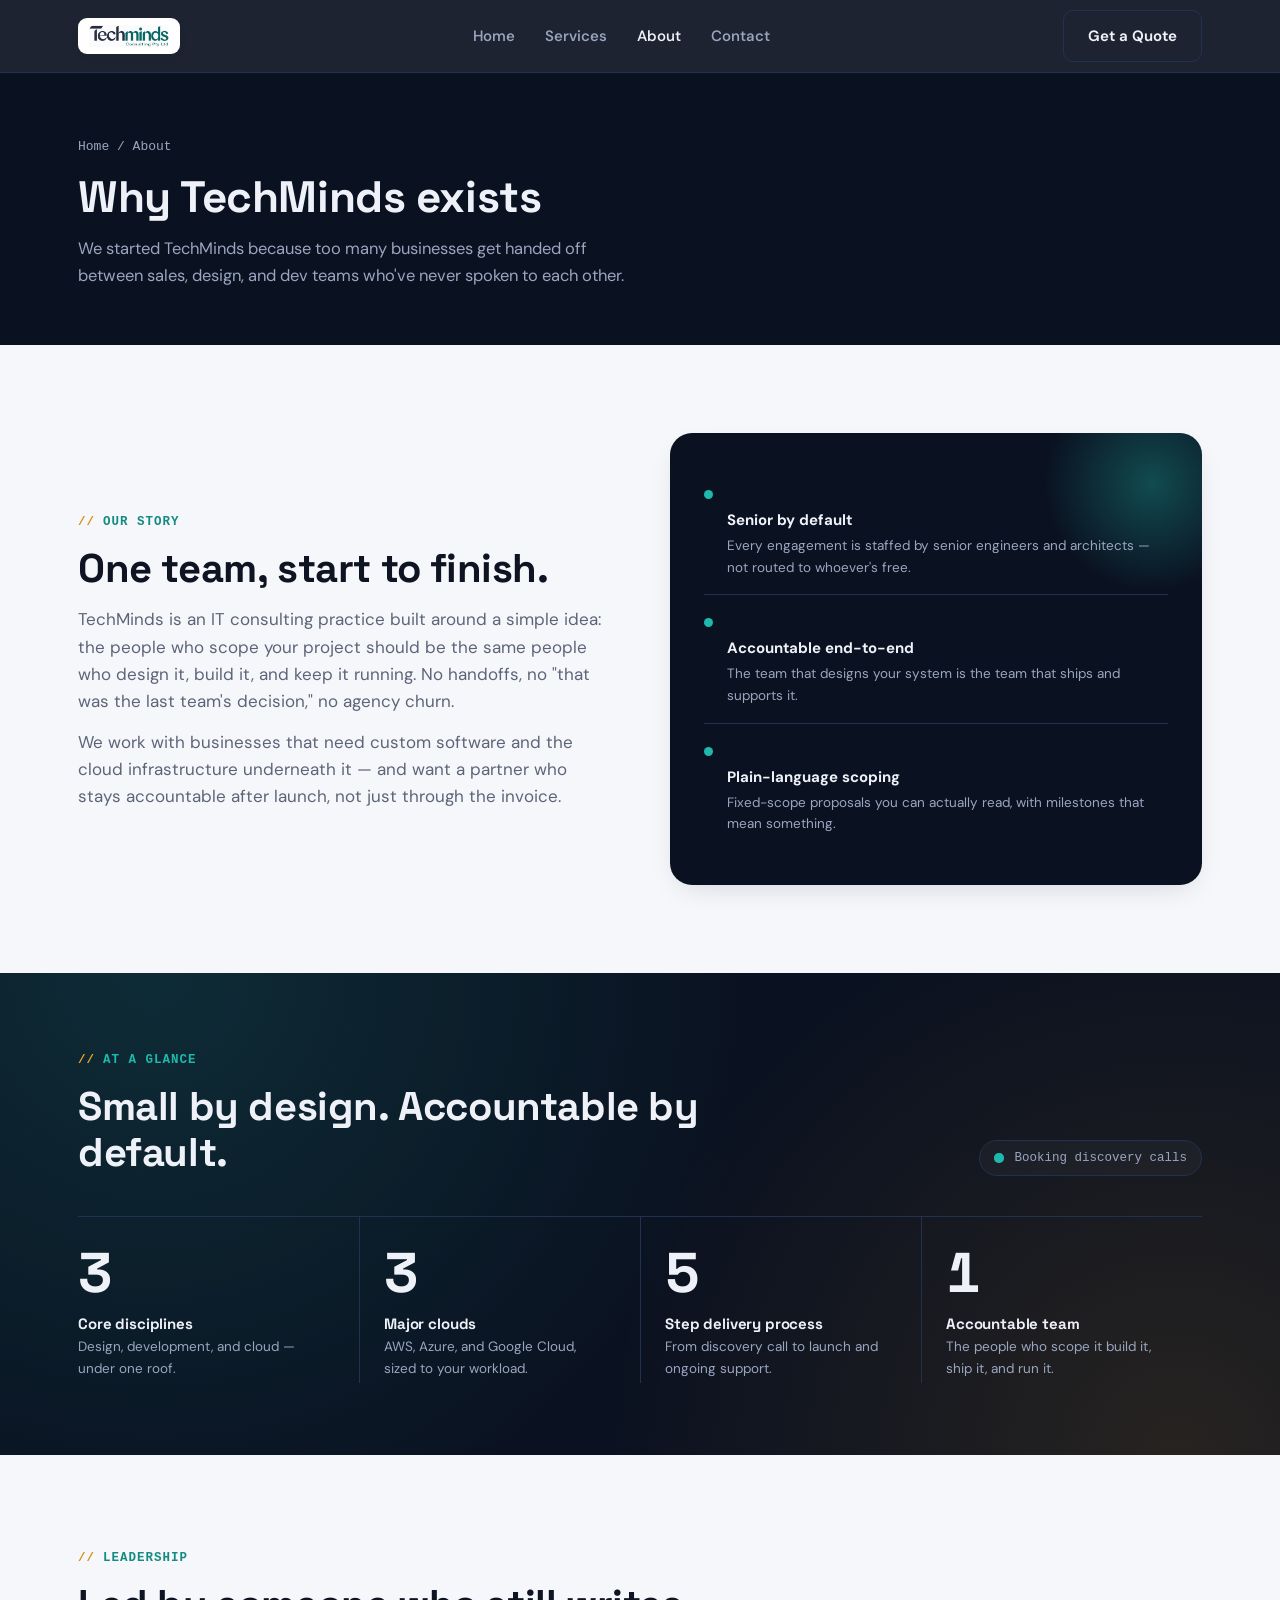
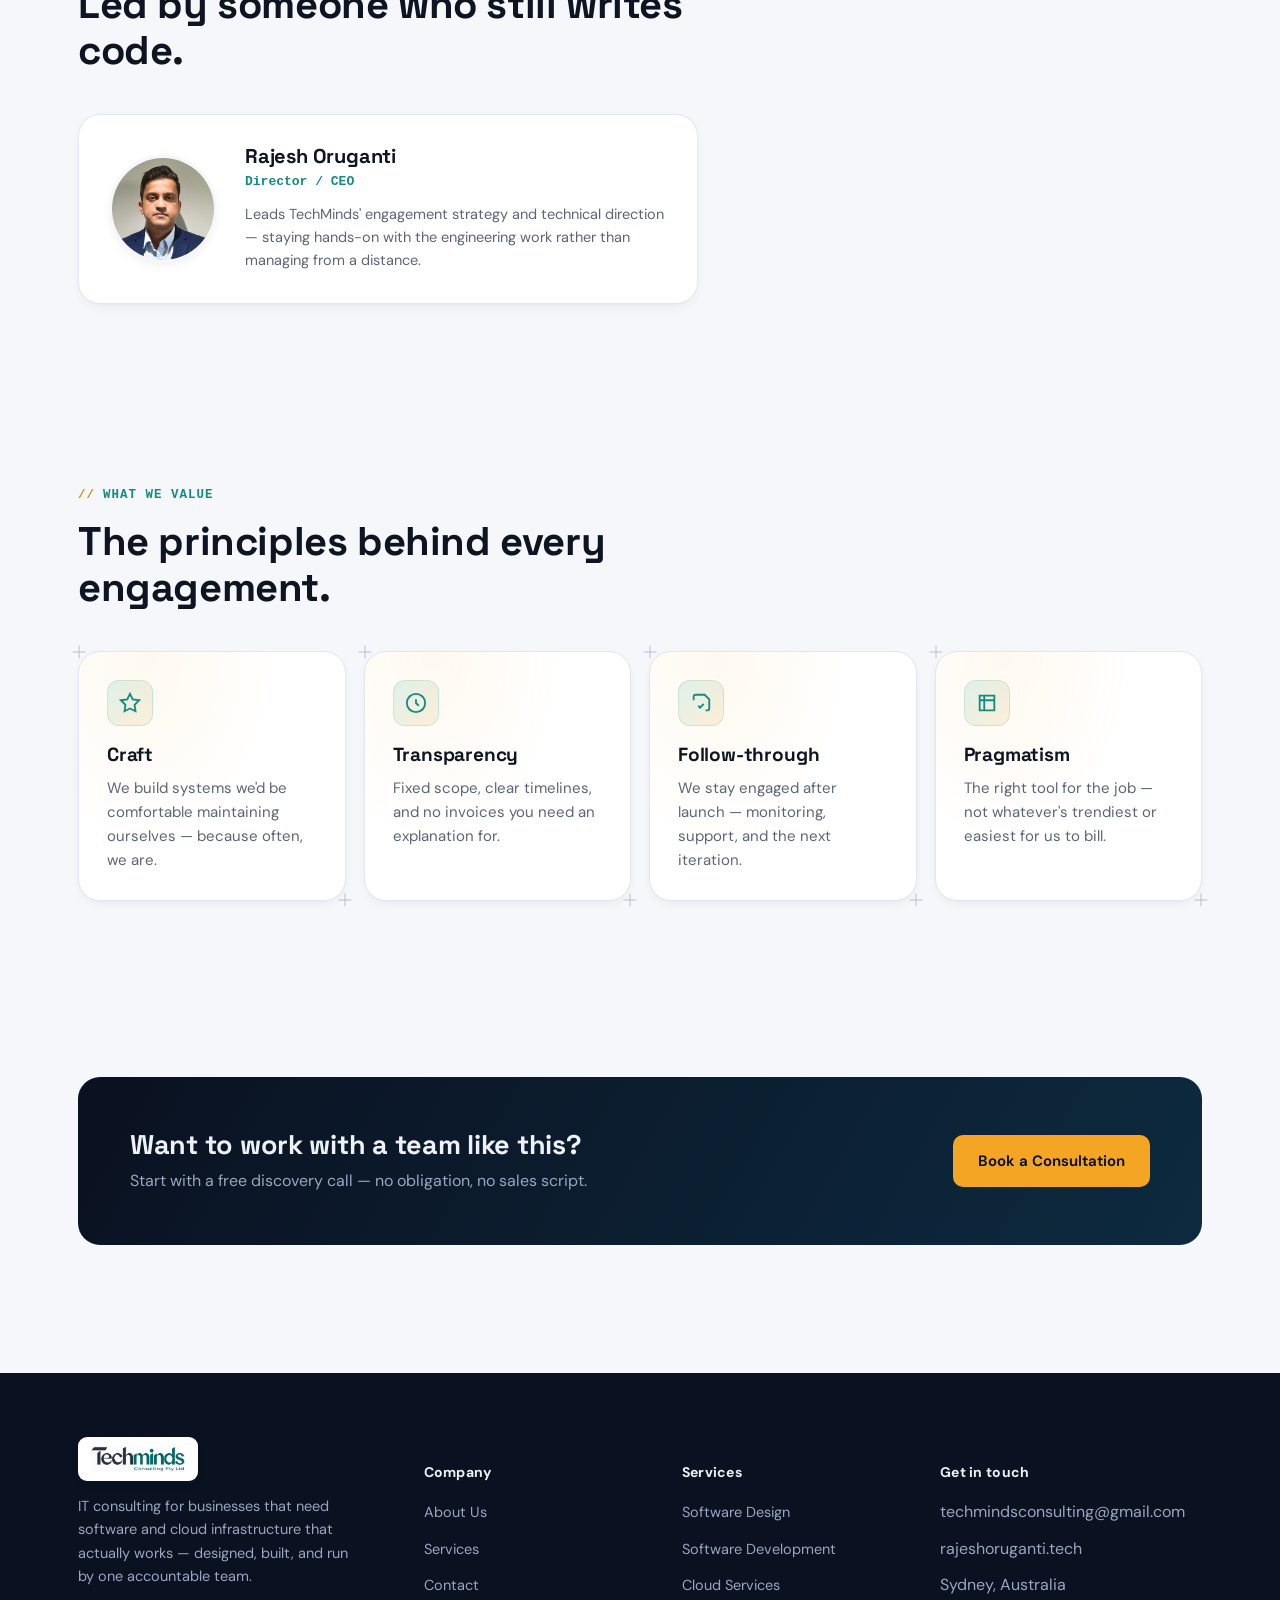
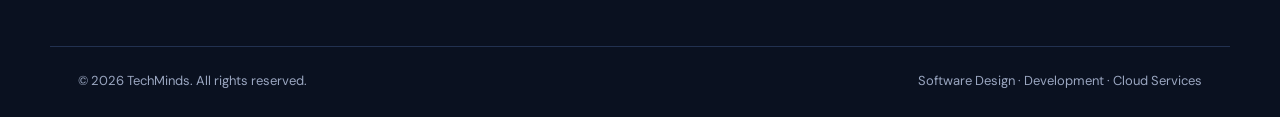
==== site/about.html @ 7dcc2a72 "Add TechMinds website as currently served from the VPS Static site (4 pages, CSS, JS, images) plus t" ====
<!doctype html>
<html lang="en">
<head>
  <meta charset="utf-8" />
  <meta name="viewport" content="width=device-width, initial-scale=1" />
  <title>About — TechMinds</title>
  <meta name="description" content="TechMinds is an IT consulting firm built around one accountable team for software design, development, and cloud services." />
  <link rel="preconnect" href="https://fonts.googleapis.com" />
  <link rel="preconnect" href="https://fonts.gstatic.com" crossorigin />
  <link href="https://fonts.googleapis.com/css2?family=Space+Grotesk:wght@500;600;700&family=DM+Sans:wght@400;500;700&display=swap" rel="stylesheet" />
  <link rel="stylesheet" href="css/style.css" />
</head>
<body>

  <header class="site-header">
    <div class="header-row">
      <a href="index.html" class="logo"><span class="logo-badge"><img src="assets/logo.png" alt="TechMinds Consulting Pty Ltd" /></span></a>
      <nav class="nav-links">
        <a href="index.html">Home</a>
        <a href="services.html">Services</a>
        <a href="about.html">About</a>
        <a href="contact.html">Contact</a>
      </nav>
      <div class="nav-right">
        <a href="contact.html" class="btn btn-ghost">Get a Quote</a>
        <button class="nav-toggle" aria-label="Toggle menu">☰</button>
      </div>
    </div>
  </header>

  <section class="page-header">
    <div class="container">
      <div class="breadcrumb"><a href="index.html">Home</a> / About</div>
      <h1>Why TechMinds exists</h1>
      <p>We started TechMinds because too many businesses get handed off between sales, design, and dev teams who've never spoken to each other.</p>
    </div>
  </section>

  <section>
    <div class="container split reveal">
      <div>
        <span class="eyebrow">Our Story</span>
        <h2 class="section-title">One team, start to finish.</h2>
        <p class="section-lede">
          TechMinds is an IT consulting practice built around a simple idea: the people who scope your project
          should be the same people who design it, build it, and keep it running. No handoffs, no "that was the
          last team's decision," no agency churn.
        </p>
        <p class="section-lede">
          We work with businesses that need custom software and the cloud infrastructure underneath it — and
          want a partner who stays accountable after launch, not just through the invoice.
        </p>
      </div>
      <div class="visual-card">
        <div class="visual-steps">
          <div class="step"><span class="dot"></span><div><h5>Senior by default</h5><p>Every engagement is staffed by senior engineers and architects — not routed to whoever's free.</p></div></div>
          <div class="step"><span class="dot"></span><div><h5>Accountable end-to-end</h5><p>The team that designs your system is the team that ships and supports it.</p></div></div>
          <div class="step"><span class="dot"></span><div><h5>Plain-language scoping</h5><p>Fixed-scope proposals you can actually read, with milestones that mean something.</p></div></div>
        </div>
      </div>
    </div>
  </section>

  <section class="stats-band on-dark">
    <div class="container reveal">
      <div class="stats-head">
        <div>
          <span class="eyebrow">At a Glance</span>
          <h2 class="section-title">Small by design. Accountable by default.</h2>
        </div>
        <span class="live-pill"><span class="live-dot" aria-hidden="true"></span>Booking discovery calls</span>
      </div>
      <div class="stats-grid">
        <div class="stat"><div class="stat-num" data-count="3">3</div><h4>Core disciplines</h4><p>Design, development, and cloud — under one roof.</p></div>
        <div class="stat"><div class="stat-num" data-count="3">3</div><h4>Major clouds</h4><p>AWS, Azure, and Google Cloud, sized to your workload.</p></div>
        <div class="stat"><div class="stat-num" data-count="5">5</div><h4>Step delivery process</h4><p>From discovery call to launch and ongoing support.</p></div>
        <div class="stat"><div class="stat-num" data-count="1">1</div><h4>Accountable team</h4><p>The people who scope it build it, ship it, and run it.</p></div>
      </div>
    </div>
  </section>

  <section>
    <div class="container reveal">
      <span class="eyebrow">Leadership</span>
      <h2 class="section-title">Led by someone who still writes code.</h2>
      <div class="leader-card">
        <img src="assets/ceo-photo.jpg" alt="Rajesh Oruganti, Director/CEO of TechMinds" />
        <div>
          <h3>Rajesh Oruganti</h3>
          <div class="role">Director / CEO</div>
          <p class="bio">Leads TechMinds' engagement strategy and technical direction — staying hands-on with the engineering work rather than managing from a distance.</p>
        </div>
      </div>
    </div>
  </section>

  <section>
    <div class="container reveal">
      <span class="eyebrow">What We Value</span>
      <h2 class="section-title">The principles behind every engagement.</h2>
      <div class="values-grid">
        <div class="card spotlight crosshair">
          <div class="icon"><svg viewBox="0 0 24 24" fill="none" stroke="currentColor" stroke-width="2"><path d="M12 2l3 6 7 1-5 5 1 7-6-3-6 3 1-7-5-5 7-1z"/></svg></div>
          <h3>Craft</h3>
          <p>We build systems we'd be comfortable maintaining ourselves — because often, we are.</p>
        </div>
        <div class="card spotlight crosshair">
          <div class="icon"><svg viewBox="0 0 24 24" fill="none" stroke="currentColor" stroke-width="2"><path d="M12 8v4l3 3M12 2a10 10 0 100 20 10 10 0 000-20z"/></svg></div>
          <h3>Transparency</h3>
          <p>Fixed scope, clear timelines, and no invoices you need an explanation for.</p>
        </div>
        <div class="card spotlight crosshair">
          <div class="icon"><svg viewBox="0 0 24 24" fill="none" stroke="currentColor" stroke-width="2"><path d="M17 20h2a2 2 0 002-2V8l-5-5H6a2 2 0 00-2 2v4M9 15l2 2 4-4"/></svg></div>
          <h3>Follow-through</h3>
          <p>We stay engaged after launch — monitoring, support, and the next iteration.</p>
        </div>
        <div class="card spotlight crosshair">
          <div class="icon"><svg viewBox="0 0 24 24" fill="none" stroke="currentColor" stroke-width="2"><path d="M4 4h16v16H4V4zM4 9h16M9 4v16"/></svg></div>
          <h3>Pragmatism</h3>
          <p>The right tool for the job — not whatever's trendiest or easiest for us to bill.</p>
        </div>
      </div>
    </div>
  </section>

  <section>
    <div class="container reveal">
      <div class="cta-band">
        <div>
          <h3>Want to work with a team like this?</h3>
          <p>Start with a free discovery call — no obligation, no sales script.</p>
        </div>
        <a href="contact.html" class="btn btn-primary">Book a Consultation</a>
      </div>
    </div>
  </section>

  <footer class="site-footer">
    <div class="container footer-grid">
      <div class="footer-brand">
        <a href="index.html" class="logo"><span class="logo-badge"><img src="assets/logo.png" alt="TechMinds Consulting Pty Ltd" /></span></a>
        <p>IT consulting for businesses that need software and cloud infrastructure that actually works — designed, built, and run by one accountable team.</p>
      </div>
      <div>
        <h5>Company</h5>
        <ul>
          <li><a href="about.html">About Us</a></li>
          <li><a href="services.html">Services</a></li>
          <li><a href="contact.html">Contact</a></li>
        </ul>
      </div>
      <div>
        <h5>Services</h5>
        <ul>
          <li><a href="services.html#software-design">Software Design</a></li>
          <li><a href="services.html#software-development">Software Development</a></li>
          <li><a href="services.html#cloud-services">Cloud Services</a></li>
        </ul>
      </div>
      <div>
        <h5>Get in touch</h5>
        <ul>
          <li>techmindsconsulting@gmail.com</li>
          <li>rajeshoruganti.tech</li>
          <li>Sydney, Australia</li>
        </ul>
      </div>
    </div>
    <div class="container footer-bottom">
      <span>© 2026 TechMinds. All rights reserved.</span>
      <span>Software Design · Development · Cloud Services</span>
    </div>
  </footer>

  <script src="js/main.js"></script>
</body>
</html>
---- site/css/style.css ----
/* ============================================================
   TechMinds — design system
   Palette: ink navy + cyan/teal accent + amber CTA. Distinctive,
   not the default purple-gradient-on-white template look.
   ============================================================ */

:root {
  --ink: #0a1120;
  --ink-2: #111b30;
  --ink-border: #223150;
  --paper: #f6f7fb;
  --paper-2: #ffffff;
  --border: #e3e6ee;
  --text: #0e1422;
  --text-light: #eef1f8;
  --muted: #5c6578;
  --muted-light: #9aa6c0;
  --accent: #1fb8ac;
  --accent-dark: #148b82;
  --amber: #f5a524;
  --amber-dark: #d88c0e;
  --radius: 14px;
  --radius-lg: 22px;
  --shadow: 0 10px 30px -12px rgba(10, 17, 32, 0.18);
  --shadow-sm: 0 4px 14px -6px rgba(10, 17, 32, 0.12);
  --maxw: 1180px;
  --font: "DM Sans", -apple-system, BlinkMacSystemFont, "Segoe UI", Roboto, "Helvetica Neue", Arial, sans-serif;
  --font-head: "Space Grotesk", var(--font);
  --mono: ui-monospace, SFMono-Regular, "SF Mono", Menlo, Consolas, monospace;
  --focus: 0 0 0 3px rgba(31, 184, 172, 0.45);
}

@media (prefers-reduced-motion: reduce) {
  *, *::before, *::after {
    animation-duration: 0.001ms !important;
    animation-iteration-count: 1 !important;
    transition-duration: 0.001ms !important;
    scroll-behavior: auto !important;
  }
}

:focus-visible {
  outline: none;
  box-shadow: var(--focus);
  border-radius: 6px;
}

* { box-sizing: border-box; }
html { scroll-behavior: smooth; }
body {
  margin: 0;
  font-family: var(--font);
  color: var(--text);
  background: var(--paper);
  -webkit-font-smoothing: antialiased;
  line-height: 1.6;
}
img { max-width: 100%; display: block; }
a { color: inherit; text-decoration: none; }
ul { margin: 0; padding: 0; list-style: none; }
h1, h2, h3, h4 { margin: 0; line-height: 1.15; letter-spacing: -0.01em; font-family: var(--font-head); font-weight: 650; }
p { margin: 0; }
section { padding: 88px 0; }
.container { max-width: var(--maxw); margin: 0 auto; padding: 0 28px; }

.eyebrow {
  display: inline-flex;
  align-items: center;
  gap: 8px;
  font-family: var(--mono);
  font-size: 12.5px;
  letter-spacing: 0.08em;
  text-transform: uppercase;
  color: var(--accent-dark);
  font-weight: 600;
  margin-bottom: 14px;
}
.eyebrow::before { content: "//"; color: var(--amber-dark); }
section.on-dark .eyebrow { color: var(--accent); }
section.on-dark .eyebrow::before { color: var(--amber); }

h2.section-title { font-size: clamp(28px, 3.4vw, 40px); font-weight: 750; max-width: 680px; }
.section-lede { color: var(--muted); font-size: 17px; max-width: 560px; margin-top: 14px; }
section.on-dark .section-lede { color: var(--muted-light); }

.btn {
  display: inline-flex;
  align-items: center;
  gap: 8px;
  padding: 13px 24px;
  border-radius: 10px;
  font-weight: 650;
  font-size: 15px;
  border: 1px solid transparent;
  cursor: pointer;
  transition: transform 0.15s ease, box-shadow 0.15s ease, background 0.15s ease;
}
.btn:hover { transform: translateY(-1px); }
.btn-primary { background: var(--amber); color: var(--ink); }
.btn-primary:hover { background: var(--amber-dark); box-shadow: 0 8px 20px -6px rgba(245, 165, 36, 0.5); }
.btn-ghost { background: transparent; border-color: var(--ink-border); color: var(--text-light); }
.btn-ghost:hover { background: rgba(255, 255, 255, 0.06); }
.btn-outline { background: transparent; border-color: var(--border); color: var(--text); }
.btn-outline:hover { border-color: var(--accent-dark); color: var(--accent-dark); }
.btn-block { width: 100%; justify-content: center; }

/* ---------- Header ---------- */
.site-header {
  position: sticky;
  top: 0;
  z-index: 50;
  background: rgba(10, 17, 32, 0.92);
  backdrop-filter: saturate(140%) blur(10px);
  border-bottom: 1px solid var(--ink-border);
}
.header-row {
  display: flex;
  align-items: center;
  justify-content: space-between;
  height: 72px;
  max-width: var(--maxw);
  margin: 0 auto;
  padding: 0 28px;
}
.logo { display: flex; align-items: center; gap: 10px; color: var(--text-light); font-weight: 750; font-size: 19px; }
.logo-mark {
  width: 32px; height: 32px; border-radius: 9px;
  background: linear-gradient(135deg, var(--accent), var(--amber));
  display: flex; align-items: center; justify-content: center;
  font-family: var(--mono); font-weight: 800; color: var(--ink); font-size: 15px;
  flex-shrink: 0;
}
/* The brand logo file has a light, opaque background (not transparent) and the
   "Tech" half of the wordmark is dark navy text — so it needs a light panel
   behind it to stay legible on the dark header/footer, rather than sitting
   directly on --ink. */
.logo-badge {
  display: inline-flex; align-items: center;
  background: var(--paper-2); border-radius: 9px;
  padding: 7px 11px; box-shadow: var(--shadow-sm);
}
.logo-badge img { height: 22px; width: auto; display: block; }
.footer-brand .logo-badge { padding: 9px 13px; }
.footer-brand .logo-badge img { height: 26px; }
.nav-links { display: flex; align-items: center; gap: 30px; }
.nav-links a { color: var(--muted-light); font-weight: 560; font-size: 15px; transition: color 0.15s ease; }
.nav-links a:hover, .nav-links a.active { color: var(--text-light); }
.nav-right { display: flex; align-items: center; gap: 18px; }
.nav-toggle { display: none; background: none; border: none; color: var(--text-light); font-size: 24px; cursor: pointer; }

@media (max-width: 840px) {
  .nav-links { position: fixed; top: 72px; left: 0; right: 0; background: var(--ink); border-bottom: 1px solid var(--ink-border);
    flex-direction: column; align-items: stretch; gap: 0; padding: 8px 0; transform: translateY(-110%); opacity: 0;
    transition: transform 0.2s ease, opacity 0.2s ease; pointer-events: none; }
  .nav-links.open { transform: translateY(0); opacity: 1; pointer-events: auto; }
  .nav-links a { padding: 14px 28px; border-bottom: 1px solid var(--ink-border); }
  .nav-toggle { display: block; }
  .nav-right .btn-ghost { display: none; }
}

/* ---------- Hero ---------- */
.hero {
  background: radial-gradient(circle at 18% 0%, rgba(31, 184, 172, 0.18), transparent 55%),
              radial-gradient(circle at 85% 20%, rgba(245, 165, 36, 0.14), transparent 50%),
              var(--ink);
  color: var(--text-light);
  padding: 110px 0 100px;
  position: relative;
  overflow: hidden;
}
.hero-grid { display: grid; grid-template-columns: 1.1fr 0.9fr; gap: 56px; align-items: center; }
.hero h1 { font-size: clamp(36px, 5vw, 58px); font-weight: 800; letter-spacing: -0.02em; }
.hero h1 .accent { color: var(--accent); }
.hero p.lede { margin-top: 20px; font-size: 18.5px; color: var(--muted-light); max-width: 540px; }
.hero-cta { display: flex; gap: 14px; margin-top: 34px; flex-wrap: wrap; }
.hero-stats { display: flex; gap: 34px; margin-top: 48px; flex-wrap: wrap; }
.hero-stats div strong { display: block; font-size: 24px; color: var(--text-light); font-family: var(--mono); }
.hero-stats div span { font-size: 13px; color: var(--muted-light); }

.hero-panel {
  background: var(--ink-2);
  border: 1px solid var(--ink-border);
  border-radius: var(--radius-lg);
  padding: 26px;
  box-shadow: var(--shadow);
}
.hero-panel .panel-head { display: flex; gap: 8px; margin-bottom: 18px; }
.hero-panel .panel-head span { width: 11px; height: 11px; border-radius: 50%; background: var(--ink-border); }
.hero-panel .panel-head span:nth-child(1) { background: #ff6b6b; }
.hero-panel .panel-head span:nth-child(2) { background: var(--amber); }
.hero-panel .panel-head span:nth-child(3) { background: var(--accent); }
.hero-panel code { font-family: var(--mono); font-size: 13.5px; color: var(--muted-light); display: block; margin-bottom: 7px; white-space: pre-wrap; }
.hero-panel code b { color: var(--accent); font-weight: 600; }
.hero-panel code .s { color: var(--amber); }

@media (max-width: 900px) {
  .hero-grid { grid-template-columns: 1fr; }
  .hero-panel { order: -1; }
  .hero-visual { order: -1; aspect-ratio: 16 / 11; }
}

/* ---------- Hero 3D visual ---------- */
.hero-visual {
  position: relative;
  aspect-ratio: 1 / 1;
  border-radius: var(--radius-lg);
  overflow: hidden;
  background: var(--ink-2);
  border: 1px solid var(--ink-border);
  box-shadow: var(--shadow);
}
.hero-visual-fallback {
  position: absolute;
  inset: 0;
  background:
    radial-gradient(circle at 30% 25%, rgba(31, 184, 172, 0.5), transparent 55%),
    radial-gradient(circle at 75% 70%, rgba(245, 165, 36, 0.4), transparent 50%),
    var(--ink-2);
  transition: opacity 0.6s ease;
}
.hero-visual-fallback.hidden { opacity: 0; }
#hero-3d-canvas {
  position: absolute;
  inset: 0;
  width: 100%;
  height: 100%;
  display: block;
  opacity: 0;
  transition: opacity 0.6s ease;
}
#hero-3d-canvas.loaded { opacity: 1; }

/* ---------- Logo strip ---------- */
.logo-strip { background: var(--paper-2); border-bottom: 1px solid var(--border); padding: 30px 0; }
.logo-strip .container { display: flex; align-items: center; justify-content: space-between; gap: 24px; flex-wrap: wrap; }
.logo-strip .label { font-size: 13px; color: var(--muted); font-weight: 600; letter-spacing: 0.03em; }
.chip-row { display: flex; gap: 10px; flex-wrap: wrap; }
.chip {
  font-family: var(--mono); font-size: 12.5px; font-weight: 600; color: var(--muted);
  border: 1px solid var(--border); border-radius: 999px; padding: 6px 13px; background: var(--paper);
}

/* ---------- Cards / grids ---------- */
.card-grid { display: grid; grid-template-columns: repeat(3, 1fr); gap: 22px; margin-top: 44px; }
@media (max-width: 900px) { .card-grid { grid-template-columns: 1fr; } }
.card {
  background: var(--paper-2); border: 1px solid var(--border); border-radius: var(--radius-lg);
  padding: 28px; box-shadow: var(--shadow-sm); transition: transform 0.2s ease, box-shadow 0.2s ease;
}
.card:hover { transform: translateY(-3px); box-shadow: var(--shadow); }
.card .icon {
  width: 46px; height: 46px; border-radius: 12px; display: flex; align-items: center; justify-content: center;
  background: linear-gradient(135deg, rgba(31,184,172,0.14), rgba(245,165,36,0.14)); color: var(--accent-dark); margin-bottom: 18px;
}
.card .icon svg { width: 22px; height: 22px; }
.card h3 { font-size: 19px; font-weight: 700; margin-bottom: 10px; }
.card p { color: var(--muted); font-size: 15px; }
.card .more { display: inline-flex; align-items: center; gap: 6px; margin-top: 16px; font-weight: 650; font-size: 14px; color: var(--accent-dark); }
.card ul.bullets { margin-top: 16px; display: flex; flex-direction: column; gap: 9px; }
.card ul.bullets li { font-size: 14.5px; color: var(--muted); display: flex; gap: 9px; align-items: flex-start; }
.card ul.bullets li::before { content: "✓"; color: var(--accent-dark); font-weight: 800; flex-shrink: 0; margin-top: 1px; }

/* ---------- Split sections ---------- */
.split { display: grid; grid-template-columns: 1fr 1fr; gap: 60px; align-items: center; }
@media (max-width: 900px) { .split { grid-template-columns: 1fr; gap: 36px; } }
.value-list { display: flex; flex-direction: column; gap: 22px; margin-top: 30px; }
.value-item { display: flex; gap: 16px; }
.value-item .num {
  font-family: var(--mono); font-weight: 800; font-size: 14px; color: var(--accent-dark);
  width: 34px; height: 34px; border-radius: 9px; background: rgba(31, 184, 172, 0.1);
  display: flex; align-items: center; justify-content: center; flex-shrink: 0;
}
.value-item h4 { font-size: 16.5px; font-weight: 700; margin-bottom: 4px; }
.value-item p { color: var(--muted); font-size: 14.5px; }

.visual-card {
  background: var(--ink); border-radius: var(--radius-lg); padding: 34px; color: var(--text-light);
  box-shadow: var(--shadow); position: relative; overflow: hidden;
}
.visual-card::after {
  content: ""; position: absolute; width: 220px; height: 220px; border-radius: 50%;
  background: radial-gradient(circle, rgba(31,184,172,0.35), transparent 70%); top: -60px; right: -60px;
}
.visual-steps { display: flex; flex-direction: column; gap: 0; position: relative; z-index: 1; }
.visual-steps .step { display: flex; gap: 14px; padding: 16px 0; border-bottom: 1px solid var(--ink-border); }
.visual-steps .step:last-child { border-bottom: none; }
.visual-steps .step .dot { width: 9px; height: 9px; border-radius: 50%; background: var(--accent); margin-top: 7px; flex-shrink: 0; }
.visual-steps .step h5 { font-size: 15px; font-weight: 700; margin-bottom: 3px; }
.visual-steps .step p { font-size: 13.5px; color: var(--muted-light); }

/* ---------- Process ---------- */
.process-grid { display: grid; grid-template-columns: repeat(5, 1fr); gap: 18px; margin-top: 46px; }
@media (max-width: 1000px) { .process-grid { grid-template-columns: repeat(2, 1fr); } }
@media (max-width: 560px) { .process-grid { grid-template-columns: 1fr; } }
.process-step { position: relative; padding: 24px 20px 20px; background: var(--paper-2); border: 1px solid var(--border); border-radius: var(--radius); }
.process-step .pnum { font-family: var(--mono); font-weight: 800; color: var(--amber-dark); font-size: 13px; margin-bottom: 10px; }
.process-step h4 { font-size: 15.5px; font-weight: 700; margin-bottom: 6px; }
.process-step p { font-size: 13.5px; color: var(--muted); }

/* ---------- CTA band ---------- */
.cta-band {
  background: linear-gradient(120deg, var(--ink) 0%, #0d2a3f 100%);
  color: var(--text-light); border-radius: var(--radius-lg); padding: 52px;
  display: flex; align-items: center; justify-content: space-between; gap: 28px; flex-wrap: wrap;
}
.cta-band h3 { font-size: 27px; font-weight: 750; max-width: 480px; }
.cta-band p { color: var(--muted-light); margin-top: 8px; }

/* ---------- Footer ---------- */
.site-footer { background: var(--ink); color: var(--muted-light); padding: 64px 0 28px; margin-top: 40px; }
.footer-grid { display: grid; grid-template-columns: 1.4fr 1fr 1fr 1.2fr; gap: 40px; }
@media (max-width: 800px) { .footer-grid { grid-template-columns: 1fr 1fr; } }
@media (max-width: 520px) { .footer-grid { grid-template-columns: 1fr; } }
.footer-grid h5 { color: var(--text-light); font-size: 14px; font-weight: 700; margin-bottom: 16px; letter-spacing: 0.02em; }
.footer-grid ul { display: flex; flex-direction: column; gap: 11px; }
.footer-grid ul a { font-size: 14.5px; color: var(--muted-light); }
.footer-grid ul a:hover { color: var(--text-light); }
.footer-brand p { font-size: 14.5px; margin-top: 14px; max-width: 280px; color: var(--muted-light); }
.footer-bottom { border-top: 1px solid var(--ink-border); margin-top: 48px; padding-top: 24px; display: flex; justify-content: space-between; flex-wrap: wrap; gap: 10px; font-size: 13px; }

/* ---------- Page header (sub-pages) ---------- */
.page-header { background: var(--ink); color: var(--text-light); padding: 64px 0 56px; }
.page-header h1 { font-size: clamp(30px, 4vw, 44px); font-weight: 800; }
.page-header p { color: var(--muted-light); margin-top: 14px; max-width: 560px; font-size: 16.5px; }
.breadcrumb { font-family: var(--mono); font-size: 13px; color: var(--muted-light); margin-bottom: 14px; }
.breadcrumb a:hover { color: var(--accent); }

/* ---------- Service detail blocks ---------- */
.service-block { padding: 64px 0; border-bottom: 1px solid var(--border); display: grid; grid-template-columns: 0.9fr 1.1fr; gap: 56px; }
.service-block:last-child { border-bottom: none; }
@media (max-width: 860px) { .service-block { grid-template-columns: 1fr; gap: 28px; } }
.service-block .tag { font-family: var(--mono); font-size: 12.5px; color: var(--amber-dark); font-weight: 700; letter-spacing: 0.05em; }
.service-block h2 { font-size: 27px; font-weight: 750; margin-top: 10px; }
.service-block > div:first-child > p { color: var(--muted); margin-top: 14px; font-size: 15.5px; }
.service-detail-grid { display: grid; grid-template-columns: 1fr 1fr; gap: 14px 24px; }
@media (max-width: 560px) { .service-detail-grid { grid-template-columns: 1fr; } }
.service-detail-grid .item { display: flex; gap: 10px; align-items: flex-start; padding: 14px; background: var(--paper-2); border: 1px solid var(--border); border-radius: 11px; }
.service-detail-grid .item .mk { color: var(--accent-dark); font-weight: 800; flex-shrink: 0; }
.service-detail-grid .item h5 { font-size: 14.5px; font-weight: 700; margin-bottom: 3px; }
.service-detail-grid .item p { font-size: 13px; color: var(--muted); }

/* ---------- About page ---------- */
.values-grid { display: grid; grid-template-columns: repeat(4, 1fr); gap: 18px; margin-top: 40px; }
@media (max-width: 900px) { .values-grid { grid-template-columns: repeat(2, 1fr); } }
@media (max-width: 560px) { .values-grid { grid-template-columns: 1fr; } }

.leader-card {
  display: flex; align-items: center; gap: 28px; background: var(--paper-2);
  border: 1px solid var(--border); border-radius: var(--radius-lg); padding: 30px;
  box-shadow: var(--shadow-sm); max-width: 620px; margin-top: 40px;
}
.leader-card img {
  width: 108px; height: 108px; border-radius: 50%; object-fit: cover;
  border: 3px solid var(--paper); box-shadow: var(--shadow-sm); flex-shrink: 0;
}
.leader-card h3 { font-size: 20px; font-weight: 750; }
.leader-card .role { font-family: var(--mono); font-size: 13px; color: var(--accent-dark); font-weight: 650; margin-top: 4px; }
.leader-card p.bio { color: var(--muted); font-size: 14.5px; margin-top: 10px; }
@media (max-width: 560px) { .leader-card { flex-direction: column; text-align: center; } }

/* ---------- Contact page ---------- */
.contact-grid { display: grid; grid-template-columns: 1fr 0.85fr; gap: 50px; align-items: flex-start; }
@media (max-width: 900px) { .contact-grid { grid-template-columns: 1fr; } }
.form-card { background: var(--paper-2); border: 1px solid var(--border); border-radius: var(--radius-lg); padding: 34px; box-shadow: var(--shadow-sm); }
.form-row { display: grid; grid-template-columns: 1fr 1fr; gap: 16px; margin-bottom: 16px; }
@media (max-width: 560px) { .form-row { grid-template-columns: 1fr; } }
.field { display: flex; flex-direction: column; gap: 6px; margin-bottom: 16px; }
.field label { font-size: 13.5px; font-weight: 650; color: var(--text); }
.field input, .field select, .field textarea {
  border: 1px solid var(--border); border-radius: 10px; padding: 11px 13px; font: inherit; font-size: 14.5px;
  background: var(--paper); color: var(--text);
}
.field input:focus, .field select:focus, .field textarea:focus { outline: none; border-color: var(--accent-dark); background: var(--paper-2); }
.field textarea { resize: vertical; min-height: 110px; }
.form-note { font-size: 12.5px; color: var(--muted); margin-top: 12px; }
#form-success { display: none; background: rgba(31,184,172,0.1); border: 1px solid var(--accent); color: var(--accent-dark); border-radius: 10px; padding: 14px 16px; font-size: 14.5px; font-weight: 600; margin-bottom: 18px; }
#form-success.show { display: block; }

.info-card { background: var(--ink); color: var(--text-light); border-radius: var(--radius-lg); padding: 30px; margin-bottom: 18px; }
.info-card h4 { font-size: 15px; font-weight: 700; margin-bottom: 14px; }
.info-row { display: flex; gap: 12px; padding: 12px 0; border-bottom: 1px solid var(--ink-border); font-size: 14.5px; }
.info-row:last-child { border-bottom: none; }
.info-row .k { color: var(--muted-light); min-width: 72px; }
.info-row .v { font-weight: 600; }
.placeholder-note { font-size: 11.5px; color: var(--muted-light); font-style: italic; }

/* ---------- reveal-on-scroll ---------- */
.reveal { opacity: 0; transform: translateY(12px); transition: opacity 0.35s cubic-bezier(0.22, 1, 0.36, 1), transform 0.35s cubic-bezier(0.22, 1, 0.36, 1); }
.reveal.in { opacity: 1; transform: translateY(0); }

/* ---------- Spotlight cards ----------
   Adapted from 21st.dev "Feature Grid Spotlight Cards" (feature-08, Hirael, MIT):
   a radial spotlight that follows the pointer (--mx/--my set in main.js), a
   soft warm glow at the top edge, and corner crosshair "survey marks". */
.spotlight { position: relative; isolation: isolate; }
.spotlight::before {
  content: ""; position: absolute; inset: 0; z-index: -1; border-radius: inherit; pointer-events: none;
  background: radial-gradient(circle 220px at var(--mx, 50%) var(--my, 0%), rgba(31, 184, 172, 0.13), transparent 70%);
  opacity: 0; transition: opacity 0.3s ease;
}
.spotlight:hover::before { opacity: 1; }
.spotlight:hover { border-color: rgba(31, 184, 172, 0.45); }

.card.spotlight {
  background:
    radial-gradient(50% 80% at 25% 0%, rgba(245, 165, 36, 0.07), transparent),
    var(--paper-2);
}
.card.spotlight .icon {
  border: 1px solid rgba(31, 184, 172, 0.18);
  transition: border-color 0.3s ease, transform 0.3s cubic-bezier(0.22, 1, 0.36, 1);
}
.card.spotlight:hover .icon { border-color: rgba(245, 165, 36, 0.55); transform: translateY(-2px); }
.card .more { transition: gap 0.2s ease; }
.card .more:hover { gap: 10px; }

/* Corner crosshairs, drawn half outside the card edge */
.crosshair::after {
  content: ""; position: absolute; inset: -7px; pointer-events: none;
  background:
    url("data:image/svg+xml,%3Csvg xmlns='http://www.w3.org/2000/svg' viewBox='0 0 14 14' fill='none' stroke='%239aa6c0' stroke-width='1' stroke-linecap='round'%3E%3Cpath d='M1 7h12M7 1v12'/%3E%3C/svg%3E") top left / 14px no-repeat,
    url("data:image/svg+xml,%3Csvg xmlns='http://www.w3.org/2000/svg' viewBox='0 0 14 14' fill='none' stroke='%239aa6c0' stroke-width='1' stroke-linecap='round'%3E%3Cpath d='M1 7h12M7 1v12'/%3E%3C/svg%3E") bottom right / 14px no-repeat;
  opacity: 0.7; transition: opacity 0.3s ease;
}
.crosshair:hover::after { opacity: 1; }

.process-step.spotlight, .service-detail-grid .item.spotlight { transition: border-color 0.3s ease, transform 0.2s ease; }
.process-step.spotlight:hover, .service-detail-grid .item.spotlight:hover { transform: translateY(-2px); }

/* "Why us" value rows: quiet hover state that echoes the spotlight cards */
.value-item { padding: 10px 12px; margin: -10px -12px; border-radius: 12px; transition: background 0.2s ease; }
.value-item:hover { background: rgba(31, 184, 172, 0.06); }
.value-item .num { transition: background 0.2s ease, color 0.2s ease; }
.value-item:hover .num { background: var(--accent); color: var(--ink); }

/* ---------- Stats band ----------
   Adapted from 21st.dev "Number Ticker Real-Time Metrics Counter"
   (number-ticker-05, shadcnspace): large tabular numerals that count up
   on reveal, plus a pinging "live" status dot. */
.stats-band { background: var(--ink); color: var(--text-light); position: relative; overflow: hidden; padding: 72px 0; }
.stats-band::before {
  content: ""; position: absolute; inset: 0; pointer-events: none;
  background: radial-gradient(circle at 12% 0%, rgba(31, 184, 172, 0.16), transparent 50%),
              radial-gradient(circle at 92% 100%, rgba(245, 165, 36, 0.12), transparent 45%);
}
.stats-band .container { position: relative; }
.stats-head { display: flex; justify-content: space-between; align-items: flex-end; gap: 20px; flex-wrap: wrap; }
.live-pill {
  display: inline-flex; align-items: center; gap: 10px; padding: 7px 14px; border-radius: 999px;
  border: 1px solid var(--ink-border); background: rgba(255, 255, 255, 0.03);
  font-family: var(--mono); font-size: 12.5px; color: var(--muted-light);
}
.live-dot { position: relative; display: inline-flex; width: 10px; height: 10px; }
.live-dot::before, .live-dot::after { content: ""; position: absolute; inset: 0; border-radius: 50%; background: var(--accent); }
.live-dot::before { animation: ping 1.6s cubic-bezier(0, 0, 0.2, 1) infinite; opacity: 0.7; }
@keyframes ping { 75%, 100% { transform: scale(2.2); opacity: 0; } }

.stats-grid { display: grid; grid-template-columns: repeat(4, 1fr); margin-top: 40px; border-top: 1px solid var(--ink-border); }
@media (max-width: 860px) { .stats-grid { grid-template-columns: repeat(2, 1fr); } }
.stat { padding: 28px 24px 4px 0; }
.stat + .stat { padding-left: 24px; border-left: 1px solid var(--ink-border); }
@media (max-width: 860px) {
  .stat:nth-child(3) { padding-left: 0; border-left: none; }
}
.stat-num {
  font-family: var(--font-head); font-weight: 700; font-size: clamp(40px, 5vw, 56px); line-height: 1;
  font-variant-numeric: tabular-nums; letter-spacing: -0.02em;
  background: linear-gradient(135deg, var(--text-light) 30%, var(--accent));
  -webkit-background-clip: text; background-clip: text; color: transparent;
}
.stat h4 { font-size: 15px; font-weight: 700; margin-top: 14px; }
.stat p { font-size: 13.5px; color: var(--muted-light); margin-top: 4px; max-width: 220px; }
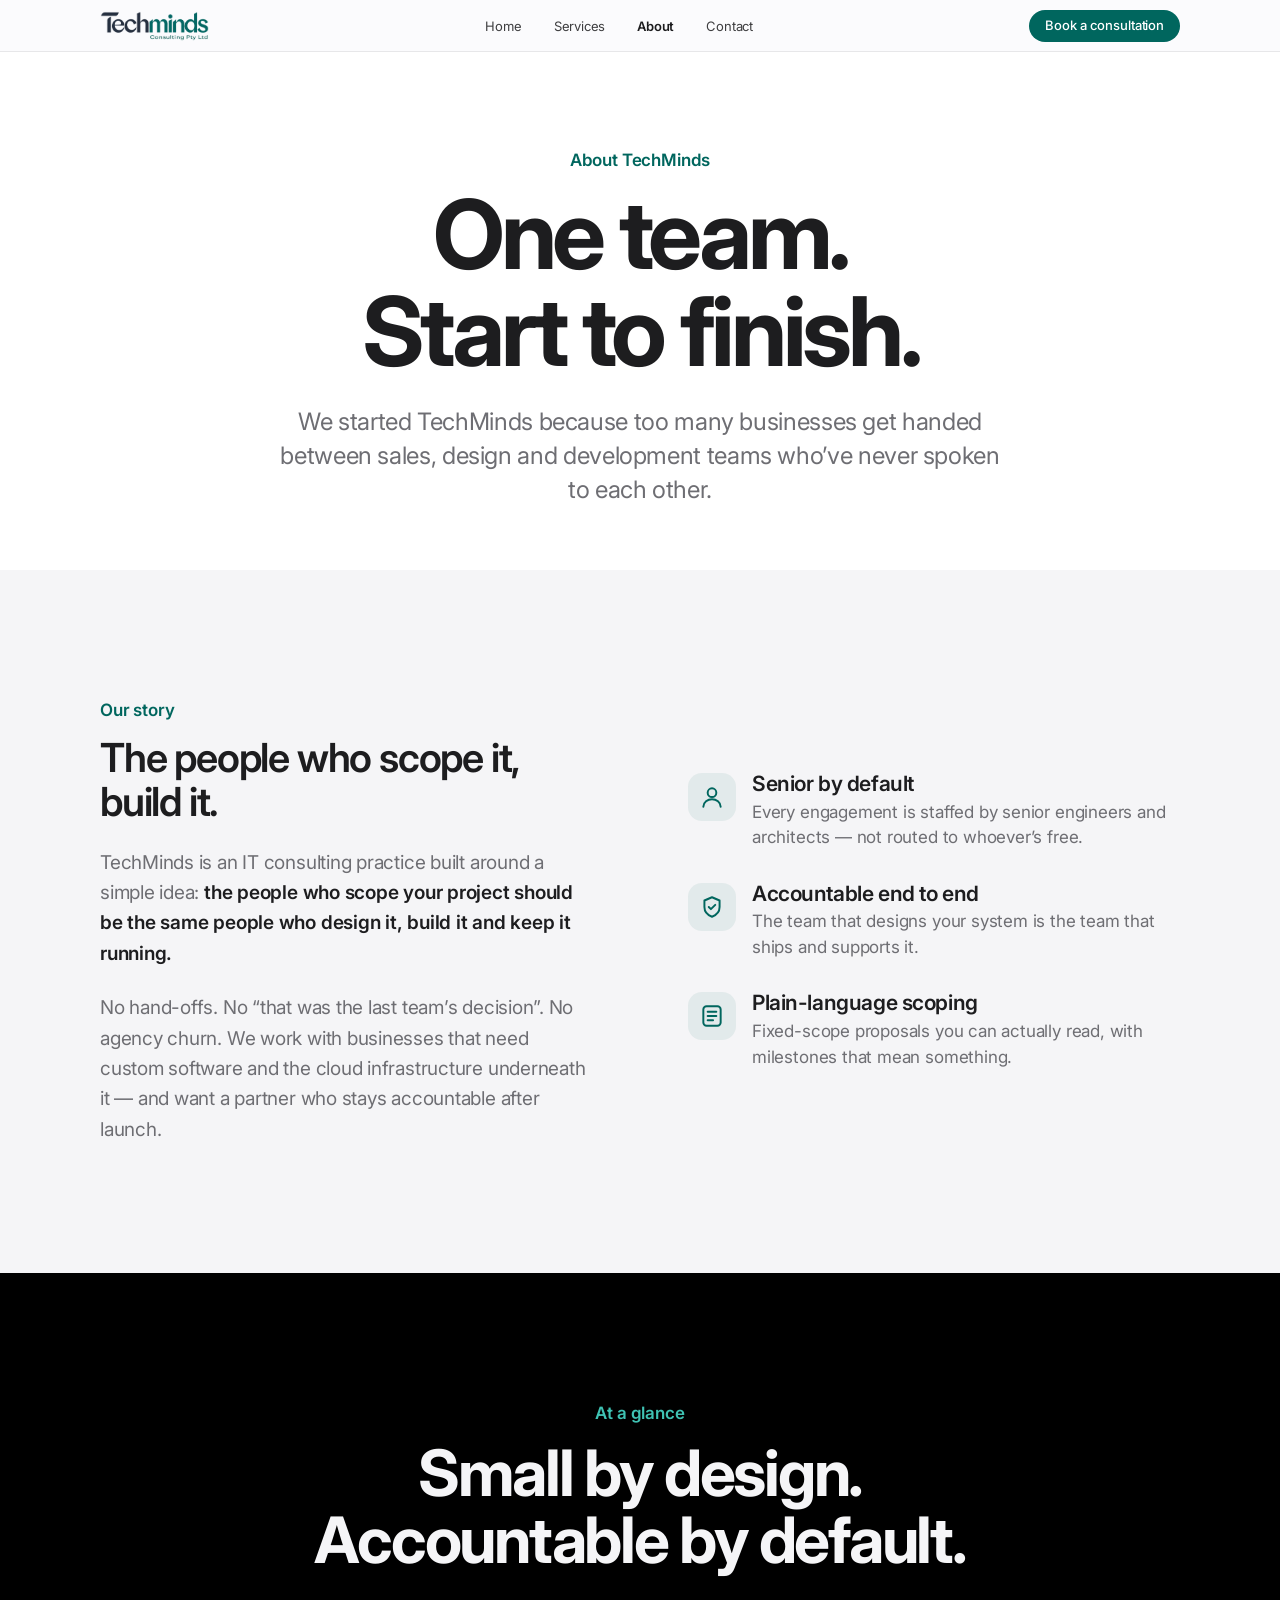
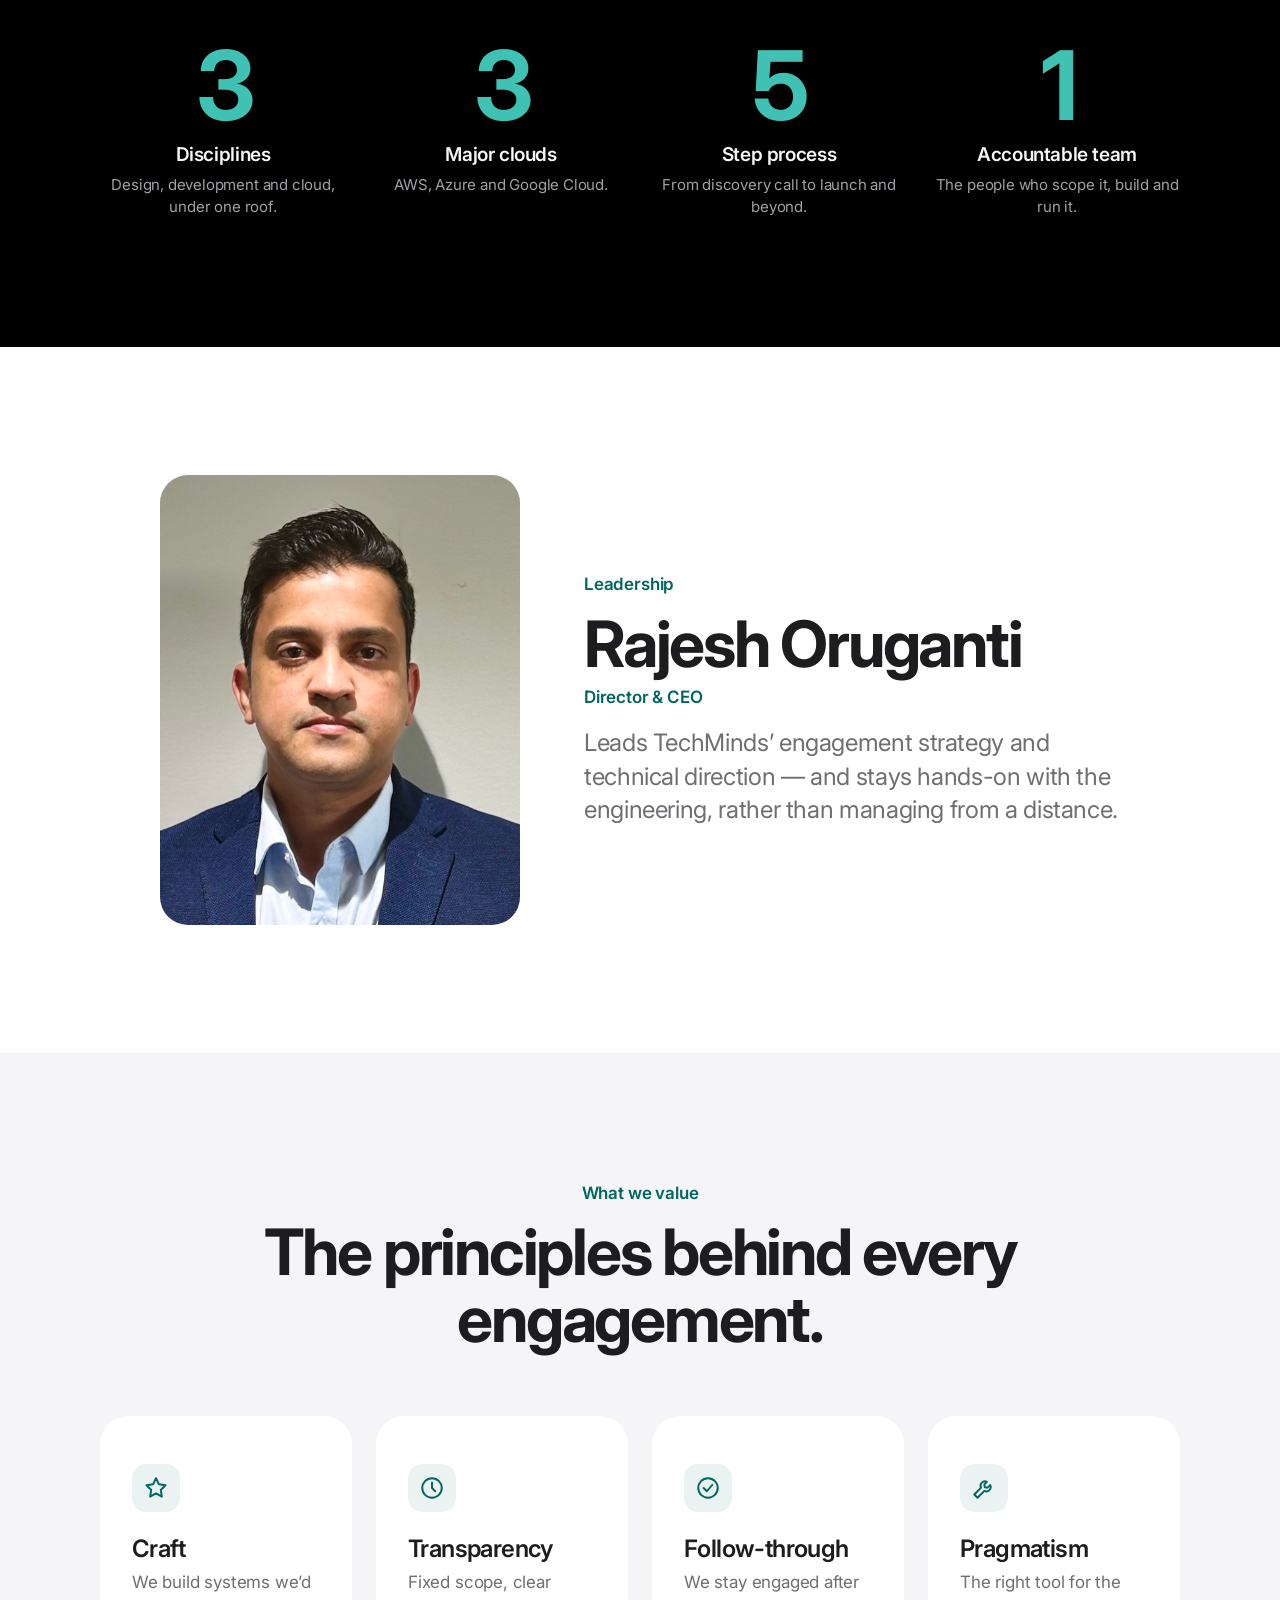
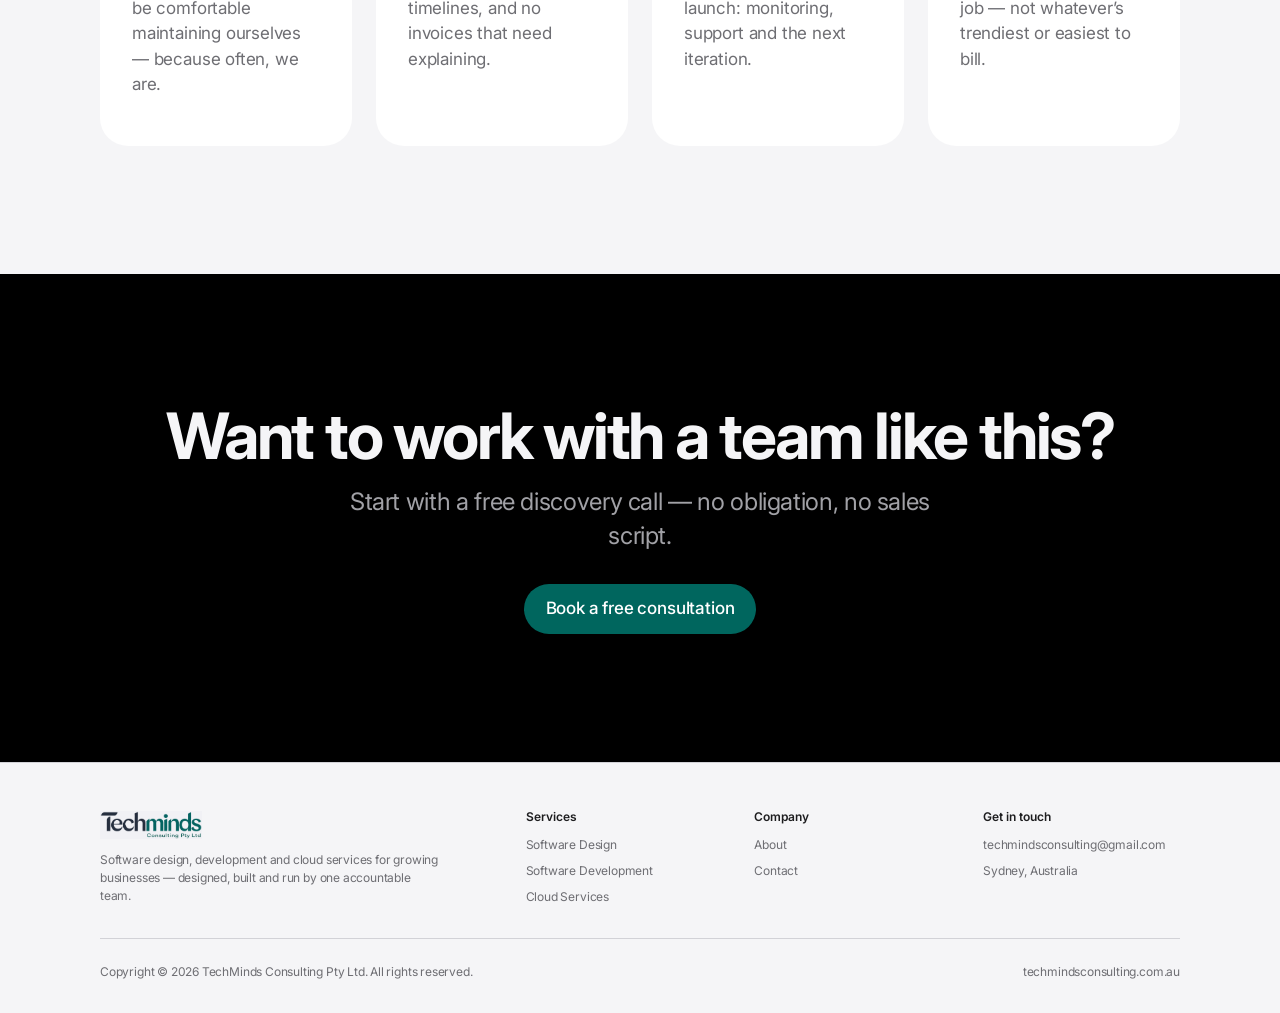
==== commit 38a062cc: "Redesign the website in an Apple-inspired style - Inter type, large tight headlines, generous whites" ====
--- a/site/about.html
+++ b/site/about.html
@@ -1,177 +1,158 @@
 <!doctype html>
-<html lang="en">
+<html lang="en-AU">
 <head>
   <meta charset="utf-8" />
   <meta name="viewport" content="width=device-width, initial-scale=1" />
-  <title>About — TechMinds</title>
-  <meta name="description" content="TechMinds is an IT consulting firm built around one accountable team for software design, development, and cloud services." />
+  <title>About — TechMinds Consulting</title>
+  <meta name="description" content="TechMinds Consulting is a Sydney IT consultancy built around one accountable, senior team." />
+  <meta name="theme-color" content="#fbfbfd" />
+  <link rel="icon" href="assets/logo.png" />
+  <meta property="og:title" content="About — TechMinds Consulting" />
+  <meta property="og:description" content="TechMinds Consulting is a Sydney IT consultancy built around one accountable, senior team." />
+  <meta property="og:image" content="https://techmindsconsulting.com.au/assets/logo.png" />
+  <link rel="canonical" href="https://techmindsconsulting.com.au/about.html" />
   <link rel="preconnect" href="https://fonts.googleapis.com" />
   <link rel="preconnect" href="https://fonts.gstatic.com" crossorigin />
-  <link href="https://fonts.googleapis.com/css2?family=Space+Grotesk:wght@500;600;700&family=DM+Sans:wght@400;500;700&display=swap" rel="stylesheet" />
+  <link href="https://fonts.googleapis.com/css2?family=Inter:wght@400;500;600;700&display=swap" rel="stylesheet" />
   <link rel="stylesheet" href="css/style.css" />
+  <script>document.documentElement.classList.add("js")</script>
+  <script src="js/main.js" defer></script>
 </head>
 <body>
+  <a class="skip-link" href="#main">Skip to content</a>
 
-  <header class="site-header">
-    <div class="header-row">
-      <a href="index.html" class="logo"><span class="logo-badge"><img src="assets/logo.png" alt="TechMinds Consulting Pty Ltd" /></span></a>
-      <nav class="nav-links">
-        <a href="index.html">Home</a>
-        <a href="services.html">Services</a>
-        <a href="about.html">About</a>
-        <a href="contact.html">Contact</a>
+  <header class="nav">
+    <div class="nav-inner">
+      <a href="index.html" class="nav-logo"><img src="assets/logo.png" alt="TechMinds Consulting — home" width="109" height="30" /></a>
+      <nav aria-label="Main">
+        <ul class="nav-links" id="nav-links">
+          <li><a href="index.html">Home</a></li>
+          <li><a href="services.html">Services</a></li>
+          <li><a href="about.html">About</a></li>
+          <li><a href="contact.html">Contact</a></li>
+        </ul>
       </nav>
-      <div class="nav-right">
-        <a href="contact.html" class="btn btn-ghost">Get a Quote</a>
-        <button class="nav-toggle" aria-label="Toggle menu">☰</button>
-      </div>
+      <a href="contact.html" class="btn btn-primary nav-cta">Book a consultation</a>
+      <button class="nav-toggle" type="button" aria-controls="nav-links" aria-expanded="false" aria-label="Open menu">
+        <svg width="20" height="20" viewBox="0 0 20 20" aria-hidden="true"><path d="M2 6h16M2 14h16" stroke="currentColor" stroke-width="1.6" stroke-linecap="round"/></svg>
+      </button>
     </div>
   </header>
 
-  <section class="page-header">
-    <div class="container">
-      <div class="breadcrumb"><a href="index.html">Home</a> / About</div>
-      <h1>Why TechMinds exists</h1>
-      <p>We started TechMinds because too many businesses get handed off between sales, design, and dev teams who've never spoken to each other.</p>
-    </div>
-  </section>
+  <main id="main">
 
-  <section>
-    <div class="container split reveal">
-      <div>
-        <span class="eyebrow">Our Story</span>
-        <h2 class="section-title">One team, start to finish.</h2>
-        <p class="section-lede">
-          TechMinds is an IT consulting practice built around a simple idea: the people who scope your project
-          should be the same people who design it, build it, and keep it running. No handoffs, no "that was the
-          last team's decision," no agency churn.
-        </p>
-        <p class="section-lede">
-          We work with businesses that need custom software and the cloud infrastructure underneath it — and
-          want a partner who stays accountable after launch, not just through the invoice.
-        </p>
+    <section class="page-hero">
+      <div class="container">
+        <span class="eyebrow reveal">About TechMinds</span>
+        <h1 class="display reveal reveal-delay-1">One team.<br />Start to finish.</h1>
+        <p class="lede reveal reveal-delay-2">We started TechMinds because too many businesses get handed between sales, design and development teams who’ve never spoken to each other.</p>
       </div>
-      <div class="visual-card">
-        <div class="visual-steps">
-          <div class="step"><span class="dot"></span><div><h5>Senior by default</h5><p>Every engagement is staffed by senior engineers and architects — not routed to whoever's free.</p></div></div>
-          <div class="step"><span class="dot"></span><div><h5>Accountable end-to-end</h5><p>The team that designs your system is the team that ships and supports it.</p></div></div>
-          <div class="step"><span class="dot"></span><div><h5>Plain-language scoping</h5><p>Fixed-scope proposals you can actually read, with milestones that mean something.</p></div></div>
+    </section>
+
+    <section class="section bg-alt" aria-labelledby="story">
+      <div class="container split">
+        <div class="prose reveal">
+          <span class="eyebrow">Our story</span>
+          <h2 class="title" id="story" style="margin-bottom: 24px;">The people who scope it, build it.</h2>
+          <p>TechMinds is an IT consulting practice built around a simple idea: <strong>the people who scope your project should be the same people who design it, build it and keep it running.</strong></p>
+          <p>No hand-offs. No “that was the last team’s decision”. No agency churn. We work with businesses that need custom software and the cloud infrastructure underneath it — and want a partner who stays accountable after launch.</p>
+        </div>
+        <ul class="points reveal reveal-delay-1">
+          <li><div class="icon"><svg viewBox="0 0 24 24" fill="none" stroke="currentColor" stroke-width="1.8" stroke-linecap="round" stroke-linejoin="round" aria-hidden="true"><circle cx="12" cy="8" r="4"/><path d="M4 21c0-4 4-7 8-7s8 3 8 7"/></svg></div><div><h3>Senior by default</h3><p>Every engagement is staffed by senior engineers and architects — not routed to whoever’s free.</p></div></li>
+          <li><div class="icon"><svg viewBox="0 0 24 24" fill="none" stroke="currentColor" stroke-width="1.8" stroke-linecap="round" stroke-linejoin="round" aria-hidden="true"><path d="M12 3l7 3v6c0 4.5-3 7.5-7 9-4-1.5-7-4.5-7-9V6l7-3z"/><path d="M9 12l2 2 4-4"/></svg></div><div><h3>Accountable end to end</h3><p>The team that designs your system is the team that ships and supports it.</p></div></li>
+          <li><div class="icon"><svg viewBox="0 0 24 24" fill="none" stroke="currentColor" stroke-width="1.8" stroke-linecap="round" stroke-linejoin="round" aria-hidden="true"><rect x="4" y="3" width="16" height="18" rx="3"/><path d="M8 8h8M8 12h8M8 16h5"/></svg></div><div><h3>Plain-language scoping</h3><p>Fixed-scope proposals you can actually read, with milestones that mean something.</p></div></li>
+        </ul>
+      </div>
+    </section>
+
+    <section class="section on-dark" aria-labelledby="glance">
+      <div class="container">
+        <div class="section-head reveal">
+          <span class="eyebrow">At a glance</span>
+          <h2 class="headline" id="glance">Small by design.<br />Accountable by default.</h2>
+        </div>
+        <div class="stats reveal">
+          <div class="stat"><div class="stat-num">3</div><h3>Disciplines</h3><p>Design, development and cloud, under one roof.</p></div>
+          <div class="stat"><div class="stat-num">3</div><h3>Major clouds</h3><p>AWS, Azure and Google Cloud.</p></div>
+          <div class="stat"><div class="stat-num">5</div><h3>Step process</h3><p>From discovery call to launch and beyond.</p></div>
+          <div class="stat"><div class="stat-num">1</div><h3>Accountable team</h3><p>The people who scope it, build and run it.</p></div>
         </div>
       </div>
-    </div>
-  </section>
+    </section>
 
-  <section class="stats-band on-dark">
-    <div class="container reveal">
-      <div class="stats-head">
+    <section class="section" aria-labelledby="leader">
+      <div class="container">
+        <div class="leader reveal">
+          <img src="assets/ceo-photo.jpg" alt="Rajesh Oruganti, Director and CEO of TechMinds Consulting" width="800" height="709" loading="lazy" />
+          <div>
+            <span class="eyebrow">Leadership</span>
+            <h2 class="headline" id="leader">Rajesh Oruganti</h2>
+            <p class="role">Director &amp; CEO</p>
+            <p class="lede">Leads TechMinds’ engagement strategy and technical direction — and stays hands-on with the engineering, rather than managing from a distance.</p>
+          </div>
+        </div>
+      </div>
+    </section>
+
+    <section class="section bg-alt" aria-labelledby="values">
+      <div class="container">
+        <div class="section-head reveal">
+          <span class="eyebrow">What we value</span>
+          <h2 class="headline" id="values">The principles behind every engagement.</h2>
+        </div>
+        <div class="grid grid-4">
+          <article class="card reveal"><div class="icon"><svg viewBox="0 0 24 24" fill="none" stroke="currentColor" stroke-width="1.8" stroke-linecap="round" stroke-linejoin="round" aria-hidden="true"><path d="M12 3l2.7 5.6 6.1.9-4.4 4.3 1 6.1L12 17l-5.4 2.9 1-6.1-4.4-4.3 6.1-.9z"/></svg></div><h3>Craft</h3><p>We build systems we’d be comfortable maintaining ourselves — because often, we are.</p></article>
+          <article class="card reveal reveal-delay-1"><div class="icon"><svg viewBox="0 0 24 24" fill="none" stroke="currentColor" stroke-width="1.8" stroke-linecap="round" stroke-linejoin="round" aria-hidden="true"><circle cx="12" cy="12" r="9"/><path d="M12 7v5l3 3"/></svg></div><h3>Transparency</h3><p>Fixed scope, clear timelines, and no invoices that need explaining.</p></article>
+          <article class="card reveal reveal-delay-2"><div class="icon"><svg viewBox="0 0 24 24" fill="none" stroke="currentColor" stroke-width="1.8" stroke-linecap="round" stroke-linejoin="round" aria-hidden="true"><circle cx="12" cy="12" r="9"/><path d="M8 12l3 3 5-6"/></svg></div><h3>Follow-through</h3><p>We stay engaged after launch: monitoring, support and the next iteration.</p></article>
+          <article class="card reveal reveal-delay-3"><div class="icon"><svg viewBox="0 0 24 24" fill="none" stroke="currentColor" stroke-width="1.8" stroke-linecap="round" stroke-linejoin="round" aria-hidden="true"><path d="M14.7 6.3a4 4 0 0 0-5.4 5.4L3 18l3 3 6.3-6.3a4 4 0 0 0 5.4-5.4l-2.4 2.4-2.6-.4-.4-2.6z"/></svg></div><h3>Pragmatism</h3><p>The right tool for the job — not whatever’s trendiest or easiest to bill.</p></article>
+        </div>
+      </div>
+    </section>
+
+    <section class="section on-dark closing" aria-labelledby="work">
+      <div class="container reveal">
+        <h2 class="headline" id="work">Want to work with a team like this?</h2>
+        <p class="lede">Start with a free discovery call — no obligation, no sales script.</p>
+        <div class="cta-row"><a href="contact.html" class="btn btn-primary">Book a free consultation</a></div>
+      </div>
+    </section>
+  </main>
+
+  <footer class="footer">
+    <div class="container">
+      <div class="footer-top">
+        <div class="footer-brand">
+          <img src="assets/logo.png" alt="TechMinds Consulting" width="102" height="28" loading="lazy" />
+          <p>Software design, development and cloud services for growing businesses — designed, built and run by one accountable team.</p>
+        </div>
         <div>
-          <span class="eyebrow">At a Glance</span>
-          <h2 class="section-title">Small by design. Accountable by default.</h2>
+          <h2>Services</h2>
+          <ul>
+            <li><a href="services.html#software-design">Software Design</a></li>
+            <li><a href="services.html#software-development">Software Development</a></li>
+            <li><a href="services.html#cloud-services">Cloud Services</a></li>
+          </ul>
         </div>
-        <span class="live-pill"><span class="live-dot" aria-hidden="true"></span>Booking discovery calls</span>
+        <div>
+          <h2>Company</h2>
+          <ul>
+            <li><a href="about.html">About</a></li>
+            <li><a href="contact.html">Contact</a></li>
+          </ul>
+        </div>
+        <div>
+          <h2>Get in touch</h2>
+          <ul>
+            <li><a href="mailto:techmindsconsulting@gmail.com">techmindsconsulting@gmail.com</a></li>
+            <li>Sydney, Australia</li>
+          </ul>
+        </div>
       </div>
-      <div class="stats-grid">
-        <div class="stat"><div class="stat-num" data-count="3">3</div><h4>Core disciplines</h4><p>Design, development, and cloud — under one roof.</p></div>
-        <div class="stat"><div class="stat-num" data-count="3">3</div><h4>Major clouds</h4><p>AWS, Azure, and Google Cloud, sized to your workload.</p></div>
-        <div class="stat"><div class="stat-num" data-count="5">5</div><h4>Step delivery process</h4><p>From discovery call to launch and ongoing support.</p></div>
-        <div class="stat"><div class="stat-num" data-count="1">1</div><h4>Accountable team</h4><p>The people who scope it build it, ship it, and run it.</p></div>
+      <div class="footer-bottom">
+        <span>Copyright © 2026 TechMinds Consulting Pty Ltd. All rights reserved.</span>
+        <span>techmindsconsulting.com.au</span>
       </div>
     </div>
-  </section>
-
-  <section>
-    <div class="container reveal">
-      <span class="eyebrow">Leadership</span>
-      <h2 class="section-title">Led by someone who still writes code.</h2>
-      <div class="leader-card">
-        <img src="assets/ceo-photo.jpg" alt="Rajesh Oruganti, Director/CEO of TechMinds" />
-        <div>
-          <h3>Rajesh Oruganti</h3>
-          <div class="role">Director / CEO</div>
-          <p class="bio">Leads TechMinds' engagement strategy and technical direction — staying hands-on with the engineering work rather than managing from a distance.</p>
-        </div>
-      </div>
-    </div>
-  </section>
-
-  <section>
-    <div class="container reveal">
-      <span class="eyebrow">What We Value</span>
-      <h2 class="section-title">The principles behind every engagement.</h2>
-      <div class="values-grid">
-        <div class="card spotlight crosshair">
-          <div class="icon"><svg viewBox="0 0 24 24" fill="none" stroke="currentColor" stroke-width="2"><path d="M12 2l3 6 7 1-5 5 1 7-6-3-6 3 1-7-5-5 7-1z"/></svg></div>
-          <h3>Craft</h3>
-          <p>We build systems we'd be comfortable maintaining ourselves — because often, we are.</p>
-        </div>
-        <div class="card spotlight crosshair">
-          <div class="icon"><svg viewBox="0 0 24 24" fill="none" stroke="currentColor" stroke-width="2"><path d="M12 8v4l3 3M12 2a10 10 0 100 20 10 10 0 000-20z"/></svg></div>
-          <h3>Transparency</h3>
-          <p>Fixed scope, clear timelines, and no invoices you need an explanation for.</p>
-        </div>
-        <div class="card spotlight crosshair">
-          <div class="icon"><svg viewBox="0 0 24 24" fill="none" stroke="currentColor" stroke-width="2"><path d="M17 20h2a2 2 0 002-2V8l-5-5H6a2 2 0 00-2 2v4M9 15l2 2 4-4"/></svg></div>
-          <h3>Follow-through</h3>
-          <p>We stay engaged after launch — monitoring, support, and the next iteration.</p>
-        </div>
-        <div class="card spotlight crosshair">
-          <div class="icon"><svg viewBox="0 0 24 24" fill="none" stroke="currentColor" stroke-width="2"><path d="M4 4h16v16H4V4zM4 9h16M9 4v16"/></svg></div>
-          <h3>Pragmatism</h3>
-          <p>The right tool for the job — not whatever's trendiest or easiest for us to bill.</p>
-        </div>
-      </div>
-    </div>
-  </section>
-
-  <section>
-    <div class="container reveal">
-      <div class="cta-band">
-        <div>
-          <h3>Want to work with a team like this?</h3>
-          <p>Start with a free discovery call — no obligation, no sales script.</p>
-        </div>
-        <a href="contact.html" class="btn btn-primary">Book a Consultation</a>
-      </div>
-    </div>
-  </section>
-
-  <footer class="site-footer">
-    <div class="container footer-grid">
-      <div class="footer-brand">
-        <a href="index.html" class="logo"><span class="logo-badge"><img src="assets/logo.png" alt="TechMinds Consulting Pty Ltd" /></span></a>
-        <p>IT consulting for businesses that need software and cloud infrastructure that actually works — designed, built, and run by one accountable team.</p>
-      </div>
-      <div>
-        <h5>Company</h5>
-        <ul>
-          <li><a href="about.html">About Us</a></li>
-          <li><a href="services.html">Services</a></li>
-          <li><a href="contact.html">Contact</a></li>
-        </ul>
-      </div>
-      <div>
-        <h5>Services</h5>
-        <ul>
-          <li><a href="services.html#software-design">Software Design</a></li>
-          <li><a href="services.html#software-development">Software Development</a></li>
-          <li><a href="services.html#cloud-services">Cloud Services</a></li>
-        </ul>
-      </div>
-      <div>
-        <h5>Get in touch</h5>
-        <ul>
-          <li>techmindsconsulting@gmail.com</li>
-          <li>rajeshoruganti.tech</li>
-          <li>Sydney, Australia</li>
-        </ul>
-      </div>
-    </div>
-    <div class="container footer-bottom">
-      <span>© 2026 TechMinds. All rights reserved.</span>
-      <span>Software Design · Development · Cloud Services</span>
-    </div>
   </footer>
-
-  <script src="js/main.js"></script>
 </body>
 </html>
--- a/site/css/style.css
+++ b/site/css/style.css
@@ -1,472 +1,390 @@
-/* ============================================================
-   TechMinds — design system
-   Palette: ink navy + cyan/teal accent + amber CTA. Distinctive,
-   not the default purple-gradient-on-white template look.
-   ============================================================ */
+/* TechMinds — Apple-inspired design system.
+   Light, spacious, large tight type; brand teal (from the logo) as the only accent. */
 
 :root {
-  --ink: #0a1120;
-  --ink-2: #111b30;
-  --ink-border: #223150;
-  --paper: #f6f7fb;
-  --paper-2: #ffffff;
-  --border: #e3e6ee;
-  --text: #0e1422;
-  --text-light: #eef1f8;
-  --muted: #5c6578;
-  --muted-light: #9aa6c0;
-  --accent: #1fb8ac;
-  --accent-dark: #148b82;
-  --amber: #f5a524;
-  --amber-dark: #d88c0e;
-  --radius: 14px;
-  --radius-lg: 22px;
-  --shadow: 0 10px 30px -12px rgba(10, 17, 32, 0.18);
-  --shadow-sm: 0 4px 14px -6px rgba(10, 17, 32, 0.12);
-  --maxw: 1180px;
-  --font: "DM Sans", -apple-system, BlinkMacSystemFont, "Segoe UI", Roboto, "Helvetica Neue", Arial, sans-serif;
-  --font-head: "Space Grotesk", var(--font);
-  --mono: ui-monospace, SFMono-Regular, "SF Mono", Menlo, Consolas, monospace;
-  --focus: 0 0 0 3px rgba(31, 184, 172, 0.45);
-}
-
-@media (prefers-reduced-motion: reduce) {
-  *, *::before, *::after {
-    animation-duration: 0.001ms !important;
-    animation-iteration-count: 1 !important;
-    transition-duration: 0.001ms !important;
-    scroll-behavior: auto !important;
-  }
-}
-
-:focus-visible {
-  outline: none;
-  box-shadow: var(--focus);
-  border-radius: 6px;
-}
-
-* { box-sizing: border-box; }
-html { scroll-behavior: smooth; }
+  /* Surfaces */
+  --bg: #ffffff;
+  --bg-alt: #f5f5f7;
+  --bg-chrome: rgba(251, 251, 253, 0.8); /* matches the logo's own background */
+  --bg-dark: #000000;
+  --bg-dark-alt: #1d1d1f;
+
+  /* Text */
+  --text: #1d1d1f;
+  --text-2: #6e6e73;
+  --text-3: #86868b;
+  --text-on-dark: #f5f5f7;
+  --text-on-dark-2: #a1a1a6;
+
+  /* Brand (sampled from logo.png) */
+  --brand: #00665e;
+  --brand-hover: #00534c;
+  --brand-on-dark: #3fc2b3;
+  --navy: #202a3a;
+
+  --border: #d2d2d7;
+  --border-dark: #424245;
+
+  /* Type */
+  --font: "Inter", -apple-system, BlinkMacSystemFont, "SF Pro Text", "Helvetica Neue", Arial, sans-serif;
+  --font-mono: "SF Mono", ui-monospace, Menlo, Consolas, monospace;
+
+  /* Spacing (spacious marketing scale) */
+  --s-1: 4px; --s-2: 8px; --s-3: 12px; --s-4: 16px; --s-5: 24px;
+  --s-6: 32px; --s-7: 48px; --s-8: 64px; --s-9: 96px; --s-10: 128px;
+
+  --radius: 18px;
+  --radius-lg: 28px;
+  --nav-h: 52px;
+  --max: 1080px;
+  --max-wide: 1280px;
+  --ease: cubic-bezier(0.25, 0.1, 0.25, 1);
+}
+
+*, *::before, *::after { box-sizing: border-box; }
+html { scroll-behavior: smooth; scroll-padding-top: calc(var(--nav-h) + 16px); }
 body {
   margin: 0;
   font-family: var(--font);
+  font-size: 17px;
+  line-height: 1.5;
+  letter-spacing: -0.011em;
   color: var(--text);
-  background: var(--paper);
+  background: var(--bg);
   -webkit-font-smoothing: antialiased;
-  line-height: 1.6;
-}
-img { max-width: 100%; display: block; }
-a { color: inherit; text-decoration: none; }
-ul { margin: 0; padding: 0; list-style: none; }
-h1, h2, h3, h4 { margin: 0; line-height: 1.15; letter-spacing: -0.01em; font-family: var(--font-head); font-weight: 650; }
+  -moz-osx-font-smoothing: grayscale;
+  text-rendering: optimizeLegibility;
+}
+img, svg { display: block; max-width: 100%; }
+a { color: var(--brand); text-decoration: none; }
+a:hover { text-decoration: underline; text-underline-offset: 3px; }
+h1, h2, h3, h4 { margin: 0; font-weight: 600; letter-spacing: -0.025em; line-height: 1.08; }
 p { margin: 0; }
-section { padding: 88px 0; }
-.container { max-width: var(--maxw); margin: 0 auto; padding: 0 28px; }
-
-.eyebrow {
-  display: inline-flex;
-  align-items: center;
-  gap: 8px;
-  font-family: var(--mono);
-  font-size: 12.5px;
-  letter-spacing: 0.08em;
-  text-transform: uppercase;
-  color: var(--accent-dark);
-  font-weight: 600;
-  margin-bottom: 14px;
-}
-.eyebrow::before { content: "//"; color: var(--amber-dark); }
-section.on-dark .eyebrow { color: var(--accent); }
-section.on-dark .eyebrow::before { color: var(--amber); }
-
-h2.section-title { font-size: clamp(28px, 3.4vw, 40px); font-weight: 750; max-width: 680px; }
-.section-lede { color: var(--muted); font-size: 17px; max-width: 560px; margin-top: 14px; }
-section.on-dark .section-lede { color: var(--muted-light); }
+:focus-visible { outline: 3px solid var(--brand); outline-offset: 3px; border-radius: 6px; }
+
+.skip-link {
+  position: absolute; left: 12px; top: -48px; z-index: 100;
+  background: var(--text); color: #fff; padding: 10px 16px; border-radius: 10px; font-size: 14px;
+}
+.skip-link:focus { top: 8px; }
+
+.container { width: min(var(--max), 100% - 48px); margin-inline: auto; }
+.container-wide { width: min(var(--max-wide), 100% - 48px); margin-inline: auto; }
+.center { text-align: center; }
+
+/* ---------------------------------------------------------------- navigation */
+
+.nav {
+  position: sticky; top: 0; z-index: 50;
+  height: var(--nav-h);
+  background: var(--bg-chrome);
+  backdrop-filter: saturate(180%) blur(20px);
+  -webkit-backdrop-filter: saturate(180%) blur(20px);
+  border-bottom: 1px solid rgba(0, 0, 0, 0.08);
+}
+.nav-inner {
+  height: 100%;
+  width: min(var(--max), 100% - 32px); margin-inline: auto;
+  display: flex; align-items: center; justify-content: space-between; gap: var(--s-5);
+}
+.nav-logo img { height: 30px; width: auto; }
+.nav-links { display: flex; gap: var(--s-6); list-style: none; margin: 0; padding: 0; }
+.nav-links a { color: var(--text); font-size: 13px; opacity: 0.85; transition: opacity 0.2s var(--ease); }
+.nav-links a:hover { opacity: 1; text-decoration: none; }
+.nav-links a[aria-current="page"] { opacity: 1; font-weight: 600; }
+.nav-cta { font-size: 13px; padding: 7px 14px; }
+.nav-toggle {
+  display: none; width: 44px; height: 44px; margin-right: -10px;
+  background: none; border: 0; color: var(--text); cursor: pointer; border-radius: 10px;
+}
+.nav-toggle svg { margin: auto; }
+
+@media (max-width: 760px) {
+  .nav-toggle { display: grid; place-items: center; }
+  .btn.nav-cta { display: none; }
+  .nav-links {
+    position: absolute; top: var(--nav-h); left: 0; right: 0;
+    flex-direction: column; gap: 0;
+    background: rgba(251, 251, 253, 0.97);
+    backdrop-filter: blur(20px); -webkit-backdrop-filter: blur(20px);
+    border-bottom: 1px solid var(--border);
+    padding: var(--s-2) var(--s-5) var(--s-5);
+    visibility: hidden; opacity: 0; transform: translateY(-8px);
+    transition: opacity 0.25s var(--ease), transform 0.25s var(--ease), visibility 0s linear 0.25s;
+  }
+  .nav-links.open { visibility: visible; opacity: 1; transform: none; transition-delay: 0s; }
+  .nav-links a { display: block; font-size: 24px; font-weight: 600; padding: 12px 0; opacity: 1; }
+}
+
+/* ---------------------------------------------------------------- buttons & links */
 
 .btn {
-  display: inline-flex;
-  align-items: center;
-  gap: 8px;
-  padding: 13px 24px;
-  border-radius: 10px;
-  font-weight: 650;
-  font-size: 15px;
-  border: 1px solid transparent;
-  cursor: pointer;
-  transition: transform 0.15s ease, box-shadow 0.15s ease, background 0.15s ease;
-}
-.btn:hover { transform: translateY(-1px); }
-.btn-primary { background: var(--amber); color: var(--ink); }
-.btn-primary:hover { background: var(--amber-dark); box-shadow: 0 8px 20px -6px rgba(245, 165, 36, 0.5); }
-.btn-ghost { background: transparent; border-color: var(--ink-border); color: var(--text-light); }
-.btn-ghost:hover { background: rgba(255, 255, 255, 0.06); }
-.btn-outline { background: transparent; border-color: var(--border); color: var(--text); }
-.btn-outline:hover { border-color: var(--accent-dark); color: var(--accent-dark); }
-.btn-block { width: 100%; justify-content: center; }
-
-/* ---------- Header ---------- */
-.site-header {
-  position: sticky;
-  top: 0;
-  z-index: 50;
-  background: rgba(10, 17, 32, 0.92);
-  backdrop-filter: saturate(140%) blur(10px);
-  border-bottom: 1px solid var(--ink-border);
-}
-.header-row {
-  display: flex;
-  align-items: center;
-  justify-content: space-between;
-  height: 72px;
-  max-width: var(--maxw);
-  margin: 0 auto;
-  padding: 0 28px;
-}
-.logo { display: flex; align-items: center; gap: 10px; color: var(--text-light); font-weight: 750; font-size: 19px; }
-.logo-mark {
-  width: 32px; height: 32px; border-radius: 9px;
-  background: linear-gradient(135deg, var(--accent), var(--amber));
-  display: flex; align-items: center; justify-content: center;
-  font-family: var(--mono); font-weight: 800; color: var(--ink); font-size: 15px;
-  flex-shrink: 0;
-}
-/* The brand logo file has a light, opaque background (not transparent) and the
-   "Tech" half of the wordmark is dark navy text — so it needs a light panel
-   behind it to stay legible on the dark header/footer, rather than sitting
-   directly on --ink. */
-.logo-badge {
-  display: inline-flex; align-items: center;
-  background: var(--paper-2); border-radius: 9px;
-  padding: 7px 11px; box-shadow: var(--shadow-sm);
-}
-.logo-badge img { height: 22px; width: auto; display: block; }
-.footer-brand .logo-badge { padding: 9px 13px; }
-.footer-brand .logo-badge img { height: 26px; }
-.nav-links { display: flex; align-items: center; gap: 30px; }
-.nav-links a { color: var(--muted-light); font-weight: 560; font-size: 15px; transition: color 0.15s ease; }
-.nav-links a:hover, .nav-links a.active { color: var(--text-light); }
-.nav-right { display: flex; align-items: center; gap: 18px; }
-.nav-toggle { display: none; background: none; border: none; color: var(--text-light); font-size: 24px; cursor: pointer; }
-
-@media (max-width: 840px) {
-  .nav-links { position: fixed; top: 72px; left: 0; right: 0; background: var(--ink); border-bottom: 1px solid var(--ink-border);
-    flex-direction: column; align-items: stretch; gap: 0; padding: 8px 0; transform: translateY(-110%); opacity: 0;
-    transition: transform 0.2s ease, opacity 0.2s ease; pointer-events: none; }
-  .nav-links.open { transform: translateY(0); opacity: 1; pointer-events: auto; }
-  .nav-links a { padding: 14px 28px; border-bottom: 1px solid var(--ink-border); }
-  .nav-toggle { display: block; }
-  .nav-right .btn-ghost { display: none; }
-}
-
-/* ---------- Hero ---------- */
-.hero {
-  background: radial-gradient(circle at 18% 0%, rgba(31, 184, 172, 0.18), transparent 55%),
-              radial-gradient(circle at 85% 20%, rgba(245, 165, 36, 0.14), transparent 50%),
-              var(--ink);
-  color: var(--text-light);
-  padding: 110px 0 100px;
+  display: inline-flex; align-items: center; justify-content: center; gap: 6px;
+  min-height: 44px; padding: 12px 22px;
+  border-radius: 980px; border: 0;
+  font: inherit; font-size: 17px; font-weight: 500; letter-spacing: -0.01em;
+  cursor: pointer; text-decoration: none;
+  transition: background-color 0.2s var(--ease), color 0.2s var(--ease), transform 0.2s var(--ease);
+}
+.btn:hover { text-decoration: none; }
+.btn:active { transform: scale(0.98); }
+.btn-primary { background: var(--brand); color: #fff; }
+.btn-primary:hover { background: var(--brand-hover); color: #fff; }
+.btn-secondary { background: transparent; color: var(--brand); box-shadow: inset 0 0 0 1px var(--brand); }
+.btn-secondary:hover { background: var(--brand); color: #fff; }
+.btn.nav-cta { min-height: 32px; padding: 6px 16px; font-size: 13px; }
+
+.link-more { font-size: 17px; font-weight: 400; white-space: nowrap; }
+.link-more::after { content: " \203A"; font-size: 1.15em; }
+.on-dark .link-more { color: var(--brand-on-dark); }
+
+.cta-row { display: flex; flex-wrap: wrap; align-items: center; justify-content: center; gap: var(--s-4) var(--s-6); margin-top: var(--s-6); }
+
+/* ---------------------------------------------------------------- typography helpers */
+
+.eyebrow { display: block; font-size: 17px; font-weight: 600; color: var(--brand); margin-bottom: var(--s-3); letter-spacing: -0.01em; }
+.on-dark .eyebrow { color: var(--brand-on-dark); }
+.display { font-size: clamp(44px, 8vw, 96px); font-weight: 700; letter-spacing: -0.045em; line-height: 1.02; }
+.headline { font-size: clamp(36px, 5.5vw, 64px); font-weight: 700; letter-spacing: -0.035em; line-height: 1.05; }
+.title { font-size: clamp(28px, 3.6vw, 40px); letter-spacing: -0.03em; line-height: 1.1; }
+.lede { font-size: clamp(19px, 2.2vw, 24px); line-height: 1.4; color: var(--text-2); letter-spacing: -0.015em; font-weight: 400; }
+.on-dark .lede { color: var(--text-on-dark-2); }
+.muted { color: var(--text-2); }
+.gradient-text {
+  background: linear-gradient(90deg, var(--brand) 0%, #1a8f86 45%, var(--navy) 100%);
+  -webkit-background-clip: text; background-clip: text; color: transparent;
+}
+
+/* ---------------------------------------------------------------- sections & tiles */
+
+.section { padding: var(--s-10) 0; }
+.section-tight { padding: var(--s-9) 0; }
+.bg-alt { background: var(--bg-alt); }
+.on-dark { background: var(--bg-dark); color: var(--text-on-dark); }
+.on-dark.alt { background: var(--bg-dark-alt); }
+.section-head { max-width: 820px; margin: 0 auto var(--s-8); text-align: center; }
+.section-head .lede { margin-top: var(--s-4); }
+
+.hero { padding: var(--s-9) 0 0; text-align: center; overflow: hidden; }
+.hero .lede { max-width: 720px; margin: var(--s-5) auto 0; }
+.hero-art { margin: var(--s-8) auto 0; }
+
+.page-hero { padding: var(--s-9) 0 var(--s-8); text-align: center; }
+.page-hero .lede { max-width: 720px; margin: var(--s-5) auto 0; }
+
+/* Full-width product-style tile: headline, line, links, then a visual */
+.tile { padding: var(--s-9) 0 0; text-align: center; overflow: hidden; }
+.tile + .tile { border-top: 12px solid var(--bg); }
+.tile .lede { max-width: 640px; margin: var(--s-3) auto 0; }
+.tile .cta-row { margin-top: var(--s-5); }
+.tile-art { margin: var(--s-7) auto 0; width: min(880px, 100% - 48px); }
+
+/* ---------------------------------------------------------------- illustrations */
+
+.window {
   position: relative;
+  width: min(980px, 100% - 48px); margin-inline: auto;
+  border-radius: var(--radius-lg) var(--radius-lg) 0 0;
+  background: linear-gradient(160deg, #0f1722 0%, #13212e 55%, #0b3b37 100%);
+  box-shadow: 0 40px 80px -30px rgba(0, 40, 36, 0.45);
+  padding: var(--s-5) var(--s-5) 0;
+  text-align: left;
   overflow: hidden;
 }
-.hero-grid { display: grid; grid-template-columns: 1.1fr 0.9fr; gap: 56px; align-items: center; }
-.hero h1 { font-size: clamp(36px, 5vw, 58px); font-weight: 800; letter-spacing: -0.02em; }
-.hero h1 .accent { color: var(--accent); }
-.hero p.lede { margin-top: 20px; font-size: 18.5px; color: var(--muted-light); max-width: 540px; }
-.hero-cta { display: flex; gap: 14px; margin-top: 34px; flex-wrap: wrap; }
-.hero-stats { display: flex; gap: 34px; margin-top: 48px; flex-wrap: wrap; }
-.hero-stats div strong { display: block; font-size: 24px; color: var(--text-light); font-family: var(--mono); }
-.hero-stats div span { font-size: 13px; color: var(--muted-light); }
-
-.hero-panel {
-  background: var(--ink-2);
-  border: 1px solid var(--ink-border);
-  border-radius: var(--radius-lg);
-  padding: 26px;
-  box-shadow: var(--shadow);
-}
-.hero-panel .panel-head { display: flex; gap: 8px; margin-bottom: 18px; }
-.hero-panel .panel-head span { width: 11px; height: 11px; border-radius: 50%; background: var(--ink-border); }
-.hero-panel .panel-head span:nth-child(1) { background: #ff6b6b; }
-.hero-panel .panel-head span:nth-child(2) { background: var(--amber); }
-.hero-panel .panel-head span:nth-child(3) { background: var(--accent); }
-.hero-panel code { font-family: var(--mono); font-size: 13.5px; color: var(--muted-light); display: block; margin-bottom: 7px; white-space: pre-wrap; }
-.hero-panel code b { color: var(--accent); font-weight: 600; }
-.hero-panel code .s { color: var(--amber); }
-
-@media (max-width: 900px) {
-  .hero-grid { grid-template-columns: 1fr; }
-  .hero-panel { order: -1; }
-  .hero-visual { order: -1; aspect-ratio: 16 / 11; }
-}
-
-/* ---------- Hero 3D visual ---------- */
-.hero-visual {
-  position: relative;
-  aspect-ratio: 1 / 1;
-  border-radius: var(--radius-lg);
-  overflow: hidden;
-  background: var(--ink-2);
-  border: 1px solid var(--ink-border);
-  box-shadow: var(--shadow);
-}
-.hero-visual-fallback {
-  position: absolute;
-  inset: 0;
-  background:
-    radial-gradient(circle at 30% 25%, rgba(31, 184, 172, 0.5), transparent 55%),
-    radial-gradient(circle at 75% 70%, rgba(245, 165, 36, 0.4), transparent 50%),
-    var(--ink-2);
-  transition: opacity 0.6s ease;
-}
-.hero-visual-fallback.hidden { opacity: 0; }
-#hero-3d-canvas {
-  position: absolute;
-  inset: 0;
-  width: 100%;
-  height: 100%;
-  display: block;
-  opacity: 0;
-  transition: opacity 0.6s ease;
-}
-#hero-3d-canvas.loaded { opacity: 1; }
-
-/* ---------- Logo strip ---------- */
-.logo-strip { background: var(--paper-2); border-bottom: 1px solid var(--border); padding: 30px 0; }
-.logo-strip .container { display: flex; align-items: center; justify-content: space-between; gap: 24px; flex-wrap: wrap; }
-.logo-strip .label { font-size: 13px; color: var(--muted); font-weight: 600; letter-spacing: 0.03em; }
-.chip-row { display: flex; gap: 10px; flex-wrap: wrap; }
-.chip {
-  font-family: var(--mono); font-size: 12.5px; font-weight: 600; color: var(--muted);
-  border: 1px solid var(--border); border-radius: 999px; padding: 6px 13px; background: var(--paper);
-}
-
-/* ---------- Cards / grids ---------- */
-.card-grid { display: grid; grid-template-columns: repeat(3, 1fr); gap: 22px; margin-top: 44px; }
-@media (max-width: 900px) { .card-grid { grid-template-columns: 1fr; } }
+.window::before {
+  content: ""; position: absolute; inset: -40% -10% auto auto; width: 70%; height: 120%;
+  background: radial-gradient(closest-side, rgba(63, 194, 179, 0.28), transparent);
+  pointer-events: none;
+}
+.window-bar { display: flex; gap: 8px; margin-bottom: var(--s-5); }
+.window-bar span { width: 12px; height: 12px; border-radius: 50%; background: #3a4554; }
+.window-bar span:nth-child(1) { background: #ff5f57; }
+.window-bar span:nth-child(2) { background: #febc2e; }
+.window-bar span:nth-child(3) { background: #28c840; }
+.window-body { display: grid; grid-template-columns: 1.1fr 1fr; gap: var(--s-6); align-items: end; position: relative; }
+.code {
+  margin: 0; padding-bottom: var(--s-6);
+  font-family: var(--font-mono); font-size: clamp(11px, 1.35vw, 15px); line-height: 1.75;
+  color: #c9d4e0; white-space: pre; overflow: hidden;
+}
+.code .k { color: #ff7ab2; } .code .f { color: #6bdfd2; } .code .s { color: #ffd479; }
+.code .c { color: #6c7986; } .code .n { color: #d9c97c; }
+.diagram { width: 100%; height: auto; }
+
+.tile-art svg { width: 100%; height: auto; }
+.tile-art.padded { padding-bottom: var(--s-9); }
+@media (max-width: 760px) {
+  .window-body { grid-template-columns: 1fr; }
+  .window .diagram { display: none; }
+}
+
+/* ---------------------------------------------------------------- grids & cards */
+
+.grid { display: grid; gap: var(--s-5); }
+.grid-2 { grid-template-columns: repeat(2, 1fr); }
+.grid-3 { grid-template-columns: repeat(3, 1fr); }
+.grid-4 { grid-template-columns: repeat(4, 1fr); }
+@media (max-width: 980px) { .grid-4 { grid-template-columns: repeat(2, 1fr); } .grid-3 { grid-template-columns: 1fr; } }
+@media (max-width: 640px) { .grid-2, .grid-4 { grid-template-columns: 1fr; } }
+
 .card {
-  background: var(--paper-2); border: 1px solid var(--border); border-radius: var(--radius-lg);
-  padding: 28px; box-shadow: var(--shadow-sm); transition: transform 0.2s ease, box-shadow 0.2s ease;
-}
-.card:hover { transform: translateY(-3px); box-shadow: var(--shadow); }
-.card .icon {
-  width: 46px; height: 46px; border-radius: 12px; display: flex; align-items: center; justify-content: center;
-  background: linear-gradient(135deg, rgba(31,184,172,0.14), rgba(245,165,36,0.14)); color: var(--accent-dark); margin-bottom: 18px;
-}
-.card .icon svg { width: 22px; height: 22px; }
-.card h3 { font-size: 19px; font-weight: 700; margin-bottom: 10px; }
-.card p { color: var(--muted); font-size: 15px; }
-.card .more { display: inline-flex; align-items: center; gap: 6px; margin-top: 16px; font-weight: 650; font-size: 14px; color: var(--accent-dark); }
-.card ul.bullets { margin-top: 16px; display: flex; flex-direction: column; gap: 9px; }
-.card ul.bullets li { font-size: 14.5px; color: var(--muted); display: flex; gap: 9px; align-items: flex-start; }
-.card ul.bullets li::before { content: "✓"; color: var(--accent-dark); font-weight: 800; flex-shrink: 0; margin-top: 1px; }
-
-/* ---------- Split sections ---------- */
-.split { display: grid; grid-template-columns: 1fr 1fr; gap: 60px; align-items: center; }
-@media (max-width: 900px) { .split { grid-template-columns: 1fr; gap: 36px; } }
-.value-list { display: flex; flex-direction: column; gap: 22px; margin-top: 30px; }
-.value-item { display: flex; gap: 16px; }
-.value-item .num {
-  font-family: var(--mono); font-weight: 800; font-size: 14px; color: var(--accent-dark);
-  width: 34px; height: 34px; border-radius: 9px; background: rgba(31, 184, 172, 0.1);
-  display: flex; align-items: center; justify-content: center; flex-shrink: 0;
-}
-.value-item h4 { font-size: 16.5px; font-weight: 700; margin-bottom: 4px; }
-.value-item p { color: var(--muted); font-size: 14.5px; }
-
-.visual-card {
-  background: var(--ink); border-radius: var(--radius-lg); padding: 34px; color: var(--text-light);
-  box-shadow: var(--shadow); position: relative; overflow: hidden;
-}
-.visual-card::after {
-  content: ""; position: absolute; width: 220px; height: 220px; border-radius: 50%;
-  background: radial-gradient(circle, rgba(31,184,172,0.35), transparent 70%); top: -60px; right: -60px;
-}
-.visual-steps { display: flex; flex-direction: column; gap: 0; position: relative; z-index: 1; }
-.visual-steps .step { display: flex; gap: 14px; padding: 16px 0; border-bottom: 1px solid var(--ink-border); }
-.visual-steps .step:last-child { border-bottom: none; }
-.visual-steps .step .dot { width: 9px; height: 9px; border-radius: 50%; background: var(--accent); margin-top: 7px; flex-shrink: 0; }
-.visual-steps .step h5 { font-size: 15px; font-weight: 700; margin-bottom: 3px; }
-.visual-steps .step p { font-size: 13.5px; color: var(--muted-light); }
-
-/* ---------- Process ---------- */
-.process-grid { display: grid; grid-template-columns: repeat(5, 1fr); gap: 18px; margin-top: 46px; }
-@media (max-width: 1000px) { .process-grid { grid-template-columns: repeat(2, 1fr); } }
-@media (max-width: 560px) { .process-grid { grid-template-columns: 1fr; } }
-.process-step { position: relative; padding: 24px 20px 20px; background: var(--paper-2); border: 1px solid var(--border); border-radius: var(--radius); }
-.process-step .pnum { font-family: var(--mono); font-weight: 800; color: var(--amber-dark); font-size: 13px; margin-bottom: 10px; }
-.process-step h4 { font-size: 15.5px; font-weight: 700; margin-bottom: 6px; }
-.process-step p { font-size: 13.5px; color: var(--muted); }
-
-/* ---------- CTA band ---------- */
-.cta-band {
-  background: linear-gradient(120deg, var(--ink) 0%, #0d2a3f 100%);
-  color: var(--text-light); border-radius: var(--radius-lg); padding: 52px;
-  display: flex; align-items: center; justify-content: space-between; gap: 28px; flex-wrap: wrap;
-}
-.cta-band h3 { font-size: 27px; font-weight: 750; max-width: 480px; }
-.cta-band p { color: var(--muted-light); margin-top: 8px; }
-
-/* ---------- Footer ---------- */
-.site-footer { background: var(--ink); color: var(--muted-light); padding: 64px 0 28px; margin-top: 40px; }
-.footer-grid { display: grid; grid-template-columns: 1.4fr 1fr 1fr 1.2fr; gap: 40px; }
-@media (max-width: 800px) { .footer-grid { grid-template-columns: 1fr 1fr; } }
-@media (max-width: 520px) { .footer-grid { grid-template-columns: 1fr; } }
-.footer-grid h5 { color: var(--text-light); font-size: 14px; font-weight: 700; margin-bottom: 16px; letter-spacing: 0.02em; }
-.footer-grid ul { display: flex; flex-direction: column; gap: 11px; }
-.footer-grid ul a { font-size: 14.5px; color: var(--muted-light); }
-.footer-grid ul a:hover { color: var(--text-light); }
-.footer-brand p { font-size: 14.5px; margin-top: 14px; max-width: 280px; color: var(--muted-light); }
-.footer-bottom { border-top: 1px solid var(--ink-border); margin-top: 48px; padding-top: 24px; display: flex; justify-content: space-between; flex-wrap: wrap; gap: 10px; font-size: 13px; }
-
-/* ---------- Page header (sub-pages) ---------- */
-.page-header { background: var(--ink); color: var(--text-light); padding: 64px 0 56px; }
-.page-header h1 { font-size: clamp(30px, 4vw, 44px); font-weight: 800; }
-.page-header p { color: var(--muted-light); margin-top: 14px; max-width: 560px; font-size: 16.5px; }
-.breadcrumb { font-family: var(--mono); font-size: 13px; color: var(--muted-light); margin-bottom: 14px; }
-.breadcrumb a:hover { color: var(--accent); }
-
-/* ---------- Service detail blocks ---------- */
-.service-block { padding: 64px 0; border-bottom: 1px solid var(--border); display: grid; grid-template-columns: 0.9fr 1.1fr; gap: 56px; }
-.service-block:last-child { border-bottom: none; }
-@media (max-width: 860px) { .service-block { grid-template-columns: 1fr; gap: 28px; } }
-.service-block .tag { font-family: var(--mono); font-size: 12.5px; color: var(--amber-dark); font-weight: 700; letter-spacing: 0.05em; }
-.service-block h2 { font-size: 27px; font-weight: 750; margin-top: 10px; }
-.service-block > div:first-child > p { color: var(--muted); margin-top: 14px; font-size: 15.5px; }
-.service-detail-grid { display: grid; grid-template-columns: 1fr 1fr; gap: 14px 24px; }
-@media (max-width: 560px) { .service-detail-grid { grid-template-columns: 1fr; } }
-.service-detail-grid .item { display: flex; gap: 10px; align-items: flex-start; padding: 14px; background: var(--paper-2); border: 1px solid var(--border); border-radius: 11px; }
-.service-detail-grid .item .mk { color: var(--accent-dark); font-weight: 800; flex-shrink: 0; }
-.service-detail-grid .item h5 { font-size: 14.5px; font-weight: 700; margin-bottom: 3px; }
-.service-detail-grid .item p { font-size: 13px; color: var(--muted); }
-
-/* ---------- About page ---------- */
-.values-grid { display: grid; grid-template-columns: repeat(4, 1fr); gap: 18px; margin-top: 40px; }
-@media (max-width: 900px) { .values-grid { grid-template-columns: repeat(2, 1fr); } }
-@media (max-width: 560px) { .values-grid { grid-template-columns: 1fr; } }
-
-.leader-card {
-  display: flex; align-items: center; gap: 28px; background: var(--paper-2);
-  border: 1px solid var(--border); border-radius: var(--radius-lg); padding: 30px;
-  box-shadow: var(--shadow-sm); max-width: 620px; margin-top: 40px;
-}
-.leader-card img {
-  width: 108px; height: 108px; border-radius: 50%; object-fit: cover;
-  border: 3px solid var(--paper); box-shadow: var(--shadow-sm); flex-shrink: 0;
-}
-.leader-card h3 { font-size: 20px; font-weight: 750; }
-.leader-card .role { font-family: var(--mono); font-size: 13px; color: var(--accent-dark); font-weight: 650; margin-top: 4px; }
-.leader-card p.bio { color: var(--muted); font-size: 14.5px; margin-top: 10px; }
-@media (max-width: 560px) { .leader-card { flex-direction: column; text-align: center; } }
-
-/* ---------- Contact page ---------- */
-.contact-grid { display: grid; grid-template-columns: 1fr 0.85fr; gap: 50px; align-items: flex-start; }
+  background: var(--bg); border-radius: var(--radius-lg);
+  padding: var(--s-7) var(--s-6);
+  transition: transform 0.35s var(--ease), box-shadow 0.35s var(--ease);
+}
+.bg-alt .card { background: var(--bg); }
+.card.on-light-alt { background: var(--bg-alt); }
+.card:hover { transform: translateY(-4px); box-shadow: 0 20px 40px -24px rgba(0, 0, 0, 0.25); }
+.card h3 { font-size: 24px; letter-spacing: -0.025em; margin: var(--s-5) 0 var(--s-2); }
+.card p { color: var(--text-2); font-size: 17px; }
+.icon {
+  width: 48px; height: 48px; border-radius: 14px;
+  display: grid; place-items: center;
+  background: rgba(0, 102, 94, 0.08); color: var(--brand);
+}
+.icon svg { width: 26px; height: 26px; }
+.on-dark .card { background: var(--bg-dark-alt); }
+.on-dark .card p { color: var(--text-on-dark-2); }
+.on-dark .icon { background: rgba(63, 194, 179, 0.14); color: var(--brand-on-dark); }
+
+/* Capability list (services page) */
+.capabilities { display: grid; grid-template-columns: repeat(3, 1fr); gap: var(--s-5); margin-top: var(--s-8); text-align: left; }
+@media (max-width: 980px) { .capabilities { grid-template-columns: repeat(2, 1fr); } }
+@media (max-width: 640px) { .capabilities { grid-template-columns: 1fr; } }
+.cap { padding: var(--s-6); border-radius: var(--radius); background: var(--bg-alt); }
+.bg-alt .cap { background: var(--bg); }
+.on-dark .cap { background: var(--bg-dark-alt); }
+.cap svg { width: 24px; height: 24px; color: var(--brand); }
+.on-dark .cap svg { color: var(--brand-on-dark); }
+.cap h3 { font-size: 19px; margin: var(--s-4) 0 var(--s-2); letter-spacing: -0.02em; }
+.cap p { font-size: 15px; color: var(--text-2); line-height: 1.5; }
+.on-dark .cap p { color: var(--text-on-dark-2); }
+
+/* Process steps */
+.steps { display: grid; grid-template-columns: repeat(5, 1fr); gap: var(--s-5); list-style: none; padding: 0; margin: 0; counter-reset: step; }
+@media (max-width: 980px) { .steps { grid-template-columns: repeat(2, 1fr); } }
+@media (max-width: 640px) { .steps { grid-template-columns: 1fr; } }
+.steps li { border-top: 1px solid var(--border); padding-top: var(--s-5); }
+.steps .num { font-size: 15px; font-weight: 600; color: var(--brand); font-variant-numeric: tabular-nums; }
+.steps h3 { font-size: 21px; margin: var(--s-2) 0 var(--s-2); letter-spacing: -0.02em; }
+.steps p { font-size: 15px; color: var(--text-2); }
+
+/* Platforms strip */
+.platforms { display: flex; flex-wrap: wrap; justify-content: center; gap: var(--s-3) var(--s-6); margin-top: var(--s-6); list-style: none; padding: 0; }
+.platforms li { font-size: clamp(19px, 2.2vw, 24px); font-weight: 600; letter-spacing: -0.02em; color: var(--text-3); }
+
+/* Big numbers (about page) */
+.stats { display: grid; grid-template-columns: repeat(4, 1fr); gap: var(--s-6); text-align: center; }
+@media (max-width: 760px) { .stats { grid-template-columns: repeat(2, 1fr); } }
+.stat-num { font-size: clamp(56px, 8vw, 96px); font-weight: 700; letter-spacing: -0.05em; line-height: 1; color: var(--brand-on-dark); }
+.stat h3 { font-size: 19px; margin-top: var(--s-3); letter-spacing: -0.02em; }
+.stat p { font-size: 15px; color: var(--text-on-dark-2); margin-top: var(--s-2); }
+
+/* Split layout */
+.split { display: grid; grid-template-columns: 1fr 1fr; gap: var(--s-9); align-items: center; }
+@media (max-width: 900px) { .split { grid-template-columns: 1fr; gap: var(--s-7); } }
+.prose p { font-size: 19px; line-height: 1.6; color: var(--text-2); letter-spacing: -0.012em; }
+.prose p + p { margin-top: var(--s-5); }
+.prose strong { color: var(--text); font-weight: 600; }
+
+.points { list-style: none; padding: 0; margin: 0; display: grid; gap: var(--s-6); }
+.points li { display: grid; grid-template-columns: 48px 1fr; gap: var(--s-4); align-items: start; }
+.points h3 { font-size: 21px; letter-spacing: -0.02em; margin-bottom: var(--s-1); }
+.points p { color: var(--text-2); font-size: 17px; }
+
+/* Leader card */
+.leader { display: grid; grid-template-columns: 360px 1fr; gap: var(--s-8); align-items: center; max-width: 960px; margin-inline: auto; }
+.leader img { width: 100%; height: auto; aspect-ratio: 4 / 5; object-fit: cover; object-position: 50% 25%; border-radius: var(--radius-lg); }
+.leader .role { color: var(--brand); font-weight: 600; margin: var(--s-2) 0 var(--s-4); }
+@media (max-width: 760px) { .leader { grid-template-columns: 1fr; text-align: center; } .leader img { max-width: 280px; margin-inline: auto; } }
+
+/* Local (in-page) nav — like Apple product pages */
+.subnav {
+  position: sticky; top: var(--nav-h); z-index: 40;
+  background: var(--bg-chrome);
+  backdrop-filter: saturate(180%) blur(20px); -webkit-backdrop-filter: saturate(180%) blur(20px);
+  border-bottom: 1px solid rgba(0, 0, 0, 0.08);
+}
+.subnav ul { display: flex; justify-content: center; gap: var(--s-6); list-style: none; margin: 0; padding: 0; overflow-x: auto; }
+.subnav a { display: block; padding: 14px 0; font-size: 13px; color: var(--text-2); white-space: nowrap; }
+.subnav a:hover { color: var(--text); text-decoration: none; }
+
+/* ---------------------------------------------------------------- contact */
+
+.contact-grid { display: grid; grid-template-columns: 1.4fr 1fr; gap: var(--s-6); align-items: start; }
 @media (max-width: 900px) { .contact-grid { grid-template-columns: 1fr; } }
-.form-card { background: var(--paper-2); border: 1px solid var(--border); border-radius: var(--radius-lg); padding: 34px; box-shadow: var(--shadow-sm); }
-.form-row { display: grid; grid-template-columns: 1fr 1fr; gap: 16px; margin-bottom: 16px; }
-@media (max-width: 560px) { .form-row { grid-template-columns: 1fr; } }
-.field { display: flex; flex-direction: column; gap: 6px; margin-bottom: 16px; }
-.field label { font-size: 13.5px; font-weight: 650; color: var(--text); }
-.field input, .field select, .field textarea {
-  border: 1px solid var(--border); border-radius: 10px; padding: 11px 13px; font: inherit; font-size: 14.5px;
-  background: var(--paper); color: var(--text);
-}
-.field input:focus, .field select:focus, .field textarea:focus { outline: none; border-color: var(--accent-dark); background: var(--paper-2); }
-.field textarea { resize: vertical; min-height: 110px; }
-.form-note { font-size: 12.5px; color: var(--muted); margin-top: 12px; }
-#form-success { display: none; background: rgba(31,184,172,0.1); border: 1px solid var(--accent); color: var(--accent-dark); border-radius: 10px; padding: 14px 16px; font-size: 14.5px; font-weight: 600; margin-bottom: 18px; }
-#form-success.show { display: block; }
-
-.info-card { background: var(--ink); color: var(--text-light); border-radius: var(--radius-lg); padding: 30px; margin-bottom: 18px; }
-.info-card h4 { font-size: 15px; font-weight: 700; margin-bottom: 14px; }
-.info-row { display: flex; gap: 12px; padding: 12px 0; border-bottom: 1px solid var(--ink-border); font-size: 14.5px; }
-.info-row:last-child { border-bottom: none; }
-.info-row .k { color: var(--muted-light); min-width: 72px; }
-.info-row .v { font-weight: 600; }
-.placeholder-note { font-size: 11.5px; color: var(--muted-light); font-style: italic; }
-
-/* ---------- reveal-on-scroll ---------- */
-.reveal { opacity: 0; transform: translateY(12px); transition: opacity 0.35s cubic-bezier(0.22, 1, 0.36, 1), transform 0.35s cubic-bezier(0.22, 1, 0.36, 1); }
-.reveal.in { opacity: 1; transform: translateY(0); }
-
-/* ---------- Spotlight cards ----------
-   Adapted from 21st.dev "Feature Grid Spotlight Cards" (feature-08, Hirael, MIT):
-   a radial spotlight that follows the pointer (--mx/--my set in main.js), a
-   soft warm glow at the top edge, and corner crosshair "survey marks". */
-.spotlight { position: relative; isolation: isolate; }
-.spotlight::before {
-  content: ""; position: absolute; inset: 0; z-index: -1; border-radius: inherit; pointer-events: none;
-  background: radial-gradient(circle 220px at var(--mx, 50%) var(--my, 0%), rgba(31, 184, 172, 0.13), transparent 70%);
-  opacity: 0; transition: opacity 0.3s ease;
-}
-.spotlight:hover::before { opacity: 1; }
-.spotlight:hover { border-color: rgba(31, 184, 172, 0.45); }
-
-.card.spotlight {
-  background:
-    radial-gradient(50% 80% at 25% 0%, rgba(245, 165, 36, 0.07), transparent),
-    var(--paper-2);
-}
-.card.spotlight .icon {
-  border: 1px solid rgba(31, 184, 172, 0.18);
-  transition: border-color 0.3s ease, transform 0.3s cubic-bezier(0.22, 1, 0.36, 1);
-}
-.card.spotlight:hover .icon { border-color: rgba(245, 165, 36, 0.55); transform: translateY(-2px); }
-.card .more { transition: gap 0.2s ease; }
-.card .more:hover { gap: 10px; }
-
-/* Corner crosshairs, drawn half outside the card edge */
-.crosshair::after {
-  content: ""; position: absolute; inset: -7px; pointer-events: none;
-  background:
-    url("data:image/svg+xml,%3Csvg xmlns='http://www.w3.org/2000/svg' viewBox='0 0 14 14' fill='none' stroke='%239aa6c0' stroke-width='1' stroke-linecap='round'%3E%3Cpath d='M1 7h12M7 1v12'/%3E%3C/svg%3E") top left / 14px no-repeat,
-    url("data:image/svg+xml,%3Csvg xmlns='http://www.w3.org/2000/svg' viewBox='0 0 14 14' fill='none' stroke='%239aa6c0' stroke-width='1' stroke-linecap='round'%3E%3Cpath d='M1 7h12M7 1v12'/%3E%3C/svg%3E") bottom right / 14px no-repeat;
-  opacity: 0.7; transition: opacity 0.3s ease;
-}
-.crosshair:hover::after { opacity: 1; }
-
-.process-step.spotlight, .service-detail-grid .item.spotlight { transition: border-color 0.3s ease, transform 0.2s ease; }
-.process-step.spotlight:hover, .service-detail-grid .item.spotlight:hover { transform: translateY(-2px); }
-
-/* "Why us" value rows: quiet hover state that echoes the spotlight cards */
-.value-item { padding: 10px 12px; margin: -10px -12px; border-radius: 12px; transition: background 0.2s ease; }
-.value-item:hover { background: rgba(31, 184, 172, 0.06); }
-.value-item .num { transition: background 0.2s ease, color 0.2s ease; }
-.value-item:hover .num { background: var(--accent); color: var(--ink); }
-
-/* ---------- Stats band ----------
-   Adapted from 21st.dev "Number Ticker Real-Time Metrics Counter"
-   (number-ticker-05, shadcnspace): large tabular numerals that count up
-   on reveal, plus a pinging "live" status dot. */
-.stats-band { background: var(--ink); color: var(--text-light); position: relative; overflow: hidden; padding: 72px 0; }
-.stats-band::before {
-  content: ""; position: absolute; inset: 0; pointer-events: none;
-  background: radial-gradient(circle at 12% 0%, rgba(31, 184, 172, 0.16), transparent 50%),
-              radial-gradient(circle at 92% 100%, rgba(245, 165, 36, 0.12), transparent 45%);
-}
-.stats-band .container { position: relative; }
-.stats-head { display: flex; justify-content: space-between; align-items: flex-end; gap: 20px; flex-wrap: wrap; }
-.live-pill {
-  display: inline-flex; align-items: center; gap: 10px; padding: 7px 14px; border-radius: 999px;
-  border: 1px solid var(--ink-border); background: rgba(255, 255, 255, 0.03);
-  font-family: var(--mono); font-size: 12.5px; color: var(--muted-light);
-}
-.live-dot { position: relative; display: inline-flex; width: 10px; height: 10px; }
-.live-dot::before, .live-dot::after { content: ""; position: absolute; inset: 0; border-radius: 50%; background: var(--accent); }
-.live-dot::before { animation: ping 1.6s cubic-bezier(0, 0, 0.2, 1) infinite; opacity: 0.7; }
-@keyframes ping { 75%, 100% { transform: scale(2.2); opacity: 0; } }
-
-.stats-grid { display: grid; grid-template-columns: repeat(4, 1fr); margin-top: 40px; border-top: 1px solid var(--ink-border); }
-@media (max-width: 860px) { .stats-grid { grid-template-columns: repeat(2, 1fr); } }
-.stat { padding: 28px 24px 4px 0; }
-.stat + .stat { padding-left: 24px; border-left: 1px solid var(--ink-border); }
-@media (max-width: 860px) {
-  .stat:nth-child(3) { padding-left: 0; border-left: none; }
-}
-.stat-num {
-  font-family: var(--font-head); font-weight: 700; font-size: clamp(40px, 5vw, 56px); line-height: 1;
-  font-variant-numeric: tabular-nums; letter-spacing: -0.02em;
-  background: linear-gradient(135deg, var(--text-light) 30%, var(--accent));
-  -webkit-background-clip: text; background-clip: text; color: transparent;
-}
-.stat h4 { font-size: 15px; font-weight: 700; margin-top: 14px; }
-.stat p { font-size: 13.5px; color: var(--muted-light); margin-top: 4px; max-width: 220px; }
+.form-card, .info-card { background: var(--bg); border-radius: var(--radius-lg); padding: var(--s-7); }
+@media (max-width: 640px) { .form-card, .info-card { padding: var(--s-6) var(--s-5); } }
+.field { display: grid; gap: 6px; margin-bottom: var(--s-5); }
+.field-row { display: grid; grid-template-columns: 1fr 1fr; gap: var(--s-4); }
+@media (max-width: 640px) { .field-row { grid-template-columns: 1fr; } }
+label { font-size: 14px; font-weight: 600; color: var(--text); }
+.req { color: var(--text-2); font-weight: 400; }
+input, select, textarea {
+  width: 100%; font: inherit; font-size: 17px; color: var(--text);
+  background: var(--bg-alt); border: 1px solid transparent; border-radius: 12px;
+  padding: 13px 16px; min-height: 48px;
+  transition: border-color 0.2s var(--ease), background-color 0.2s var(--ease), box-shadow 0.2s var(--ease);
+}
+textarea { min-height: 150px; resize: vertical; }
+input:focus, select:focus, textarea:focus { outline: none; background: var(--bg); border-color: var(--brand); box-shadow: 0 0 0 4px rgba(0, 102, 94, 0.15); }
+input[aria-invalid="true"], select[aria-invalid="true"], textarea[aria-invalid="true"] { border-color: #d70015; }
+.error { font-size: 13px; color: #d70015; min-height: 0; }
+.form-note { font-size: 13px; color: var(--text-2); margin-top: var(--s-4); text-align: center; }
+.btn-block { width: 100%; }
+.form-status { display: none; padding: var(--s-4) var(--s-5); border-radius: 12px; background: rgba(0, 102, 94, 0.08); color: var(--brand); margin-bottom: var(--s-5); font-weight: 500; }
+.form-status.show { display: block; }
+
+.info-card h2 { font-size: 24px; letter-spacing: -0.025em; margin-bottom: var(--s-5); }
+.info-list { list-style: none; margin: 0; padding: 0; }
+.info-list li { padding: var(--s-4) 0; border-top: 1px solid var(--border); }
+.info-list li:first-child { border-top: 0; padding-top: 0; }
+.info-list .k { display: block; font-size: 13px; color: var(--text-2); }
+.info-list .v { font-size: 17px; font-weight: 500; color: var(--text); }
+.next-steps { list-style: none; margin: var(--s-5) 0 0; padding: 0; counter-reset: n; }
+.next-steps li { counter-increment: n; display: grid; grid-template-columns: 32px 1fr; gap: var(--s-3); padding: var(--s-2) 0; color: var(--text-2); }
+.next-steps li::before {
+  content: counter(n); width: 26px; height: 26px; border-radius: 50%;
+  display: grid; place-items: center; font-size: 13px; font-weight: 600;
+  background: rgba(0, 102, 94, 0.1); color: var(--brand);
+}
+
+/* ---------------------------------------------------------------- closing CTA */
+
+.closing { text-align: center; }
+.closing .lede { max-width: 640px; margin: var(--s-4) auto 0; }
+
+/* ---------------------------------------------------------------- footer */
+
+.footer { background: var(--bg-alt); color: var(--text-2); font-size: 12px; line-height: 1.5; padding: var(--s-7) 0 var(--s-6); border-top: 1px solid var(--border); }
+.footer-top { display: grid; grid-template-columns: 2fr 1fr 1fr 1fr; gap: var(--s-6); padding-bottom: var(--s-6); border-bottom: 1px solid var(--border); }
+@media (max-width: 760px) { .footer-top { grid-template-columns: 1fr 1fr; } .footer-brand { grid-column: 1 / -1; } }
+.footer-brand img { height: 28px; width: auto; margin-bottom: var(--s-3); mix-blend-mode: multiply; }
+.footer-brand p { max-width: 340px; }
+.footer h2 { font-size: 12px; font-weight: 600; color: var(--text); margin-bottom: var(--s-3); letter-spacing: 0; }
+.footer ul { list-style: none; margin: 0; padding: 0; display: grid; gap: var(--s-2); }
+.footer a { color: var(--text-2); }
+.footer a:hover { color: var(--text); }
+.footer-bottom { display: flex; flex-wrap: wrap; justify-content: space-between; gap: var(--s-3); padding-top: var(--s-5); }
+
+/* ---------------------------------------------------------------- motion */
+
+/* Only hidden when JS is running (html.js), so content never stays invisible if a script fails. */
+.js .reveal { opacity: 0; transform: translateY(24px); transition: opacity 0.8s var(--ease), transform 0.8s var(--ease); }
+.js .reveal.in { opacity: 1; transform: none; }
+.reveal-delay-1 { transition-delay: 0.08s; }
+.reveal-delay-2 { transition-delay: 0.16s; }
+.reveal-delay-3 { transition-delay: 0.24s; }
+
+@media (prefers-reduced-motion: reduce) {
+  html { scroll-behavior: auto; }
+  *, *::before, *::after { transition-duration: 0.01ms !important; animation-duration: 0.01ms !important; }
+  .js .reveal { opacity: 1; transform: none; }
+  .card:hover { transform: none; }
+}
+
+/* Two-column variant of the capability grid (for an even number of items) */
+.capabilities.two { grid-template-columns: repeat(2, 1fr); max-width: 860px; margin-inline: auto; }
+@media (max-width: 640px) { .capabilities.two { grid-template-columns: 1fr; } }
+.service-section .section-head { margin-bottom: 0; }
+.service-section .cta-row { margin-top: var(--s-5); }
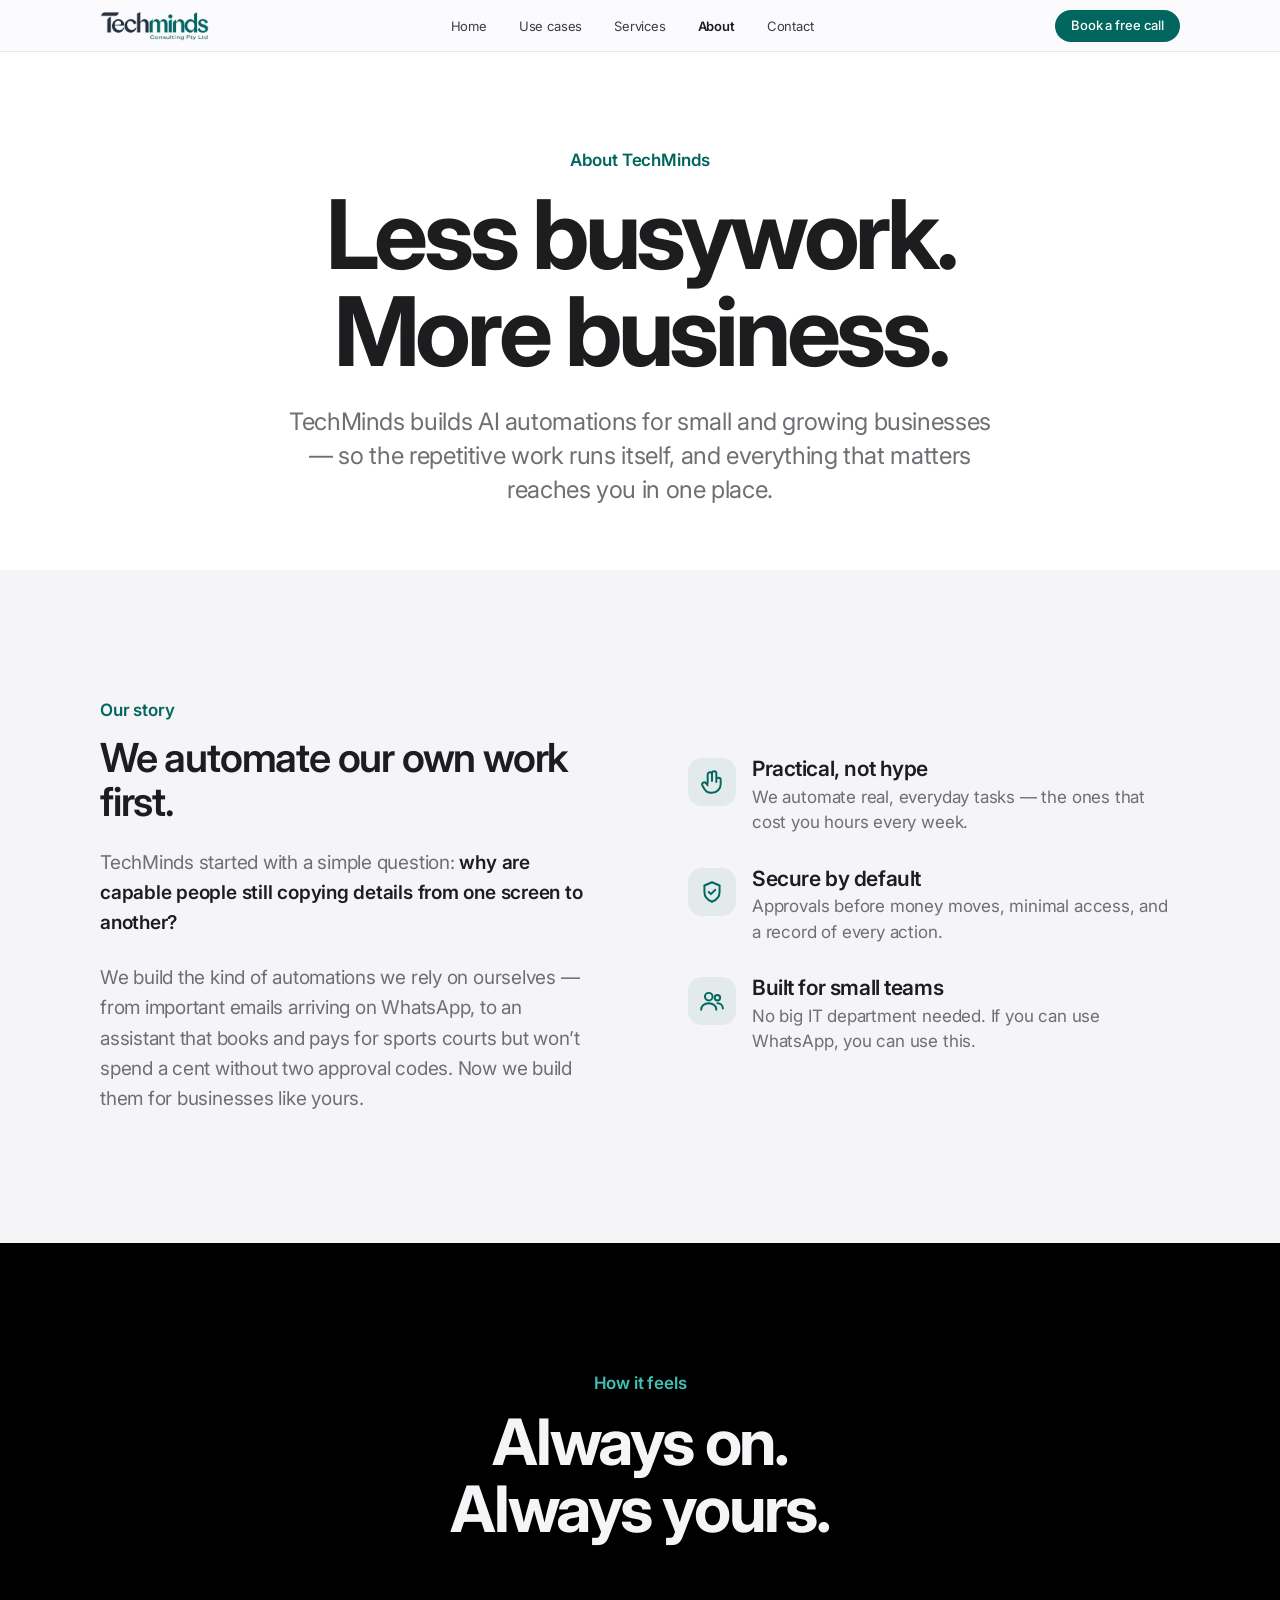
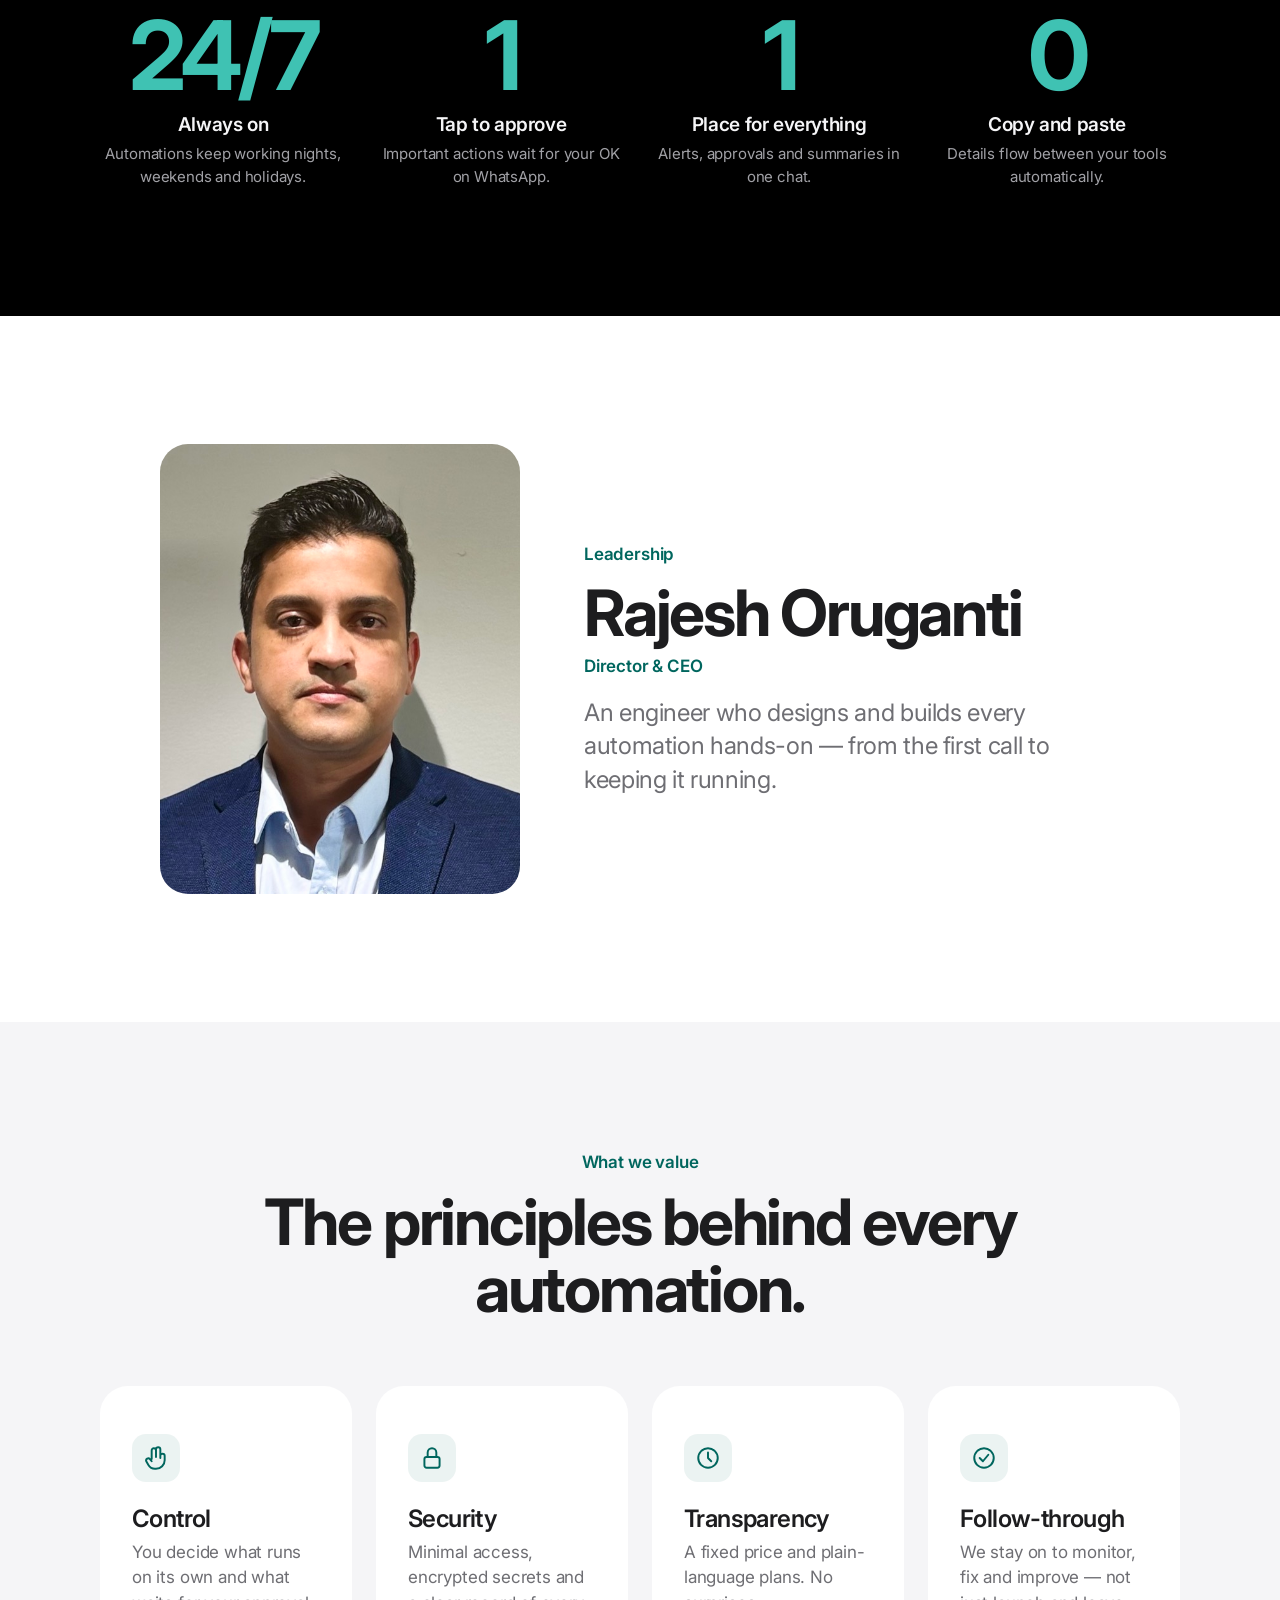
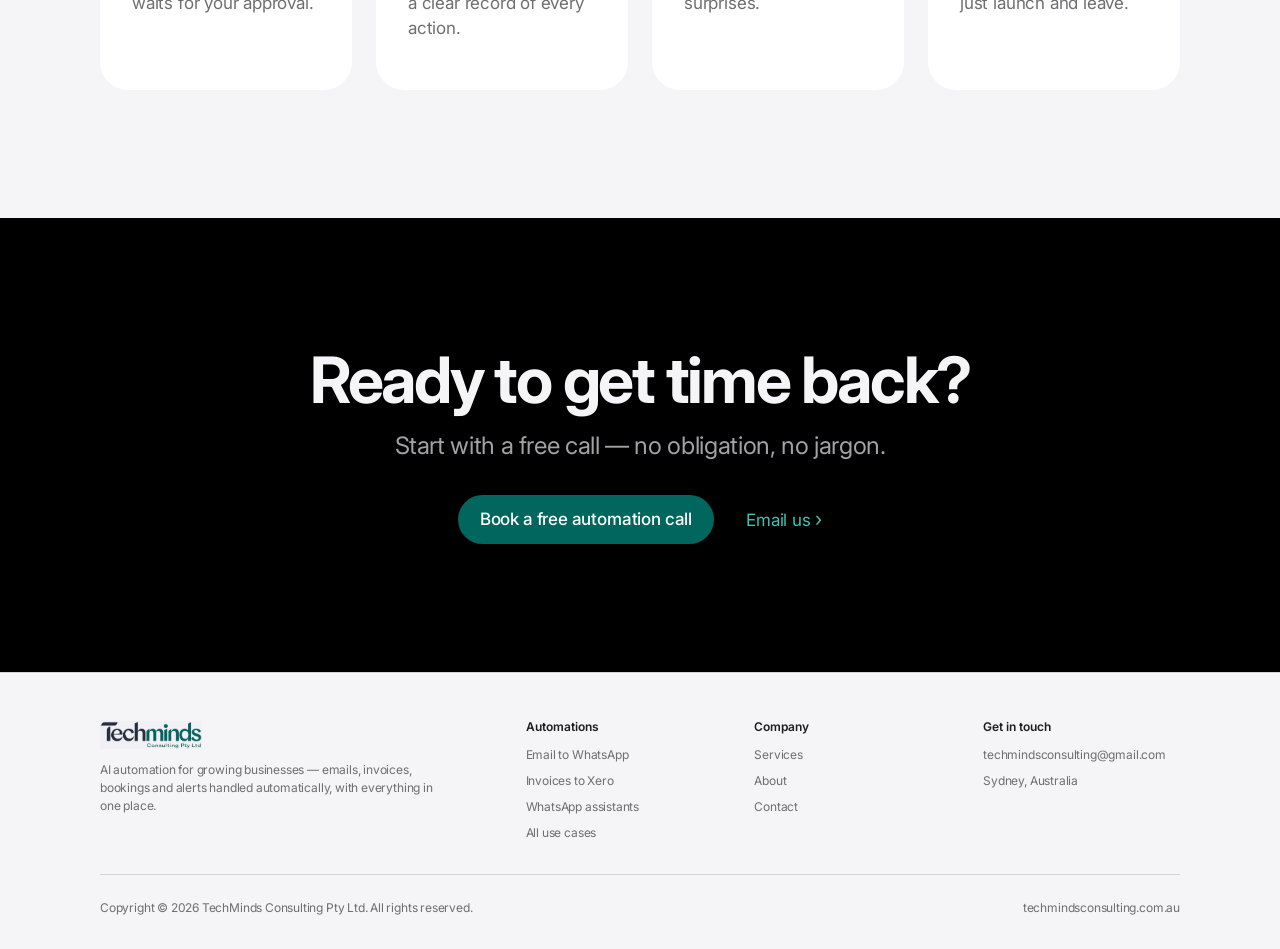
==== commit c6a35a5b: "Reposition the website as AI automation services The business is AI automation, not software design." ====
--- a/site/about.html
+++ b/site/about.html
@@ -4,11 +4,11 @@
   <meta charset="utf-8" />
   <meta name="viewport" content="width=device-width, initial-scale=1" />
   <title>About — TechMinds Consulting</title>
-  <meta name="description" content="TechMinds Consulting is a Sydney IT consultancy built around one accountable, senior team." />
+  <meta name="description" content="TechMinds Consulting builds secure AI automations for small and growing businesses in Sydney." />
   <meta name="theme-color" content="#fbfbfd" />
   <link rel="icon" href="assets/logo.png" />
   <meta property="og:title" content="About — TechMinds Consulting" />
-  <meta property="og:description" content="TechMinds Consulting is a Sydney IT consultancy built around one accountable, senior team." />
+  <meta property="og:description" content="TechMinds Consulting builds secure AI automations for small and growing businesses in Sydney." />
   <meta property="og:image" content="https://techmindsconsulting.com.au/assets/logo.png" />
   <link rel="canonical" href="https://techmindsconsulting.com.au/about.html" />
   <link rel="preconnect" href="https://fonts.googleapis.com" />
@@ -27,12 +27,13 @@
       <nav aria-label="Main">
         <ul class="nav-links" id="nav-links">
           <li><a href="index.html">Home</a></li>
+          <li><a href="use-cases.html">Use cases</a></li>
           <li><a href="services.html">Services</a></li>
           <li><a href="about.html">About</a></li>
           <li><a href="contact.html">Contact</a></li>
         </ul>
       </nav>
-      <a href="contact.html" class="btn btn-primary nav-cta">Book a consultation</a>
+      <a href="contact.html" class="btn btn-primary nav-cta">Book a free call</a>
       <button class="nav-toggle" type="button" aria-controls="nav-links" aria-expanded="false" aria-label="Open menu">
         <svg width="20" height="20" viewBox="0 0 20 20" aria-hidden="true"><path d="M2 6h16M2 14h16" stroke="currentColor" stroke-width="1.6" stroke-linecap="round"/></svg>
       </button>
@@ -44,8 +45,8 @@
     <section class="page-hero">
       <div class="container">
         <span class="eyebrow reveal">About TechMinds</span>
-        <h1 class="display reveal reveal-delay-1">One team.<br />Start to finish.</h1>
-        <p class="lede reveal reveal-delay-2">We started TechMinds because too many businesses get handed between sales, design and development teams who’ve never spoken to each other.</p>
+        <h1 class="display reveal reveal-delay-1">Less busywork.<br />More business.</h1>
+        <p class="lede reveal reveal-delay-2">TechMinds builds AI automations for small and growing businesses — so the repetitive work runs itself, and everything that matters reaches you in one place.</p>
       </div>
     </section>
 
@@ -53,14 +54,14 @@
       <div class="container split">
         <div class="prose reveal">
           <span class="eyebrow">Our story</span>
-          <h2 class="title" id="story" style="margin-bottom: 24px;">The people who scope it, build it.</h2>
-          <p>TechMinds is an IT consulting practice built around a simple idea: <strong>the people who scope your project should be the same people who design it, build it and keep it running.</strong></p>
-          <p>No hand-offs. No “that was the last team’s decision”. No agency churn. We work with businesses that need custom software and the cloud infrastructure underneath it — and want a partner who stays accountable after launch.</p>
+          <h2 class="title" id="story" style="margin-bottom: 24px;">We automate our own work first.</h2>
+          <p>TechMinds started with a simple question: <strong>why are capable people still copying details from one screen to another?</strong></p>
+          <p>We build the kind of automations we rely on ourselves — from important emails arriving on WhatsApp, to an assistant that books and pays for sports courts but won’t spend a cent without two approval codes. Now we build them for businesses like yours.</p>
         </div>
         <ul class="points reveal reveal-delay-1">
-          <li><div class="icon"><svg viewBox="0 0 24 24" fill="none" stroke="currentColor" stroke-width="1.8" stroke-linecap="round" stroke-linejoin="round" aria-hidden="true"><circle cx="12" cy="8" r="4"/><path d="M4 21c0-4 4-7 8-7s8 3 8 7"/></svg></div><div><h3>Senior by default</h3><p>Every engagement is staffed by senior engineers and architects — not routed to whoever’s free.</p></div></li>
-          <li><div class="icon"><svg viewBox="0 0 24 24" fill="none" stroke="currentColor" stroke-width="1.8" stroke-linecap="round" stroke-linejoin="round" aria-hidden="true"><path d="M12 3l7 3v6c0 4.5-3 7.5-7 9-4-1.5-7-4.5-7-9V6l7-3z"/><path d="M9 12l2 2 4-4"/></svg></div><div><h3>Accountable end to end</h3><p>The team that designs your system is the team that ships and supports it.</p></div></li>
-          <li><div class="icon"><svg viewBox="0 0 24 24" fill="none" stroke="currentColor" stroke-width="1.8" stroke-linecap="round" stroke-linejoin="round" aria-hidden="true"><rect x="4" y="3" width="16" height="18" rx="3"/><path d="M8 8h8M8 12h8M8 16h5"/></svg></div><div><h3>Plain-language scoping</h3><p>Fixed-scope proposals you can actually read, with milestones that mean something.</p></div></li>
+          <li><div class="icon"><svg viewBox="0 0 24 24" fill="none" stroke="currentColor" stroke-width="1.8" stroke-linecap="round" stroke-linejoin="round" aria-hidden="true"><path d="M8 13V5a2 2 0 0 1 4 0v6M12 11V4a2 2 0 0 1 4 0v8M16 10a2 2 0 0 1 4 0v4a8 8 0 0 1-8 8h-1a7 7 0 0 1-6-3.5L3 15a2 2 0 0 1 3.4-2L8 15"/></svg></div><div><h3>Practical, not hype</h3><p>We automate real, everyday tasks — the ones that cost you hours every week.</p></div></li>
+          <li><div class="icon"><svg viewBox="0 0 24 24" fill="none" stroke="currentColor" stroke-width="1.8" stroke-linecap="round" stroke-linejoin="round" aria-hidden="true"><path d="M12 3l7 3v6c0 4.5-3 7.5-7 9-4-1.5-7-4.5-7-9V6l7-3z"/><path d="M9 12l2 2 4-4"/></svg></div><div><h3>Secure by default</h3><p>Approvals before money moves, minimal access, and a record of every action.</p></div></li>
+          <li><div class="icon"><svg viewBox="0 0 24 24" fill="none" stroke="currentColor" stroke-width="1.8" stroke-linecap="round" stroke-linejoin="round" aria-hidden="true"><circle cx="9" cy="8" r="3.5"/><path d="M2 20c0-3.5 3-6 7-6s7 2.5 7 6"/><circle cx="17" cy="9" r="2.5"/><path d="M17 14c3 0 5 2 5 5"/></svg></div><div><h3>Built for small teams</h3><p>No big IT department needed. If you can use WhatsApp, you can use this.</p></div></li>
         </ul>
       </div>
     </section>
@@ -68,14 +69,14 @@
     <section class="section on-dark" aria-labelledby="glance">
       <div class="container">
         <div class="section-head reveal">
-          <span class="eyebrow">At a glance</span>
-          <h2 class="headline" id="glance">Small by design.<br />Accountable by default.</h2>
+          <span class="eyebrow">How it feels</span>
+          <h2 class="headline" id="glance">Always on.<br />Always yours.</h2>
         </div>
         <div class="stats reveal">
-          <div class="stat"><div class="stat-num">3</div><h3>Disciplines</h3><p>Design, development and cloud, under one roof.</p></div>
-          <div class="stat"><div class="stat-num">3</div><h3>Major clouds</h3><p>AWS, Azure and Google Cloud.</p></div>
-          <div class="stat"><div class="stat-num">5</div><h3>Step process</h3><p>From discovery call to launch and beyond.</p></div>
-          <div class="stat"><div class="stat-num">1</div><h3>Accountable team</h3><p>The people who scope it, build and run it.</p></div>
+          <div class="stat"><div class="stat-num">24/7</div><h3>Always on</h3><p>Automations keep working nights, weekends and holidays.</p></div>
+          <div class="stat"><div class="stat-num">1</div><h3>Tap to approve</h3><p>Important actions wait for your OK on WhatsApp.</p></div>
+          <div class="stat"><div class="stat-num">1</div><h3>Place for everything</h3><p>Alerts, approvals and summaries in one chat.</p></div>
+          <div class="stat"><div class="stat-num">0</div><h3>Copy and paste</h3><p>Details flow between your tools automatically.</p></div>
         </div>
       </div>
     </section>
@@ -88,7 +89,7 @@
             <span class="eyebrow">Leadership</span>
             <h2 class="headline" id="leader">Rajesh Oruganti</h2>
             <p class="role">Director &amp; CEO</p>
-            <p class="lede">Leads TechMinds’ engagement strategy and technical direction — and stays hands-on with the engineering, rather than managing from a distance.</p>
+            <p class="lede">An engineer who designs and builds every automation hands-on — from the first call to keeping it running.</p>
           </div>
         </div>
       </div>
@@ -98,22 +99,25 @@
       <div class="container">
         <div class="section-head reveal">
           <span class="eyebrow">What we value</span>
-          <h2 class="headline" id="values">The principles behind every engagement.</h2>
+          <h2 class="headline" id="values">The principles behind every automation.</h2>
         </div>
-        <div class="grid grid-4">
-          <article class="card reveal"><div class="icon"><svg viewBox="0 0 24 24" fill="none" stroke="currentColor" stroke-width="1.8" stroke-linecap="round" stroke-linejoin="round" aria-hidden="true"><path d="M12 3l2.7 5.6 6.1.9-4.4 4.3 1 6.1L12 17l-5.4 2.9 1-6.1-4.4-4.3 6.1-.9z"/></svg></div><h3>Craft</h3><p>We build systems we’d be comfortable maintaining ourselves — because often, we are.</p></article>
-          <article class="card reveal reveal-delay-1"><div class="icon"><svg viewBox="0 0 24 24" fill="none" stroke="currentColor" stroke-width="1.8" stroke-linecap="round" stroke-linejoin="round" aria-hidden="true"><circle cx="12" cy="12" r="9"/><path d="M12 7v5l3 3"/></svg></div><h3>Transparency</h3><p>Fixed scope, clear timelines, and no invoices that need explaining.</p></article>
-          <article class="card reveal reveal-delay-2"><div class="icon"><svg viewBox="0 0 24 24" fill="none" stroke="currentColor" stroke-width="1.8" stroke-linecap="round" stroke-linejoin="round" aria-hidden="true"><circle cx="12" cy="12" r="9"/><path d="M8 12l3 3 5-6"/></svg></div><h3>Follow-through</h3><p>We stay engaged after launch: monitoring, support and the next iteration.</p></article>
-          <article class="card reveal reveal-delay-3"><div class="icon"><svg viewBox="0 0 24 24" fill="none" stroke="currentColor" stroke-width="1.8" stroke-linecap="round" stroke-linejoin="round" aria-hidden="true"><path d="M14.7 6.3a4 4 0 0 0-5.4 5.4L3 18l3 3 6.3-6.3a4 4 0 0 0 5.4-5.4l-2.4 2.4-2.6-.4-.4-2.6z"/></svg></div><h3>Pragmatism</h3><p>The right tool for the job — not whatever’s trendiest or easiest to bill.</p></article>
-        </div>
+<div class="grid grid-4">
+<article class="card reveal"><div class="icon"><svg viewBox="0 0 24 24" fill="none" stroke="currentColor" stroke-width="1.8" stroke-linecap="round" stroke-linejoin="round" aria-hidden="true"><path d="M8 13V5a2 2 0 0 1 4 0v6M12 11V4a2 2 0 0 1 4 0v8M16 10a2 2 0 0 1 4 0v4a8 8 0 0 1-8 8h-1a7 7 0 0 1-6-3.5L3 15a2 2 0 0 1 3.4-2L8 15"/></svg></div><h3>Control</h3><p>You decide what runs on its own and what waits for your approval.</p></article>
+<article class="card reveal reveal-delay-1"><div class="icon"><svg viewBox="0 0 24 24" fill="none" stroke="currentColor" stroke-width="1.8" stroke-linecap="round" stroke-linejoin="round" aria-hidden="true"><rect x="5" y="11" width="14" height="10" rx="2"/><path d="M8 11V7a4 4 0 0 1 8 0v4"/></svg></div><h3>Security</h3><p>Minimal access, encrypted secrets and a clear record of every action.</p></article>
+<article class="card reveal reveal-delay-2"><div class="icon"><svg viewBox="0 0 24 24" fill="none" stroke="currentColor" stroke-width="1.8" stroke-linecap="round" stroke-linejoin="round" aria-hidden="true"><circle cx="12" cy="12" r="9"/><path d="M12 7v5l3 3"/></svg></div><h3>Transparency</h3><p>A fixed price and plain-language plans. No surprises.</p></article>
+<article class="card reveal"><div class="icon"><svg viewBox="0 0 24 24" fill="none" stroke="currentColor" stroke-width="1.8" stroke-linecap="round" stroke-linejoin="round" aria-hidden="true"><circle cx="12" cy="12" r="9"/><path d="M8 12l3 3 5-6"/></svg></div><h3>Follow-through</h3><p>We stay on to monitor, fix and improve — not just launch and leave.</p></article>
+</div>
       </div>
     </section>
 
-    <section class="section on-dark closing" aria-labelledby="work">
+    <section class="section on-dark closing" aria-labelledby="closing">
       <div class="container reveal">
-        <h2 class="headline" id="work">Want to work with a team like this?</h2>
-        <p class="lede">Start with a free discovery call — no obligation, no sales script.</p>
-        <div class="cta-row"><a href="contact.html" class="btn btn-primary">Book a free consultation</a></div>
+        <h2 class="headline" id="closing">Ready to get time back?</h2>
+        <p class="lede">Start with a free call — no obligation, no jargon.</p>
+        <div class="cta-row">
+          <a href="contact.html" class="btn btn-primary">Book a free automation call</a>
+          <a href="mailto:techmindsconsulting@gmail.com" class="link-more">Email us</a>
+        </div>
       </div>
     </section>
   </main>
@@ -123,19 +127,21 @@
       <div class="footer-top">
         <div class="footer-brand">
           <img src="assets/logo.png" alt="TechMinds Consulting" width="102" height="28" loading="lazy" />
-          <p>Software design, development and cloud services for growing businesses — designed, built and run by one accountable team.</p>
+          <p>AI automation for growing businesses — emails, invoices, bookings and alerts handled automatically, with everything in one place.</p>
         </div>
         <div>
-          <h2>Services</h2>
+          <h2>Automations</h2>
           <ul>
-            <li><a href="services.html#software-design">Software Design</a></li>
-            <li><a href="services.html#software-development">Software Development</a></li>
-            <li><a href="services.html#cloud-services">Cloud Services</a></li>
+            <li><a href="use-cases.html#email-to-whatsapp">Email to WhatsApp</a></li>
+            <li><a href="use-cases.html#invoice-to-xero">Invoices to Xero</a></li>
+            <li><a href="use-cases.html#whatsapp-assistant">WhatsApp assistants</a></li>
+            <li><a href="use-cases.html">All use cases</a></li>
           </ul>
         </div>
         <div>
           <h2>Company</h2>
           <ul>
+            <li><a href="services.html">Services</a></li>
             <li><a href="about.html">About</a></li>
             <li><a href="contact.html">Contact</a></li>
           </ul>
--- a/site/css/style.css
+++ b/site/css/style.css
@@ -167,7 +167,6 @@
 
 .hero { padding: var(--s-9) 0 0; text-align: center; overflow: hidden; }
 .hero .lede { max-width: 720px; margin: var(--s-5) auto 0; }
-.hero-art { margin: var(--s-8) auto 0; }
 
 .page-hero { padding: var(--s-9) 0 var(--s-8); text-align: center; }
 .page-hero .lede { max-width: 720px; margin: var(--s-5) auto 0; }
@@ -181,42 +180,8 @@
 
 /* ---------------------------------------------------------------- illustrations */
 
-.window {
-  position: relative;
-  width: min(980px, 100% - 48px); margin-inline: auto;
-  border-radius: var(--radius-lg) var(--radius-lg) 0 0;
-  background: linear-gradient(160deg, #0f1722 0%, #13212e 55%, #0b3b37 100%);
-  box-shadow: 0 40px 80px -30px rgba(0, 40, 36, 0.45);
-  padding: var(--s-5) var(--s-5) 0;
-  text-align: left;
-  overflow: hidden;
-}
-.window::before {
-  content: ""; position: absolute; inset: -40% -10% auto auto; width: 70%; height: 120%;
-  background: radial-gradient(closest-side, rgba(63, 194, 179, 0.28), transparent);
-  pointer-events: none;
-}
-.window-bar { display: flex; gap: 8px; margin-bottom: var(--s-5); }
-.window-bar span { width: 12px; height: 12px; border-radius: 50%; background: #3a4554; }
-.window-bar span:nth-child(1) { background: #ff5f57; }
-.window-bar span:nth-child(2) { background: #febc2e; }
-.window-bar span:nth-child(3) { background: #28c840; }
-.window-body { display: grid; grid-template-columns: 1.1fr 1fr; gap: var(--s-6); align-items: end; position: relative; }
-.code {
-  margin: 0; padding-bottom: var(--s-6);
-  font-family: var(--font-mono); font-size: clamp(11px, 1.35vw, 15px); line-height: 1.75;
-  color: #c9d4e0; white-space: pre; overflow: hidden;
-}
-.code .k { color: #ff7ab2; } .code .f { color: #6bdfd2; } .code .s { color: #ffd479; }
-.code .c { color: #6c7986; } .code .n { color: #d9c97c; }
-.diagram { width: 100%; height: auto; }
-
 .tile-art svg { width: 100%; height: auto; }
 .tile-art.padded { padding-bottom: var(--s-9); }
-@media (max-width: 760px) {
-  .window-body { grid-template-columns: 1fr; }
-  .window .diagram { display: none; }
-}
 
 /* ---------------------------------------------------------------- grids & cards */
 
@@ -388,3 +353,57 @@
 @media (max-width: 640px) { .capabilities.two { grid-template-columns: 1fr; } }
 .service-section .section-head { margin-bottom: 0; }
 .service-section .cta-row { margin-top: var(--s-5); }
+
+/* ---------------------------------------------------------------- phone + chat mock (WhatsApp-style) */
+
+.phone {
+  width: min(360px, 100% - 32px); margin: var(--s-8) auto 0;
+  border-radius: 48px; padding: 12px; background: #1d1d1f;
+  box-shadow: 0 50px 100px -40px rgba(0, 40, 36, 0.5), inset 0 0 0 1px #3a3a3c;
+  text-align: left;
+}
+.phone-screen { border-radius: 38px; overflow: hidden; background: #efeae2; }
+.chat-head { display: flex; align-items: center; gap: 10px; padding: 18px 16px 12px; background: #f7f7f7; border-bottom: 1px solid #e5e5ea; }
+.chat-avatar { width: 34px; height: 34px; border-radius: 50%; background: var(--brand); color: #fff; display: grid; place-items: center; font-size: 13px; font-weight: 700; }
+.chat-name { font-size: 15px; font-weight: 600; line-height: 1.2; }
+.chat-sub { font-size: 12px; color: var(--text-2); }
+.chat { display: grid; gap: 8px; padding: 14px 12px 18px; min-height: 420px; align-content: start; }
+.bubble { max-width: 86%; padding: 8px 10px 6px; border-radius: 12px; font-size: 14px; line-height: 1.4; background: #fff; color: #111b21; box-shadow: 0 1px 0.5px rgba(0,0,0,.13); }
+.bubble.me { justify-self: end; background: #d9fdd3; }
+.bubble .tag { display: inline-block; font-size: 11px; font-weight: 700; letter-spacing: .02em; text-transform: uppercase; color: var(--brand); margin-bottom: 2px; }
+.bubble .time { display: block; text-align: right; font-size: 11px; color: #667781; margin-top: 2px; }
+.bubble .btns { display: flex; gap: 6px; margin-top: 8px; }
+.bubble .btns span { flex: 1; text-align: center; font-size: 13px; font-weight: 600; color: #027eb5; border-top: 1px solid #e9edef; padding-top: 6px; }
+
+/* ---------------------------------------------------------------- automation flow: trigger → AI → result */
+
+.flow { display: grid; grid-template-columns: 1fr auto 1fr auto 1fr; align-items: stretch; gap: var(--s-3); margin-top: var(--s-6); }
+.flow-step { background: var(--bg-alt); border-radius: var(--radius); padding: var(--s-5); text-align: left; }
+.bg-alt .flow-step { background: var(--bg); }
+.on-dark .flow-step { background: var(--bg-dark-alt); }
+.flow-step .label { font-size: 12px; font-weight: 600; text-transform: uppercase; letter-spacing: .06em; color: var(--text-3); }
+.flow-step h3 { font-size: 17px; margin: var(--s-2) 0 var(--s-1); letter-spacing: -0.015em; line-height: 1.3; }
+.flow-step p { font-size: 14px; color: var(--text-2); line-height: 1.45; }
+.on-dark .flow-step p { color: var(--text-on-dark-2); }
+.flow-step.ai { box-shadow: inset 0 0 0 1.5px var(--brand); }
+.on-dark .flow-step.ai { box-shadow: inset 0 0 0 1.5px var(--brand-on-dark); }
+.flow-arrow { display: grid; place-items: center; color: var(--brand); }
+.on-dark .flow-arrow { color: var(--brand-on-dark); }
+.flow-arrow svg { width: 22px; height: 22px; }
+@media (max-width: 760px) {
+  .flow { grid-template-columns: 1fr; }
+  .flow-arrow svg { transform: rotate(90deg); }
+}
+
+/* Use-case blocks (use-cases page) */
+.usecase { padding: var(--s-9) 0; }
+.usecase + .usecase { border-top: 1px solid var(--border); }
+.usecase .section-head { margin-bottom: 0; text-align: left; margin-inline: 0; max-width: 760px; }
+.before-after { display: grid; grid-template-columns: 1fr 1fr; gap: var(--s-5); margin-top: var(--s-5); }
+@media (max-width: 760px) { .before-after { grid-template-columns: 1fr; } }
+.before-after div { border-radius: var(--radius); padding: var(--s-5); background: var(--bg-alt); }
+.bg-alt .before-after div { background: var(--bg); }
+.before-after .after, .bg-alt .before-after .after { background: rgba(0, 102, 94, 0.07); }
+.before-after h3 { font-size: 13px; font-weight: 600; text-transform: uppercase; letter-spacing: .06em; color: var(--text-2); margin-bottom: var(--s-2); }
+.before-after .after h3 { color: var(--brand); }
+.before-after p { font-size: 16px; color: var(--text); }
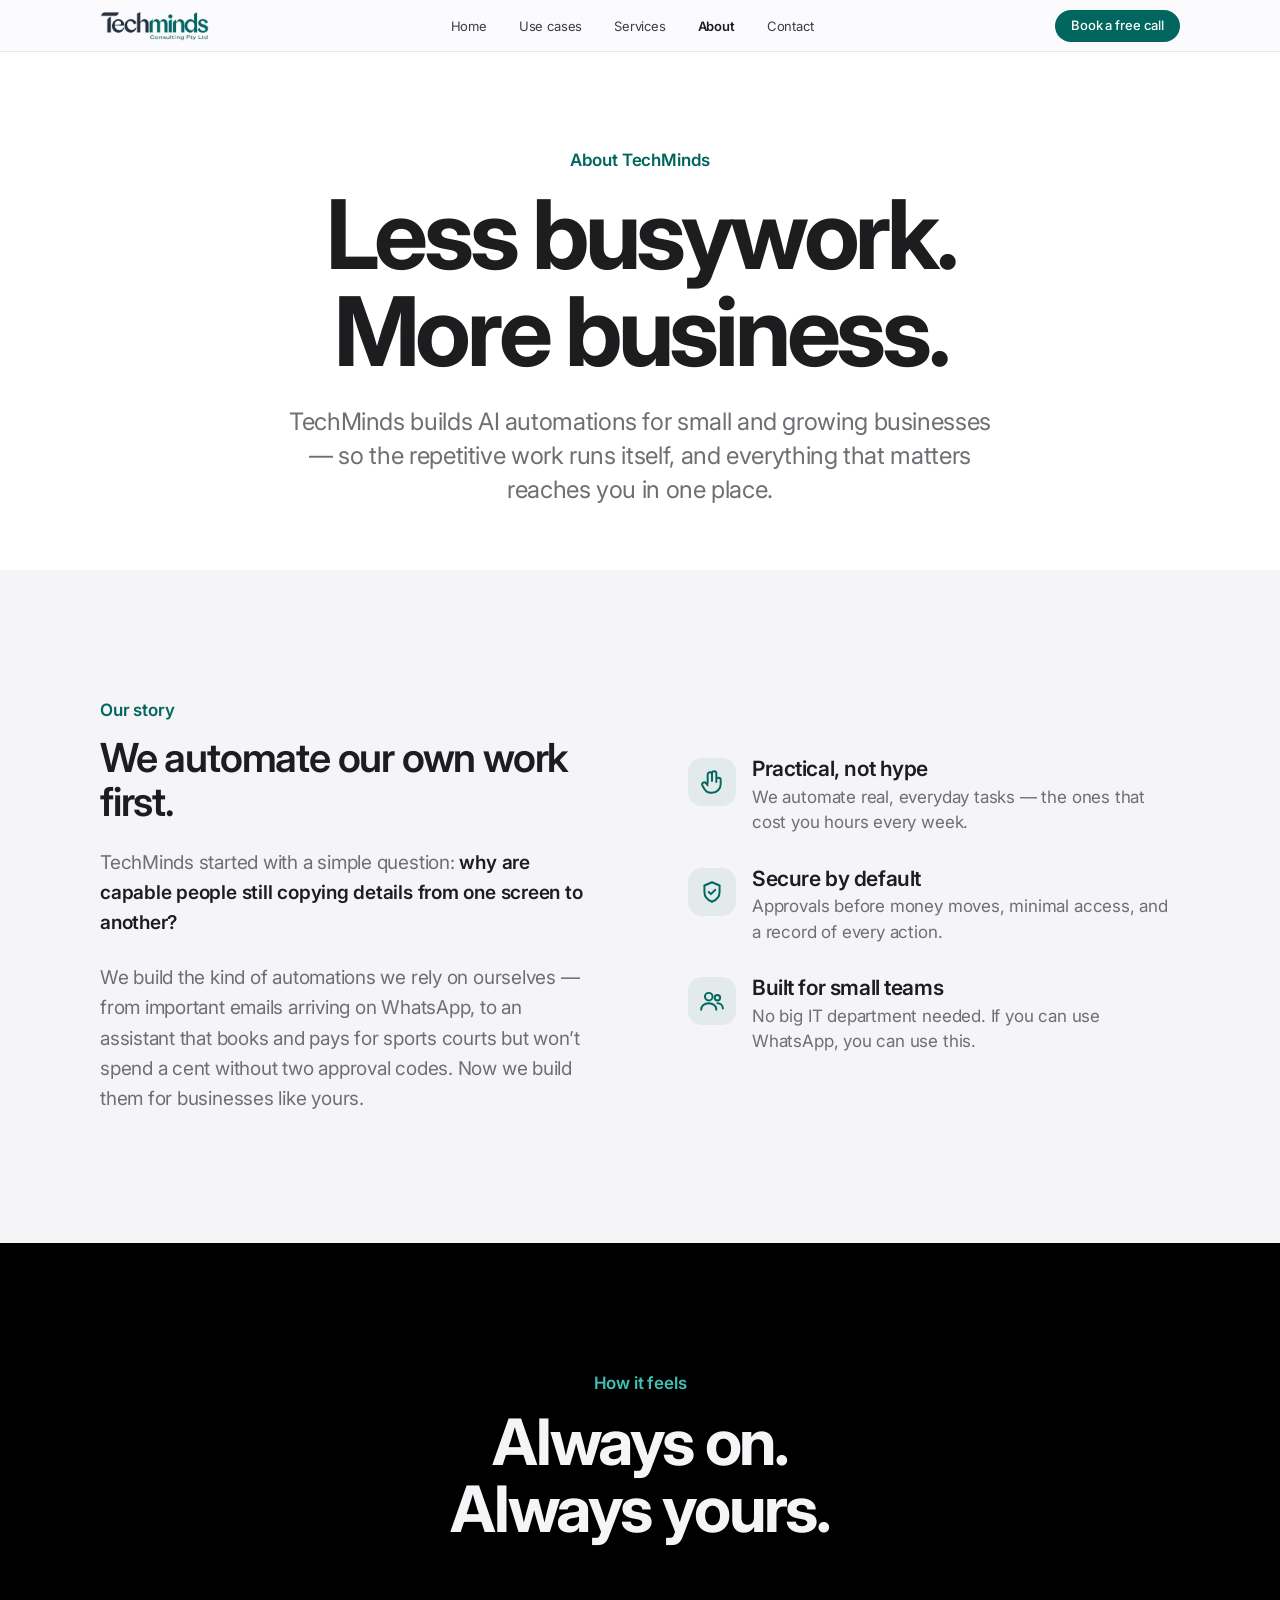
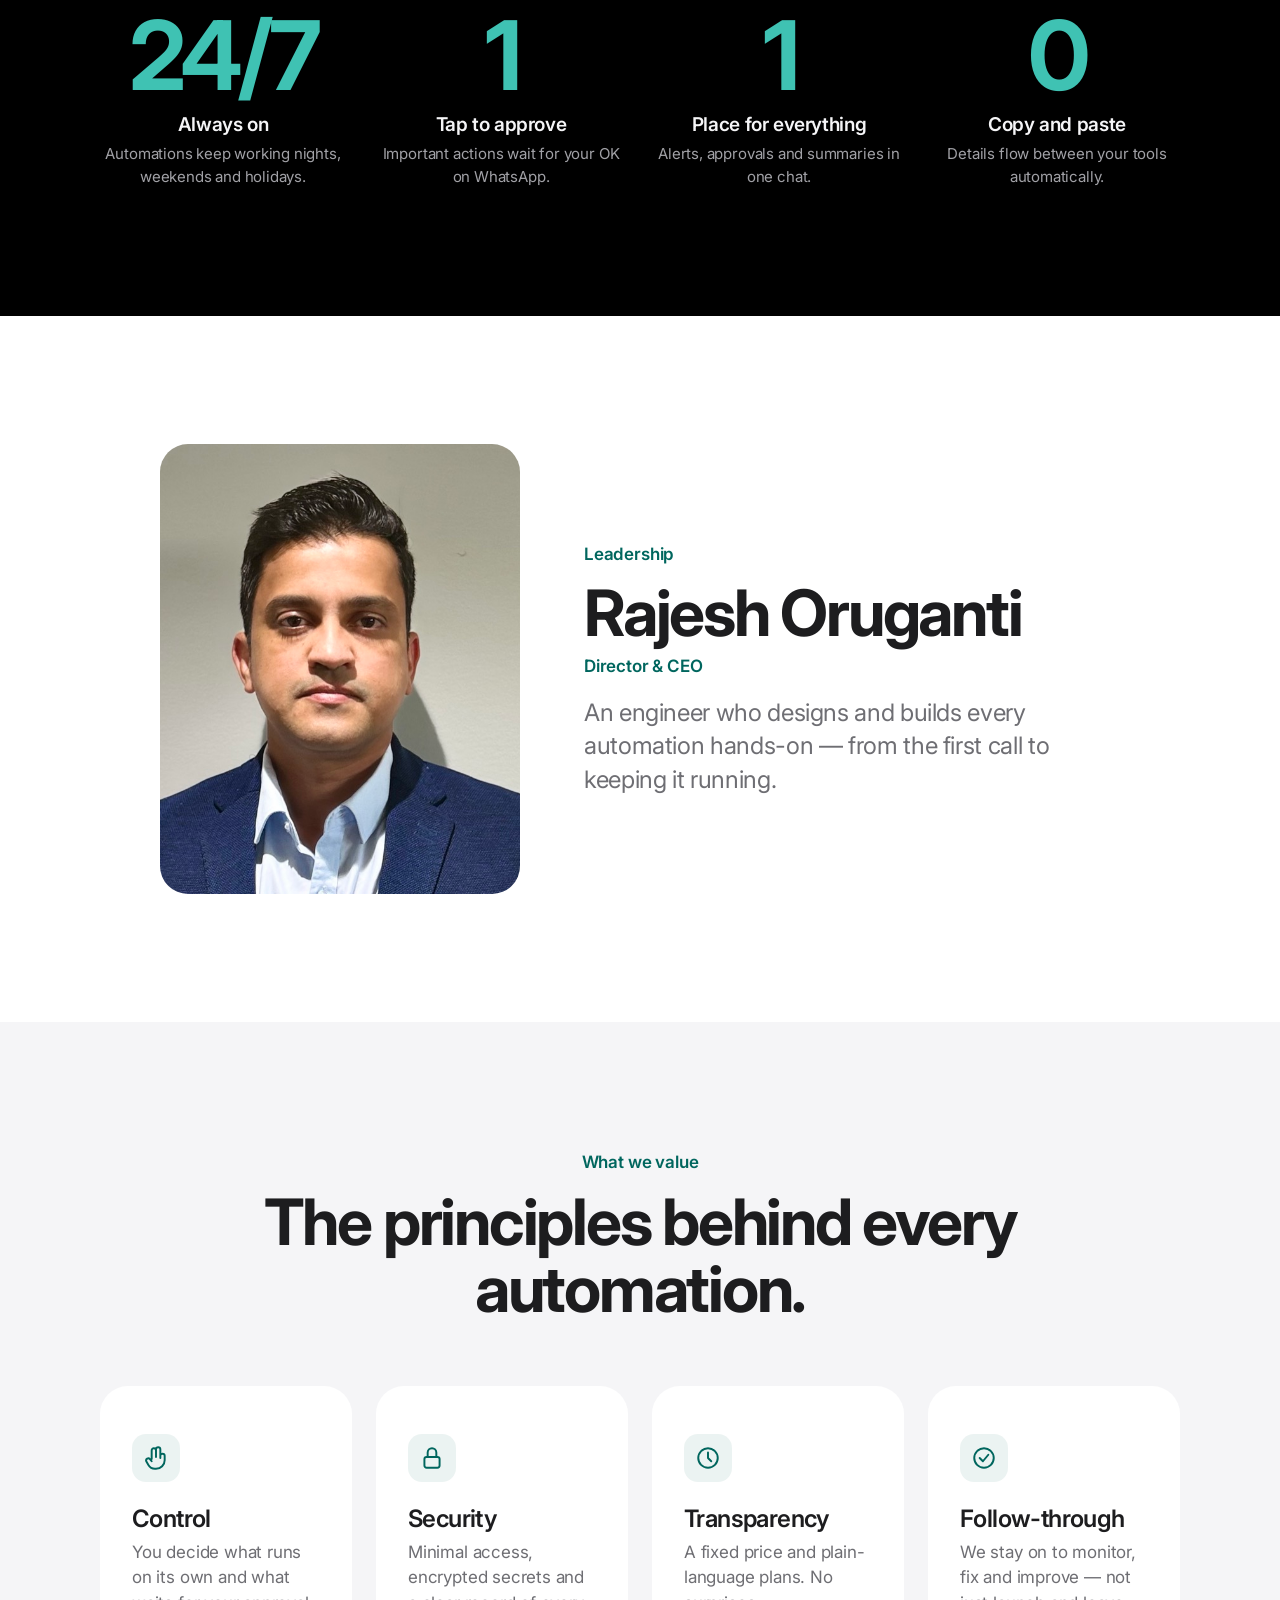
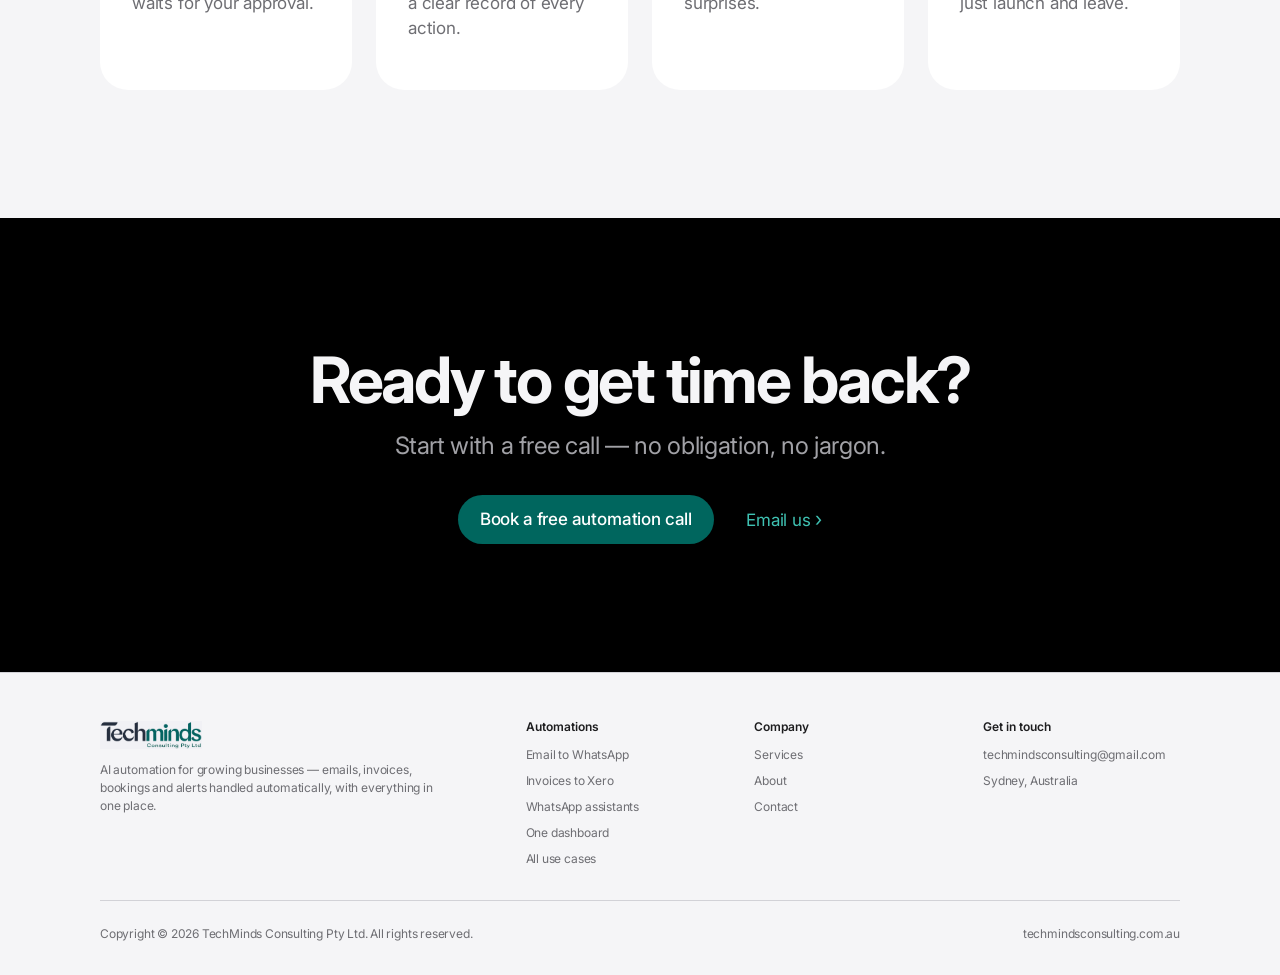
==== commit 27c60b45: "Add the "one dashboard" automation A single live dashboard of every asset and liability (bank accoun" ====
--- a/site/about.html
+++ b/site/about.html
@@ -135,6 +135,7 @@
             <li><a href="use-cases.html#email-to-whatsapp">Email to WhatsApp</a></li>
             <li><a href="use-cases.html#invoice-to-xero">Invoices to Xero</a></li>
             <li><a href="use-cases.html#whatsapp-assistant">WhatsApp assistants</a></li>
+            <li><a href="use-cases.html#one-dashboard">One dashboard</a></li>
             <li><a href="use-cases.html">All use cases</a></li>
           </ul>
         </div>
--- a/site/css/style.css
+++ b/site/css/style.css
@@ -407,3 +407,38 @@
 .before-after h3 { font-size: 13px; font-weight: 600; text-transform: uppercase; letter-spacing: .06em; color: var(--text-2); margin-bottom: var(--s-2); }
 .before-after .after h3 { color: var(--brand); }
 .before-after p { font-size: 16px; color: var(--text); }
+
+/* ---------------------------------------------------------------- dashboard mock (one-dashboard use case) */
+
+.dash {
+  width: min(980px, 100% - 48px); margin: var(--s-7) auto 0;
+  background: var(--bg); color: var(--text); text-align: left;
+  border-radius: var(--radius-lg); padding: var(--s-6);
+  box-shadow: 0 40px 80px -30px rgba(0, 0, 0, 0.6);
+}
+.dash-head { display: flex; flex-wrap: wrap; justify-content: space-between; align-items: baseline; gap: var(--s-2); margin-bottom: var(--s-5); }
+.dash-title { font-size: 19px; font-weight: 600; letter-spacing: -0.02em; }
+.dash-meta { font-size: 13px; color: var(--text-2); display: inline-flex; align-items: center; gap: 6px; }
+.dash-meta::before { content: ""; width: 8px; height: 8px; border-radius: 50%; background: #28c840; }
+.kpis { display: grid; grid-template-columns: 1.3fr 1fr 1fr; gap: var(--s-4); }
+.kpi { background: var(--bg-alt); border-radius: var(--radius); padding: var(--s-5); }
+.kpi .k { font-size: 13px; color: var(--text-2); }
+.kpi .v { font-size: clamp(24px, 3.2vw, 36px); font-weight: 700; letter-spacing: -0.035em; line-height: 1.15; margin-top: 4px; font-variant-numeric: tabular-nums; }
+.kpi .d { font-size: 13px; font-weight: 600; color: var(--brand); margin-top: 2px; }
+.kpi.net { background: linear-gradient(135deg, #00665e, #0b3b37); color: #fff; }
+.kpi.net .k, .kpi.net .d { color: rgba(255, 255, 255, 0.8); }
+.kpi svg { width: 100%; height: 36px; margin-top: var(--s-2); }
+.ledger { display: grid; grid-template-columns: 1fr 1fr; gap: var(--s-6); margin-top: var(--s-6); }
+.ledger h3 { font-size: 13px; font-weight: 600; text-transform: uppercase; letter-spacing: .06em; color: var(--text-2); margin-bottom: var(--s-3); }
+.ledger ul { list-style: none; margin: 0; padding: 0; display: grid; gap: var(--s-3); }
+.ledger li { display: grid; grid-template-columns: 1fr auto; gap: 4px var(--s-3); font-size: 15px; }
+.ledger .amt { font-weight: 600; font-variant-numeric: tabular-nums; }
+.ledger .src { font-size: 12px; color: var(--text-3); }
+.bar { grid-column: 1 / -1; height: 6px; border-radius: 3px; background: var(--bg-alt); overflow: hidden; }
+.bar span { display: block; height: 100%; border-radius: 3px; background: var(--brand); }
+.liabilities .bar span { background: #c2410c; }
+.dash-note { font-size: 12px; color: var(--text-3); margin-top: var(--s-5); text-align: center; }
+@media (max-width: 760px) {
+  .dash { padding: var(--s-5); }
+  .kpis, .ledger { grid-template-columns: 1fr; }
+}
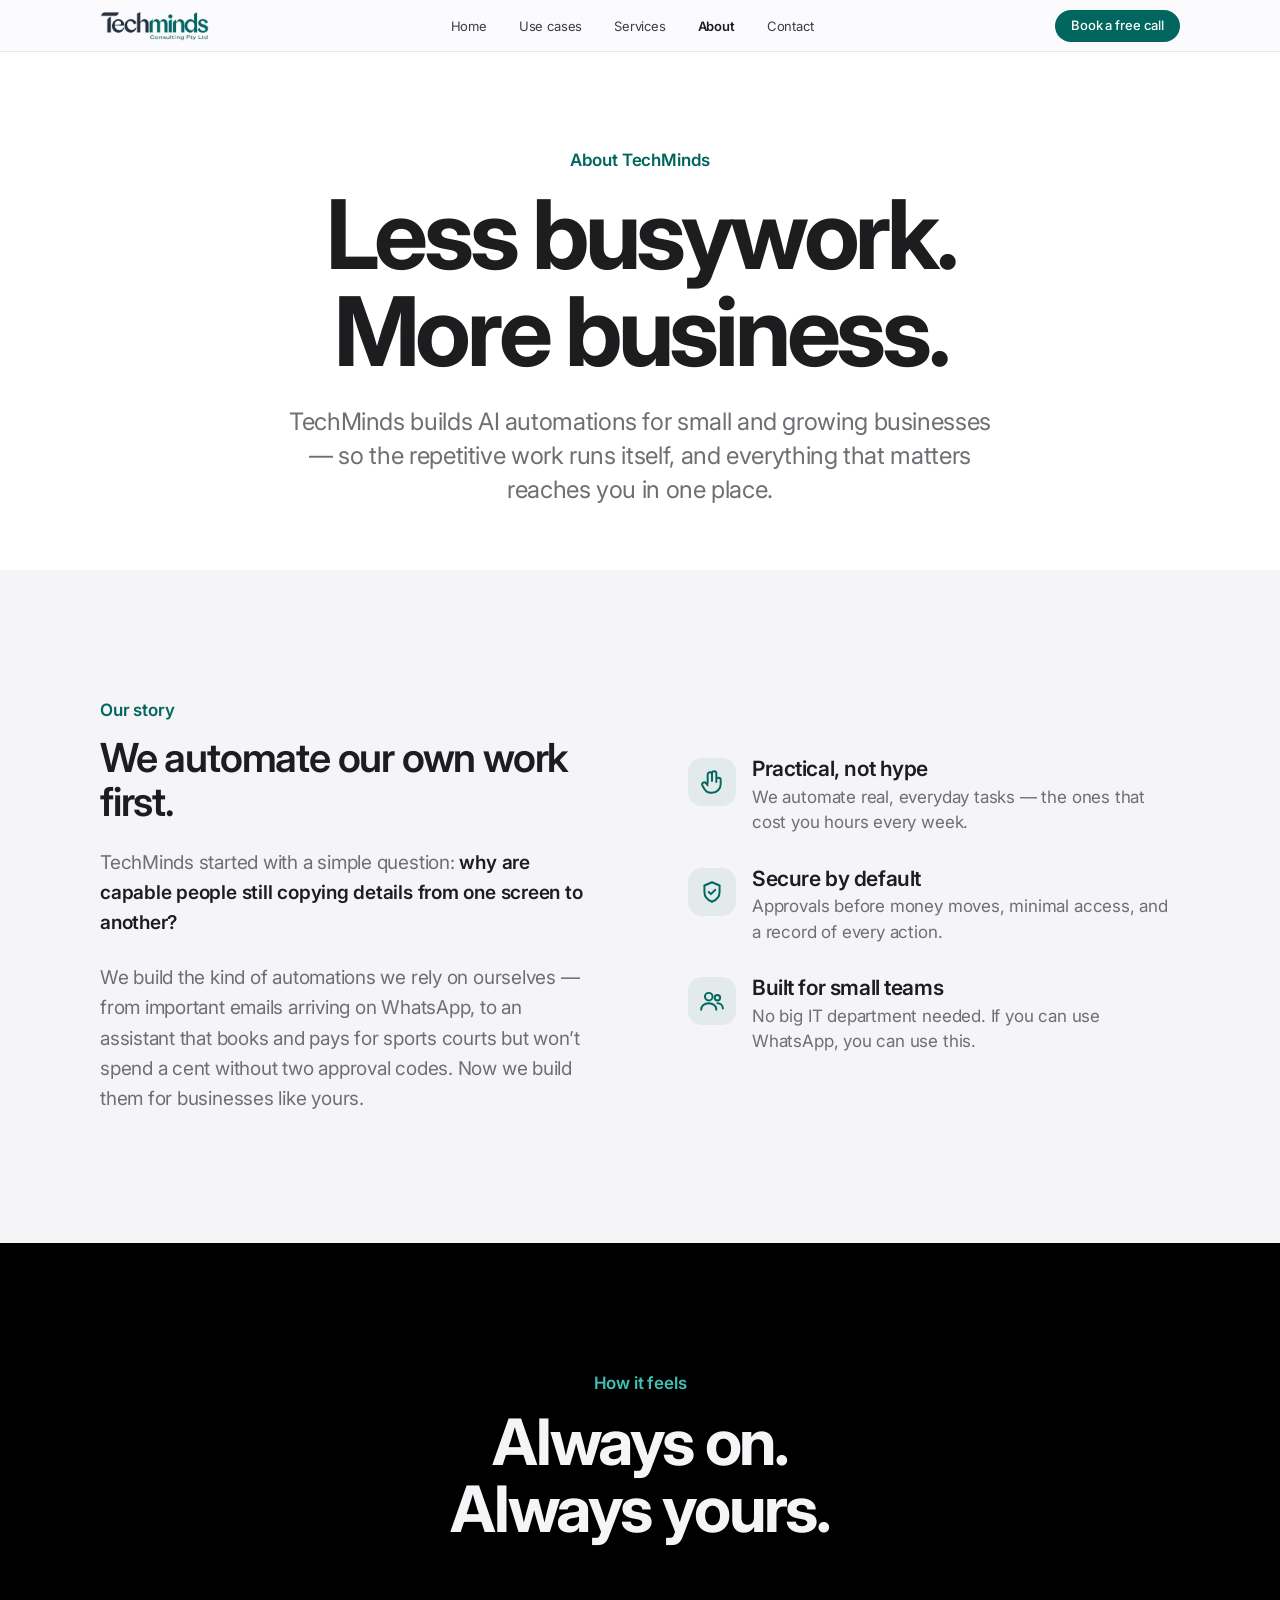
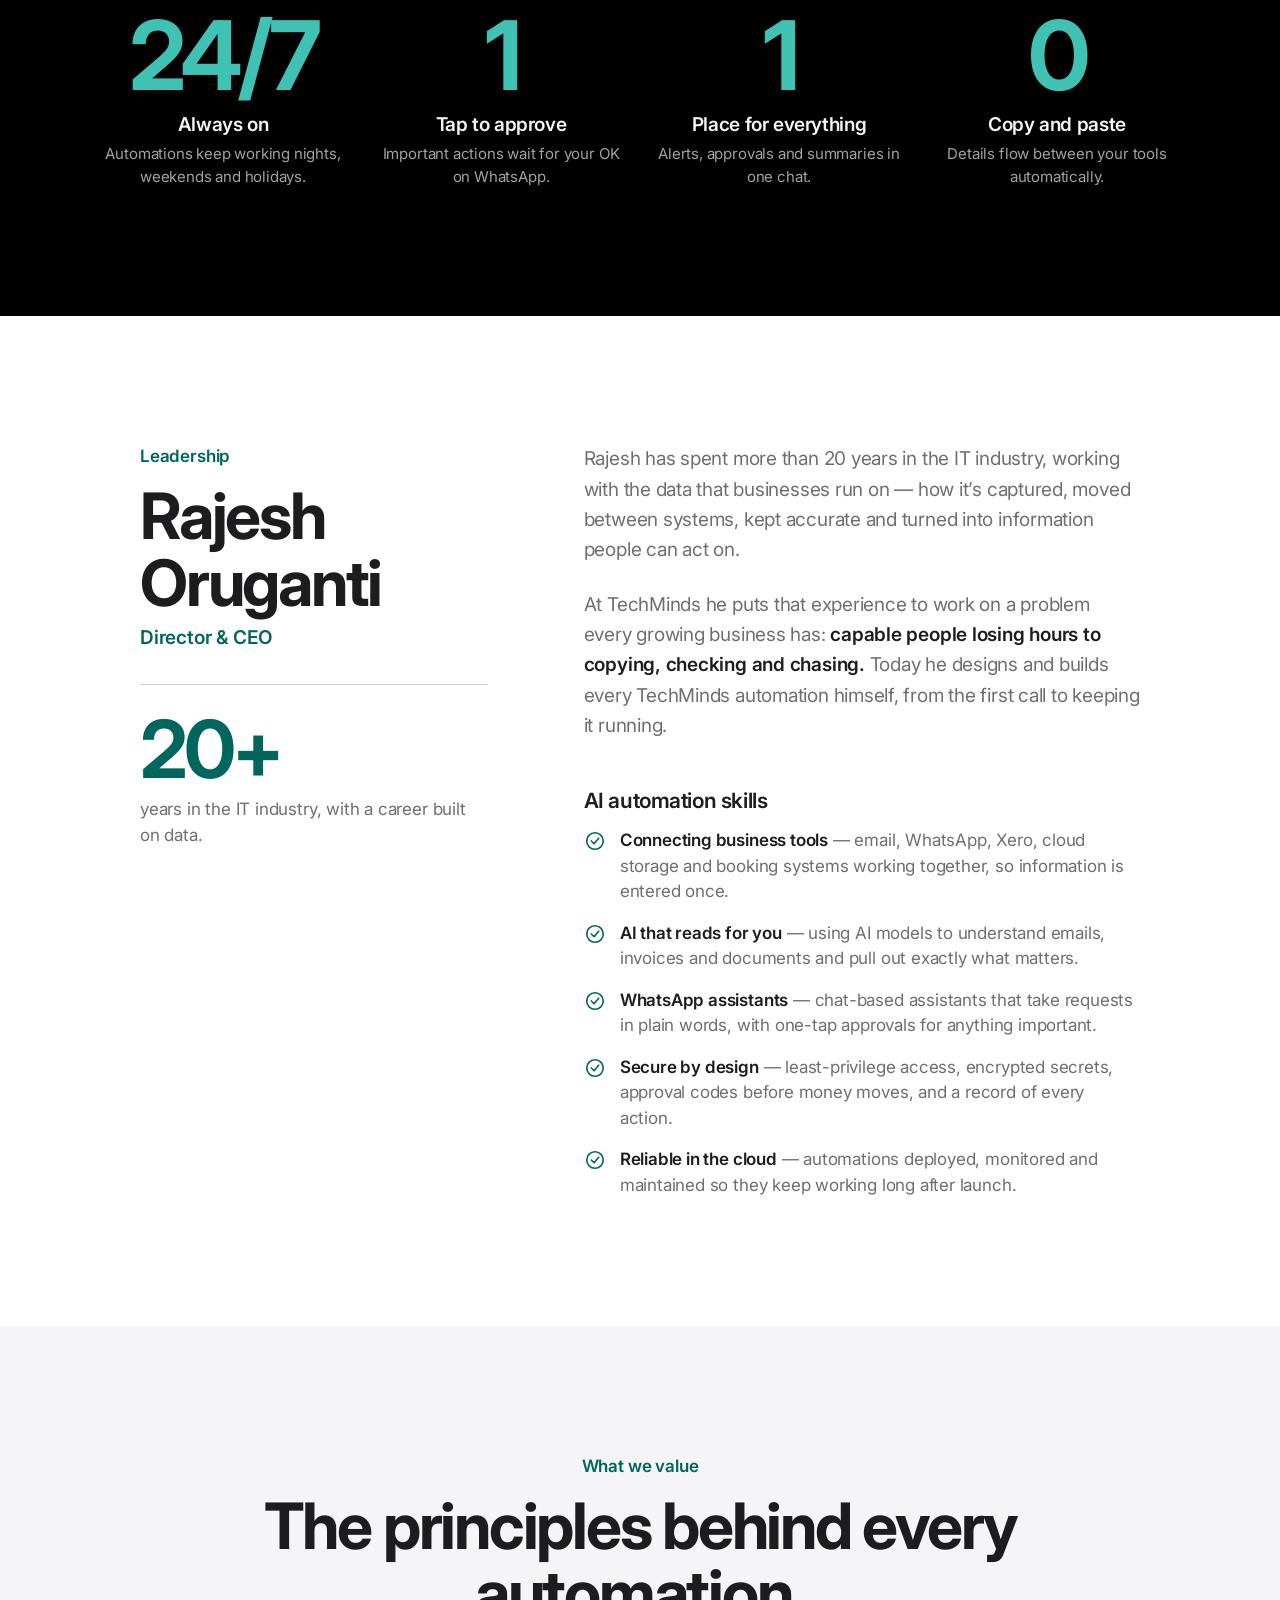
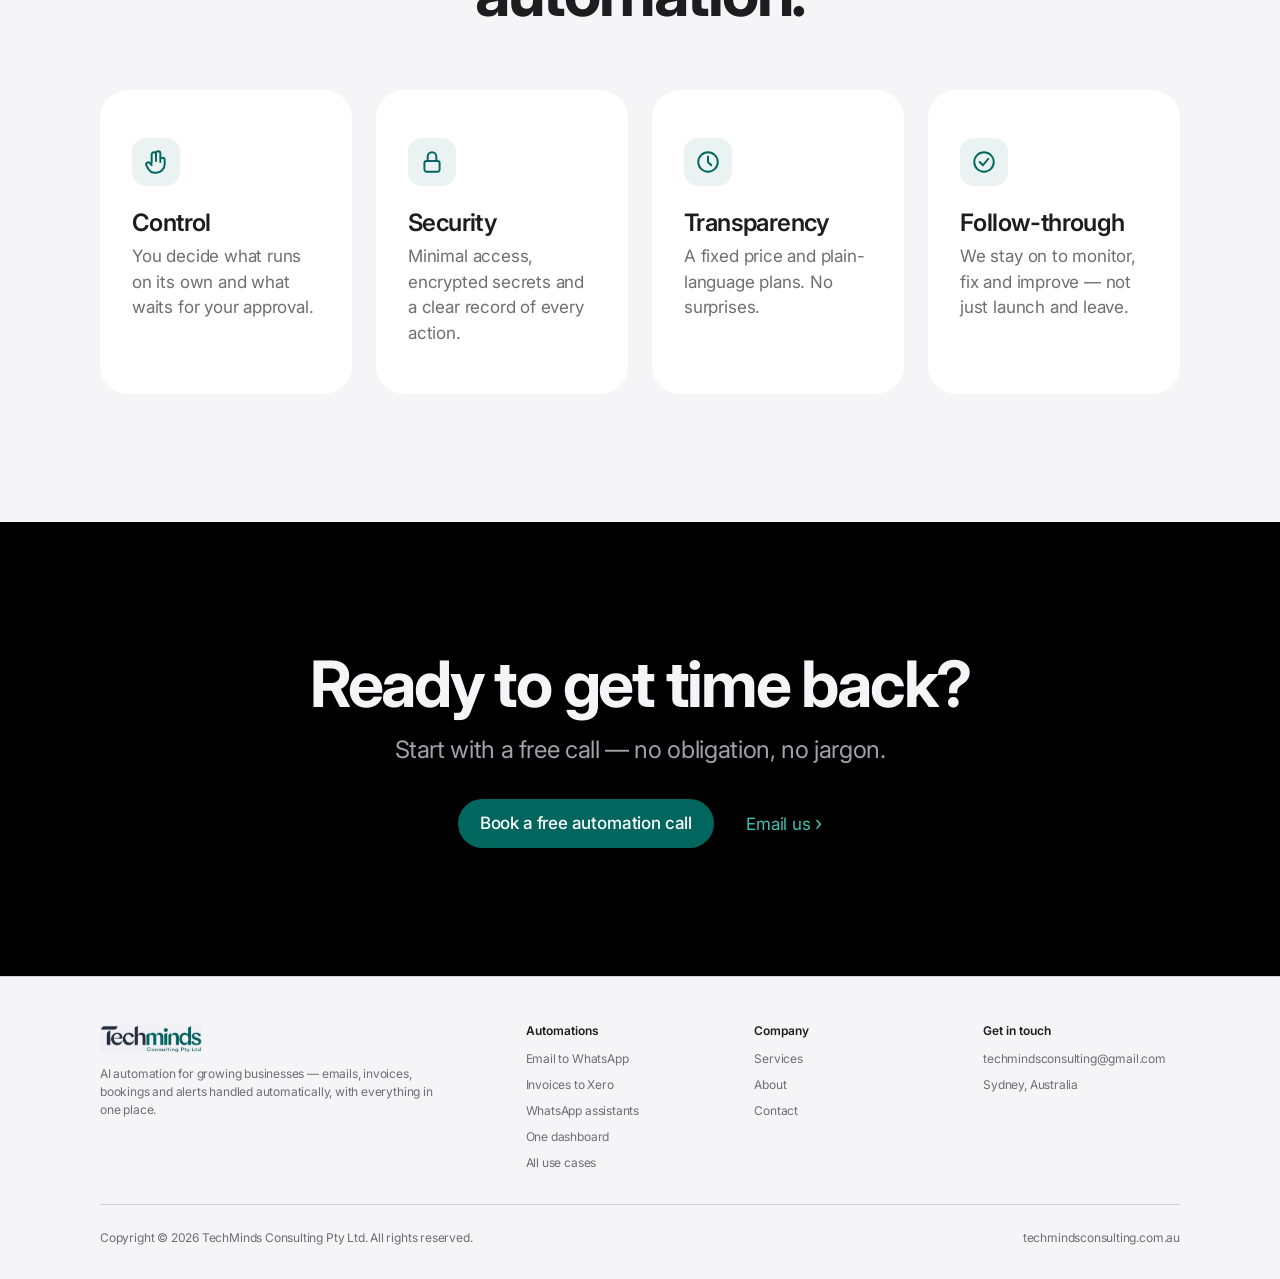
==== commit e17e2cd4: "Replace the leadership photo with a written profile Removes the photo from the site and adds Rajesh'" ====
--- a/site/about.html
+++ b/site/about.html
@@ -14,9 +14,9 @@
   <link rel="preconnect" href="https://fonts.googleapis.com" />
   <link rel="preconnect" href="https://fonts.gstatic.com" crossorigin />
   <link href="https://fonts.googleapis.com/css2?family=Inter:wght@400;500;600;700&display=swap" rel="stylesheet" />
-  <link rel="stylesheet" href="css/style.css" />
+  <link rel="stylesheet" href="css/style.css?v=20261018" />
   <script>document.documentElement.classList.add("js")</script>
-  <script src="js/main.js" defer></script>
+  <script src="js/main.js?v=20261018" defer></script>
 </head>
 <body>
   <a class="skip-link" href="#main">Skip to content</a>
@@ -83,13 +83,27 @@
 
     <section class="section" aria-labelledby="leader">
       <div class="container">
-        <div class="leader reveal">
-          <img src="assets/ceo-photo.jpg" alt="Rajesh Oruganti, Director and CEO of TechMinds Consulting" width="800" height="709" loading="lazy" />
-          <div>
+        <div class="profile">
+          <div class="reveal">
             <span class="eyebrow">Leadership</span>
             <h2 class="headline" id="leader">Rajesh Oruganti</h2>
             <p class="role">Director &amp; CEO</p>
-            <p class="lede">An engineer who designs and builds every automation hands-on — from the first call to keeping it running.</p>
+            <div class="highlight">
+              <div class="num">20+</div>
+              <p>years in the IT industry, with a career built on data.</p>
+            </div>
+          </div>
+          <div class="prose reveal reveal-delay-1">
+            <p>Rajesh has spent more than 20 years in the IT industry, working with the data that businesses run on — how it’s captured, moved between systems, kept accurate and turned into information people can act on.</p>
+            <p>At TechMinds he puts that experience to work on a problem every growing business has: <strong>capable people losing hours to copying, checking and chasing.</strong> Today he designs and builds every TechMinds automation himself, from the first call to keeping it running.</p>
+            <h3>AI automation skills</h3>
+            <ul class="skills">
+              <li><svg viewBox="0 0 24 24" fill="none" stroke="currentColor" stroke-width="1.8" stroke-linecap="round" stroke-linejoin="round" aria-hidden="true"><circle cx="12" cy="12" r="9"/><path d="M8 12l3 3 5-6"/></svg><span><strong>Connecting business tools</strong> — email, WhatsApp, Xero, cloud storage and booking systems working together, so information is entered once.</span></li>
+              <li><svg viewBox="0 0 24 24" fill="none" stroke="currentColor" stroke-width="1.8" stroke-linecap="round" stroke-linejoin="round" aria-hidden="true"><circle cx="12" cy="12" r="9"/><path d="M8 12l3 3 5-6"/></svg><span><strong>AI that reads for you</strong> — using AI models to understand emails, invoices and documents and pull out exactly what matters.</span></li>
+              <li><svg viewBox="0 0 24 24" fill="none" stroke="currentColor" stroke-width="1.8" stroke-linecap="round" stroke-linejoin="round" aria-hidden="true"><circle cx="12" cy="12" r="9"/><path d="M8 12l3 3 5-6"/></svg><span><strong>WhatsApp assistants</strong> — chat-based assistants that take requests in plain words, with one-tap approvals for anything important.</span></li>
+              <li><svg viewBox="0 0 24 24" fill="none" stroke="currentColor" stroke-width="1.8" stroke-linecap="round" stroke-linejoin="round" aria-hidden="true"><circle cx="12" cy="12" r="9"/><path d="M8 12l3 3 5-6"/></svg><span><strong>Secure by design</strong> — least-privilege access, encrypted secrets, approval codes before money moves, and a record of every action.</span></li>
+              <li><svg viewBox="0 0 24 24" fill="none" stroke="currentColor" stroke-width="1.8" stroke-linecap="round" stroke-linejoin="round" aria-hidden="true"><circle cx="12" cy="12" r="9"/><path d="M8 12l3 3 5-6"/></svg><span><strong>Reliable in the cloud</strong> — automations deployed, monitored and maintained so they keep working long after launch.</span></li>
+            </ul>
           </div>
         </div>
       </div>
--- a/site/css/style.css
+++ b/site/css/style.css
@@ -442,3 +442,21 @@
   .dash { padding: var(--s-5); }
   .kpis, .ledger { grid-template-columns: 1fr; }
 }
+
+/* Spam trap: off-screen for people (and screen readers); bots fill it in */
+.hp { position: absolute; left: -10000px; width: 1px; height: 1px; overflow: hidden; }
+.form-status.error { background: rgba(215, 0, 21, 0.08); color: #b00012; }
+.btn[disabled] { opacity: 0.6; cursor: progress; }
+
+/* Leadership profile (text only) */
+.profile { display: grid; grid-template-columns: 1fr 1.6fr; gap: var(--s-9); align-items: start; max-width: 1000px; margin-inline: auto; }
+@media (max-width: 860px) { .profile { grid-template-columns: 1fr; gap: var(--s-6); } }
+.profile .role { color: var(--brand); font-weight: 600; margin: var(--s-2) 0 var(--s-6); font-size: 19px; }
+.profile .highlight { border-top: 1px solid var(--border); padding-top: var(--s-5); }
+.profile .highlight .num { font-size: clamp(56px, 7vw, 80px); font-weight: 700; letter-spacing: -0.05em; line-height: 1; color: var(--brand); }
+.profile .highlight p { color: var(--text-2); margin-top: var(--s-2); }
+.profile .prose h3 { font-size: 21px; letter-spacing: -0.02em; margin: var(--s-7) 0 var(--s-4); color: var(--text); }
+.skills { list-style: none; margin: 0; padding: 0; display: grid; gap: var(--s-4); }
+.skills li { display: grid; grid-template-columns: 24px 1fr; gap: var(--s-3); align-items: start; font-size: 17px; color: var(--text-2); line-height: 1.5; }
+.skills li strong { color: var(--text); font-weight: 600; }
+.skills svg { width: 22px; height: 22px; color: var(--brand); margin-top: 2px; }
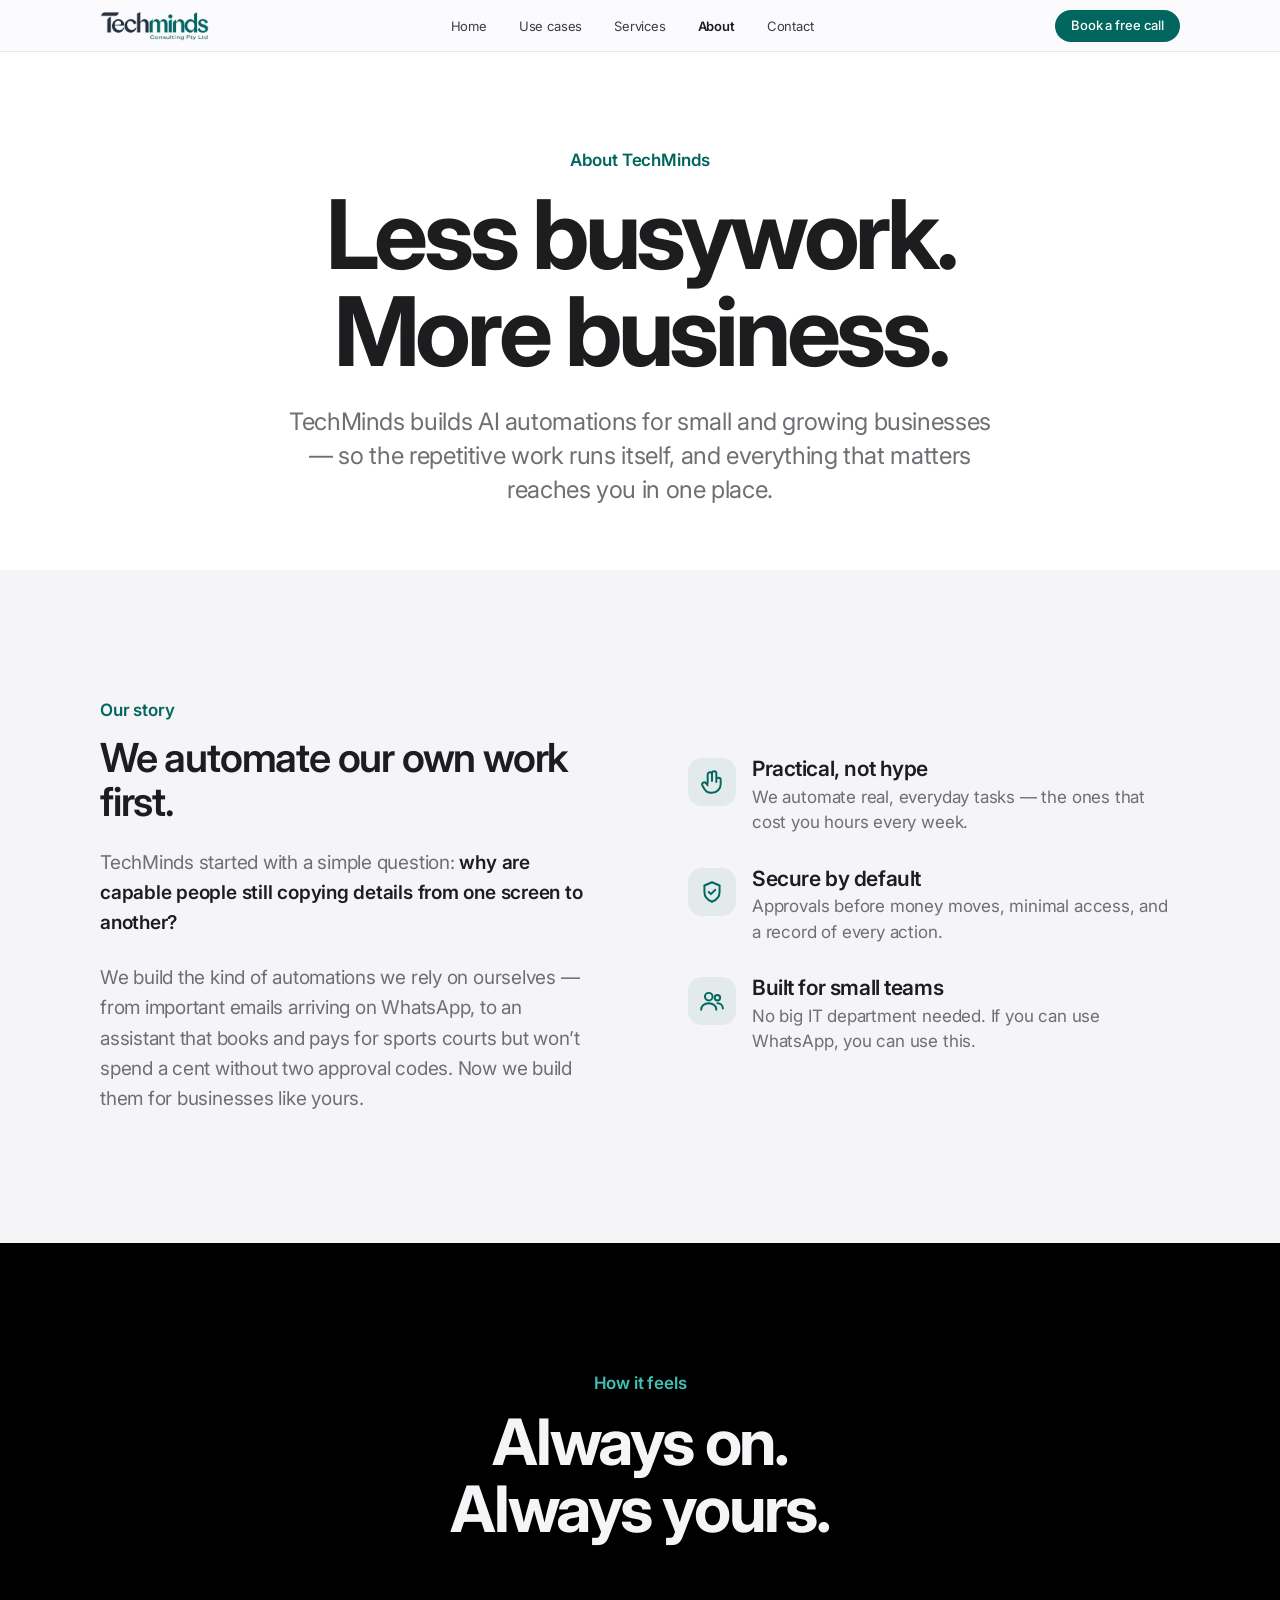
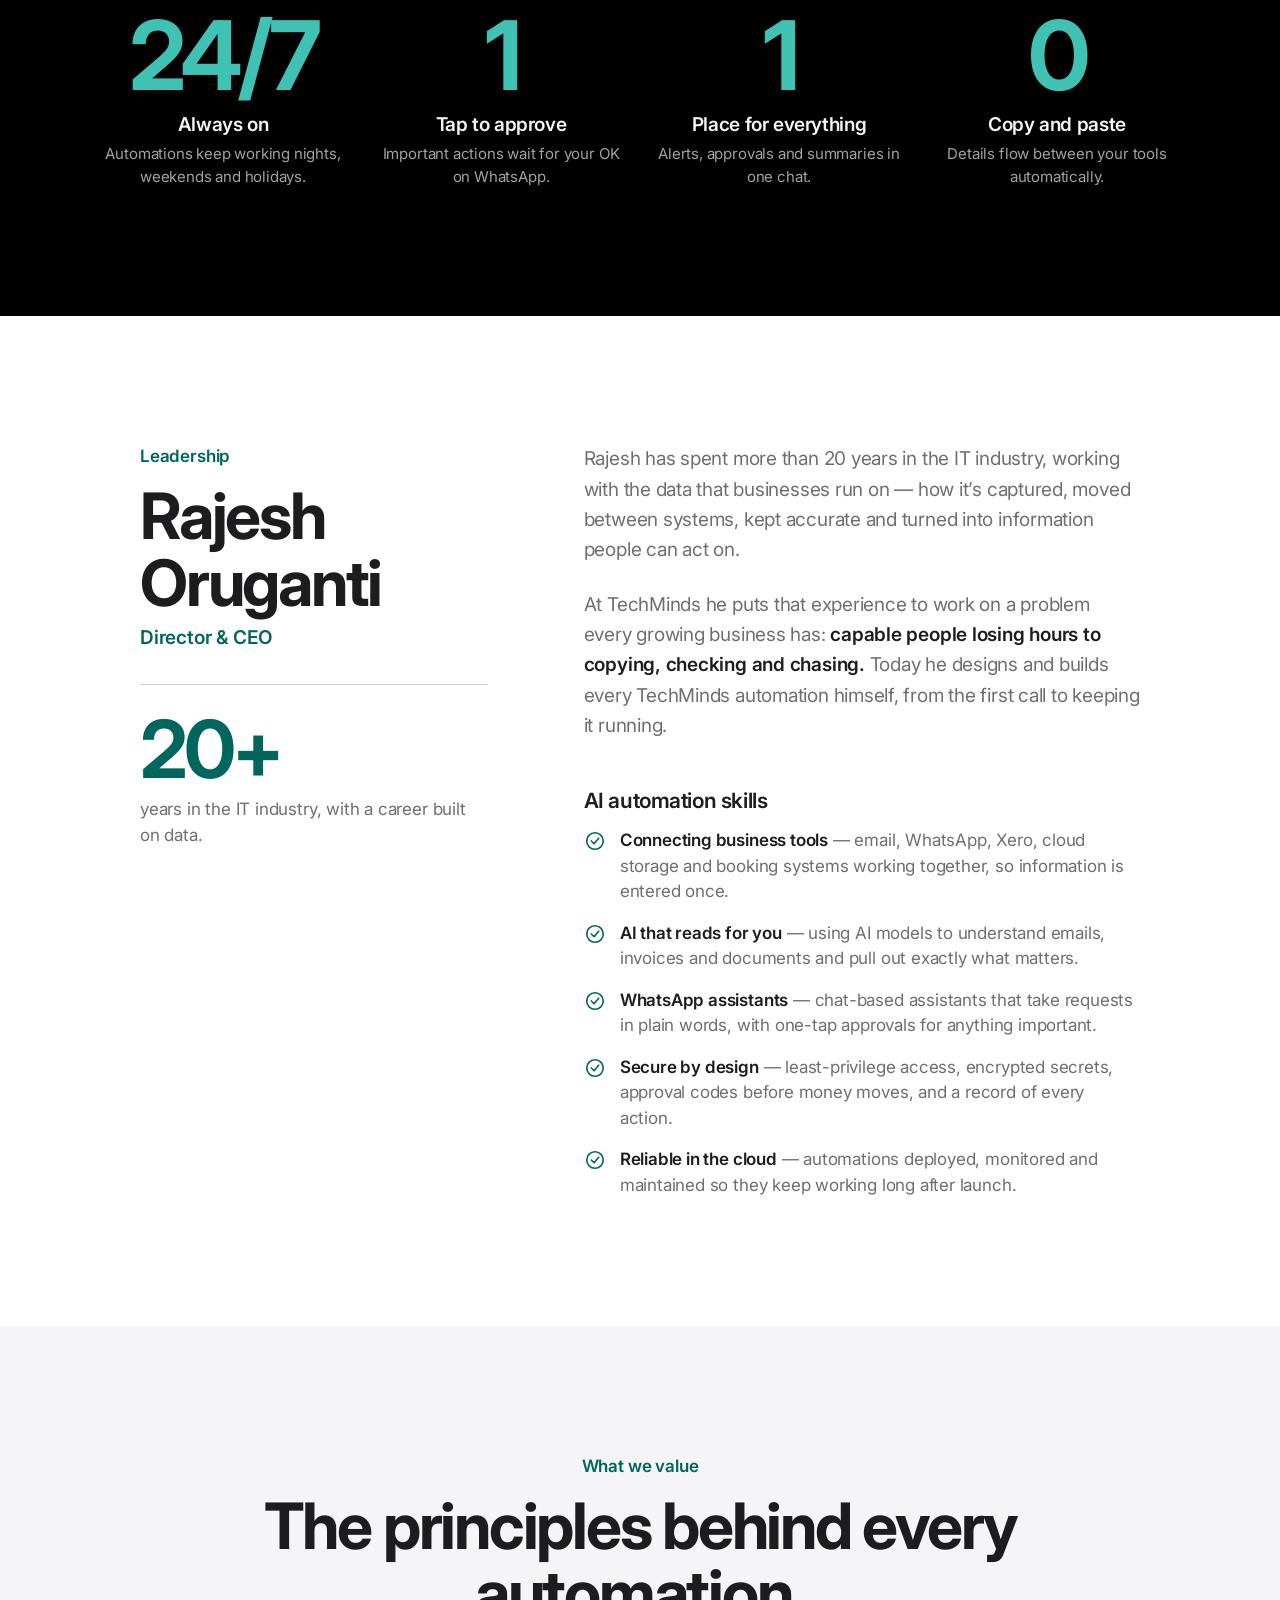
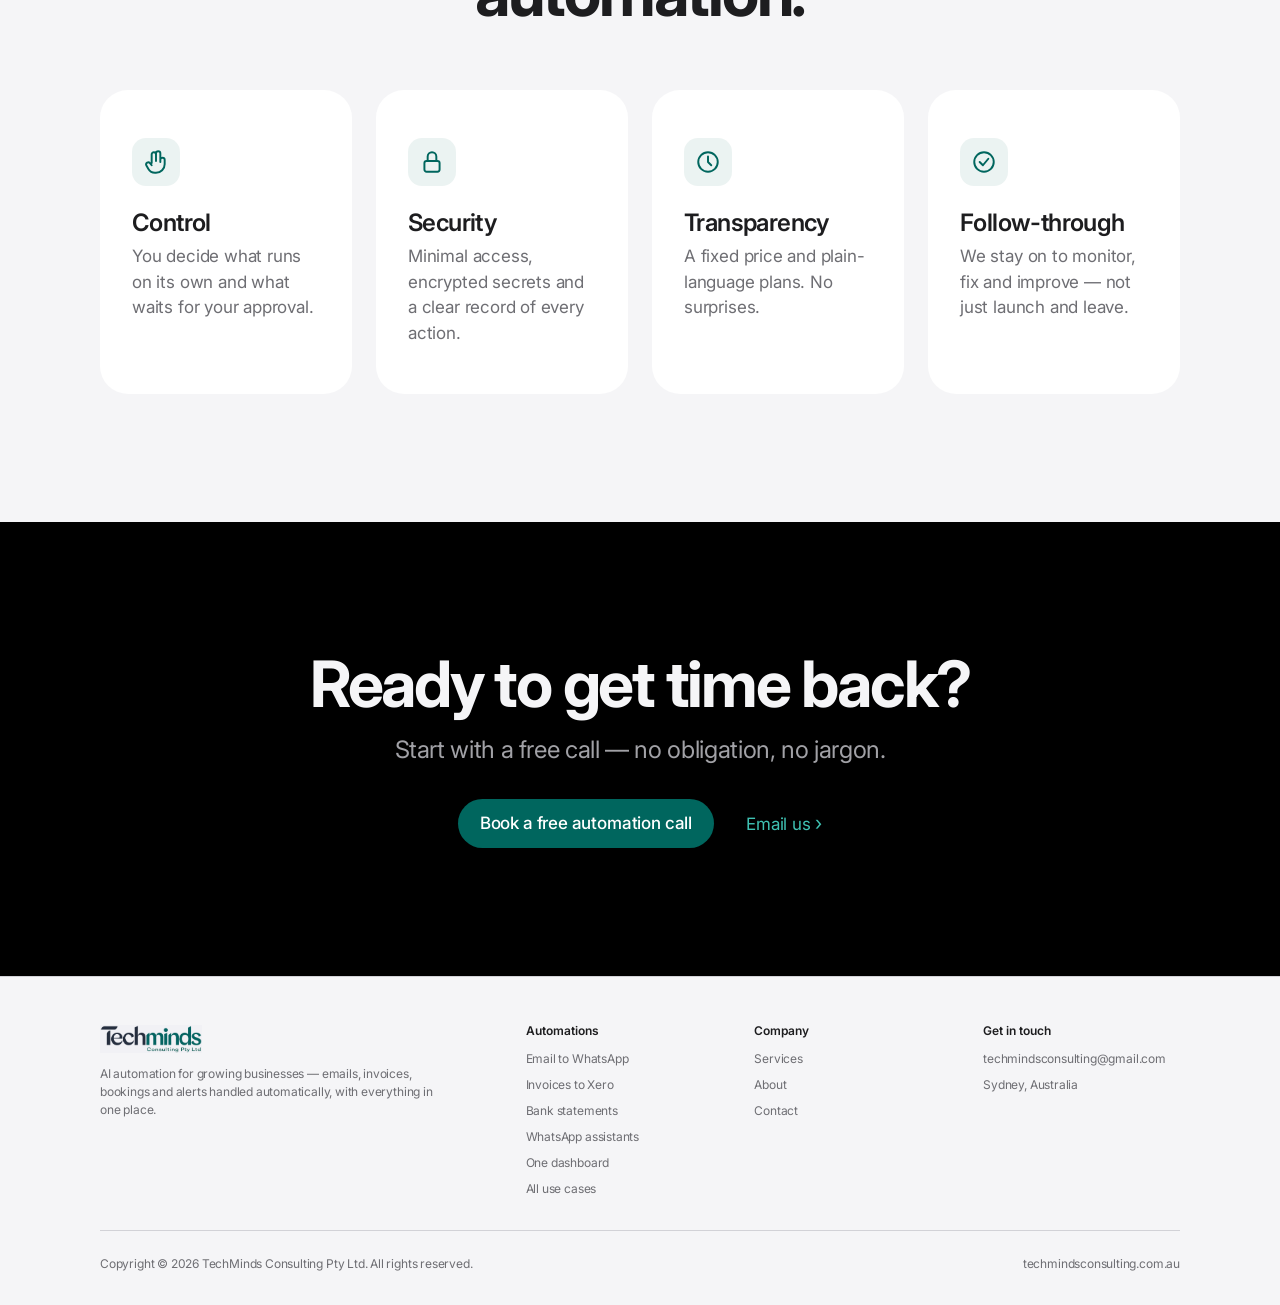
==== commit c17f138e: "Add the "bank statements, categorised" use case - Use cases: new use case 03 with flow, an example s" ====
--- a/site/about.html
+++ b/site/about.html
@@ -14,9 +14,9 @@
   <link rel="preconnect" href="https://fonts.googleapis.com" />
   <link rel="preconnect" href="https://fonts.gstatic.com" crossorigin />
   <link href="https://fonts.googleapis.com/css2?family=Inter:wght@400;500;600;700&display=swap" rel="stylesheet" />
-  <link rel="stylesheet" href="css/style.css?v=20261018" />
+  <link rel="stylesheet" href="css/style.css?v=20261019" />
   <script>document.documentElement.classList.add("js")</script>
-  <script src="js/main.js?v=20261018" defer></script>
+  <script src="js/main.js?v=20261019" defer></script>
 </head>
 <body>
   <a class="skip-link" href="#main">Skip to content</a>
@@ -148,6 +148,7 @@
           <ul>
             <li><a href="use-cases.html#email-to-whatsapp">Email to WhatsApp</a></li>
             <li><a href="use-cases.html#invoice-to-xero">Invoices to Xero</a></li>
+            <li><a href="use-cases.html#bank-statements">Bank statements</a></li>
             <li><a href="use-cases.html#whatsapp-assistant">WhatsApp assistants</a></li>
             <li><a href="use-cases.html#one-dashboard">One dashboard</a></li>
             <li><a href="use-cases.html">All use cases</a></li>
--- a/site/css/style.css
+++ b/site/css/style.css
@@ -460,3 +460,29 @@
 .skills li { display: grid; grid-template-columns: 24px 1fr; gap: var(--s-3); align-items: start; font-size: 17px; color: var(--text-2); line-height: 1.5; }
 .skills li strong { color: var(--text); font-weight: 600; }
 .skills svg { width: 22px; height: 22px; color: var(--brand); margin-top: 2px; }
+
+/* Mini spreadsheet mock (bank statement use case) */
+.sheet { margin-top: var(--s-6); border-radius: var(--radius); overflow: hidden; background: var(--bg); box-shadow: 0 0 0 1px var(--border); }
+.sheet-scroll { overflow-x: auto; }
+.sheet table { width: 100%; border-collapse: collapse; font-size: 14px; min-width: 640px; }
+.sheet th { text-align: left; font-size: 12px; font-weight: 600; text-transform: uppercase; letter-spacing: .05em; color: #fff; background: var(--brand); padding: 10px 14px; }
+.sheet td { padding: 10px 14px; border-top: 1px solid var(--bg-alt); color: var(--text); }
+.sheet td.num { text-align: right; font-variant-numeric: tabular-nums; }
+.sheet td.raw { color: var(--text-3); font-family: var(--font-mono); font-size: 12px; }
+.sheet tr.check td { background: #fff4d6; }
+.sheet .how { font-size: 12px; color: var(--text-2); }
+.sheet .warn { font-size: 12px; color: #b00012; font-weight: 600; }
+.sheet-note { font-size: 12px; color: var(--text-3); padding: 10px 14px; border-top: 1px solid var(--bg-alt); }
+@media (max-width: 640px) {
+  /* Phones: each statement line becomes a small stacked card instead of a wide table */
+  .sheet table { min-width: 0; }
+  .sheet thead { display: none; }
+  .sheet tbody { display: block; }
+  .sheet tr { display: grid; grid-template-columns: 1fr auto; gap: 4px var(--s-3); padding: 12px 14px; border-top: 1px solid var(--bg-alt); }
+  .sheet tr.check { background: #fff4d6; }
+  .sheet td { display: block; padding: 0; border: 0; background: none !important; }
+  .sheet td:first-child { font-weight: 600; }
+  .sheet td.num { grid-column: 2; grid-row: 1; }
+  .sheet td.raw { grid-column: 1 / -1; overflow-wrap: anywhere; }
+  .sheet td:last-child { grid-column: 1 / -1; }
+}
